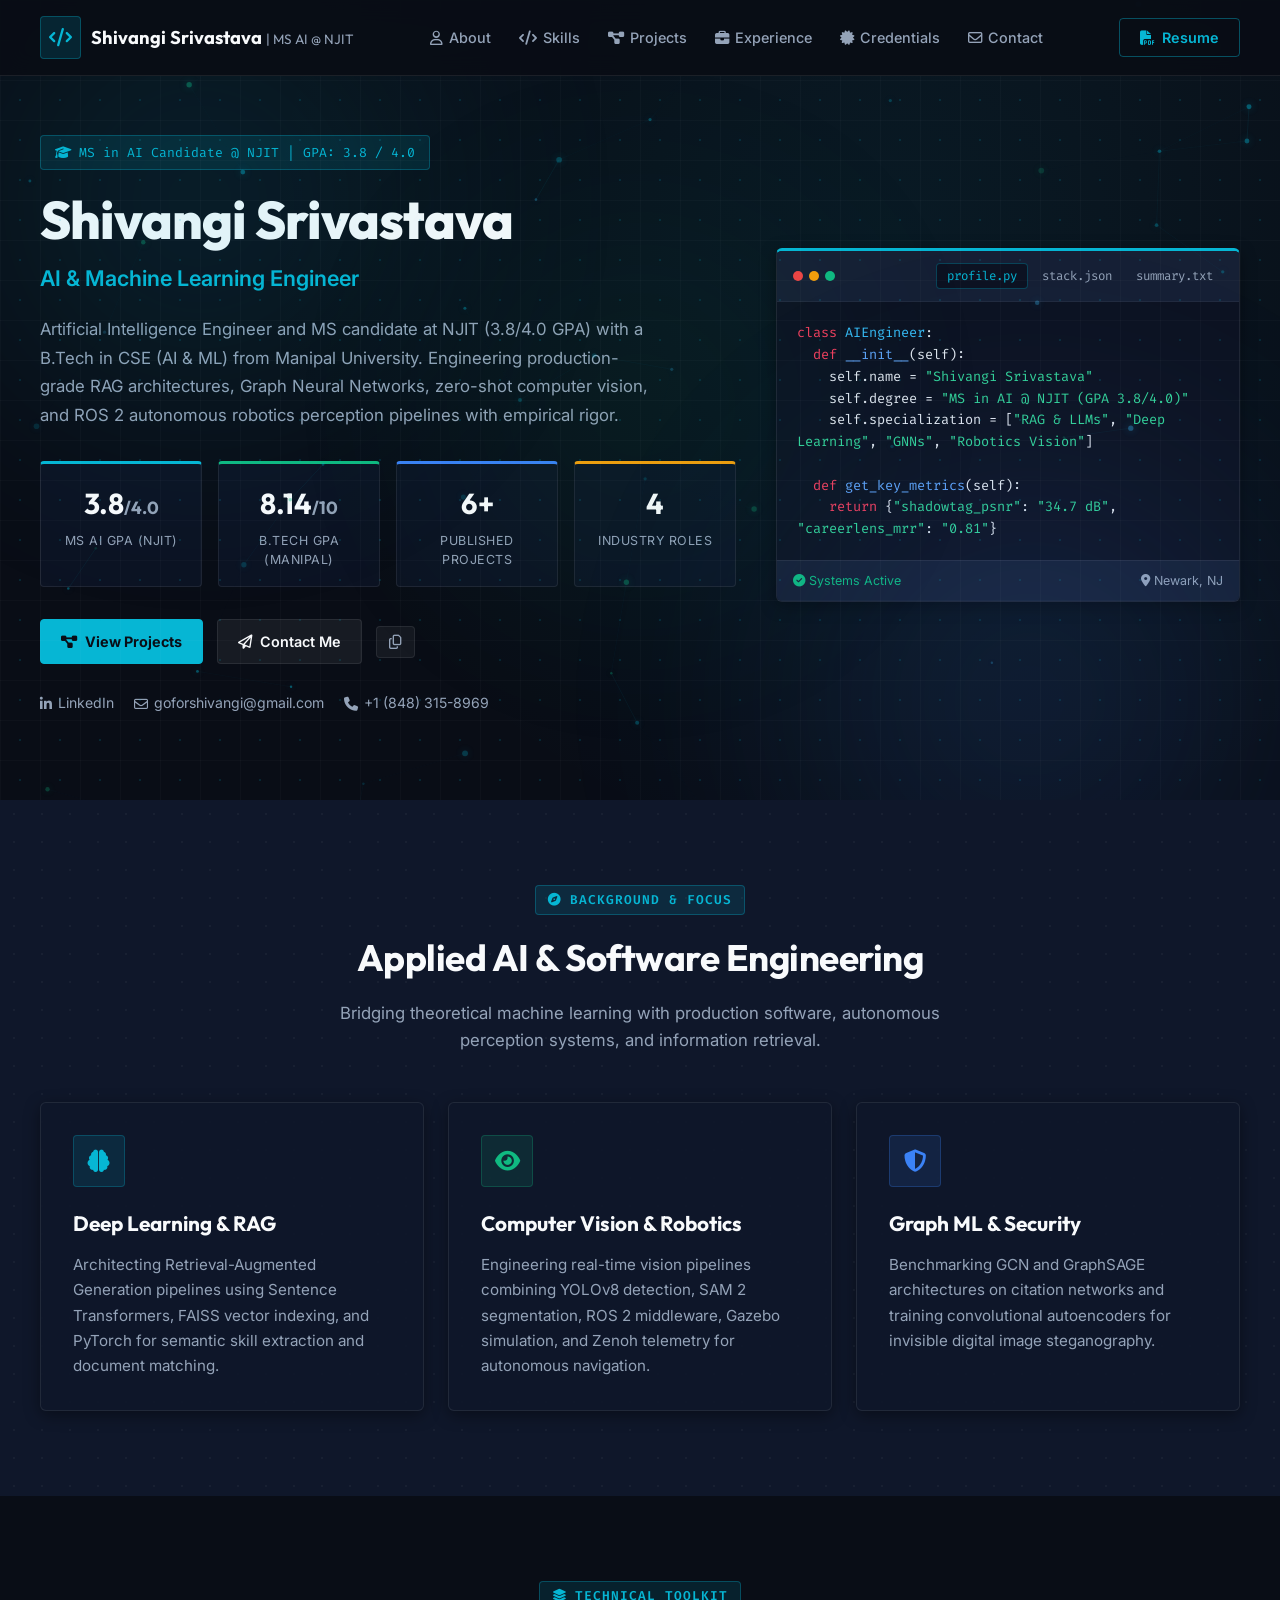
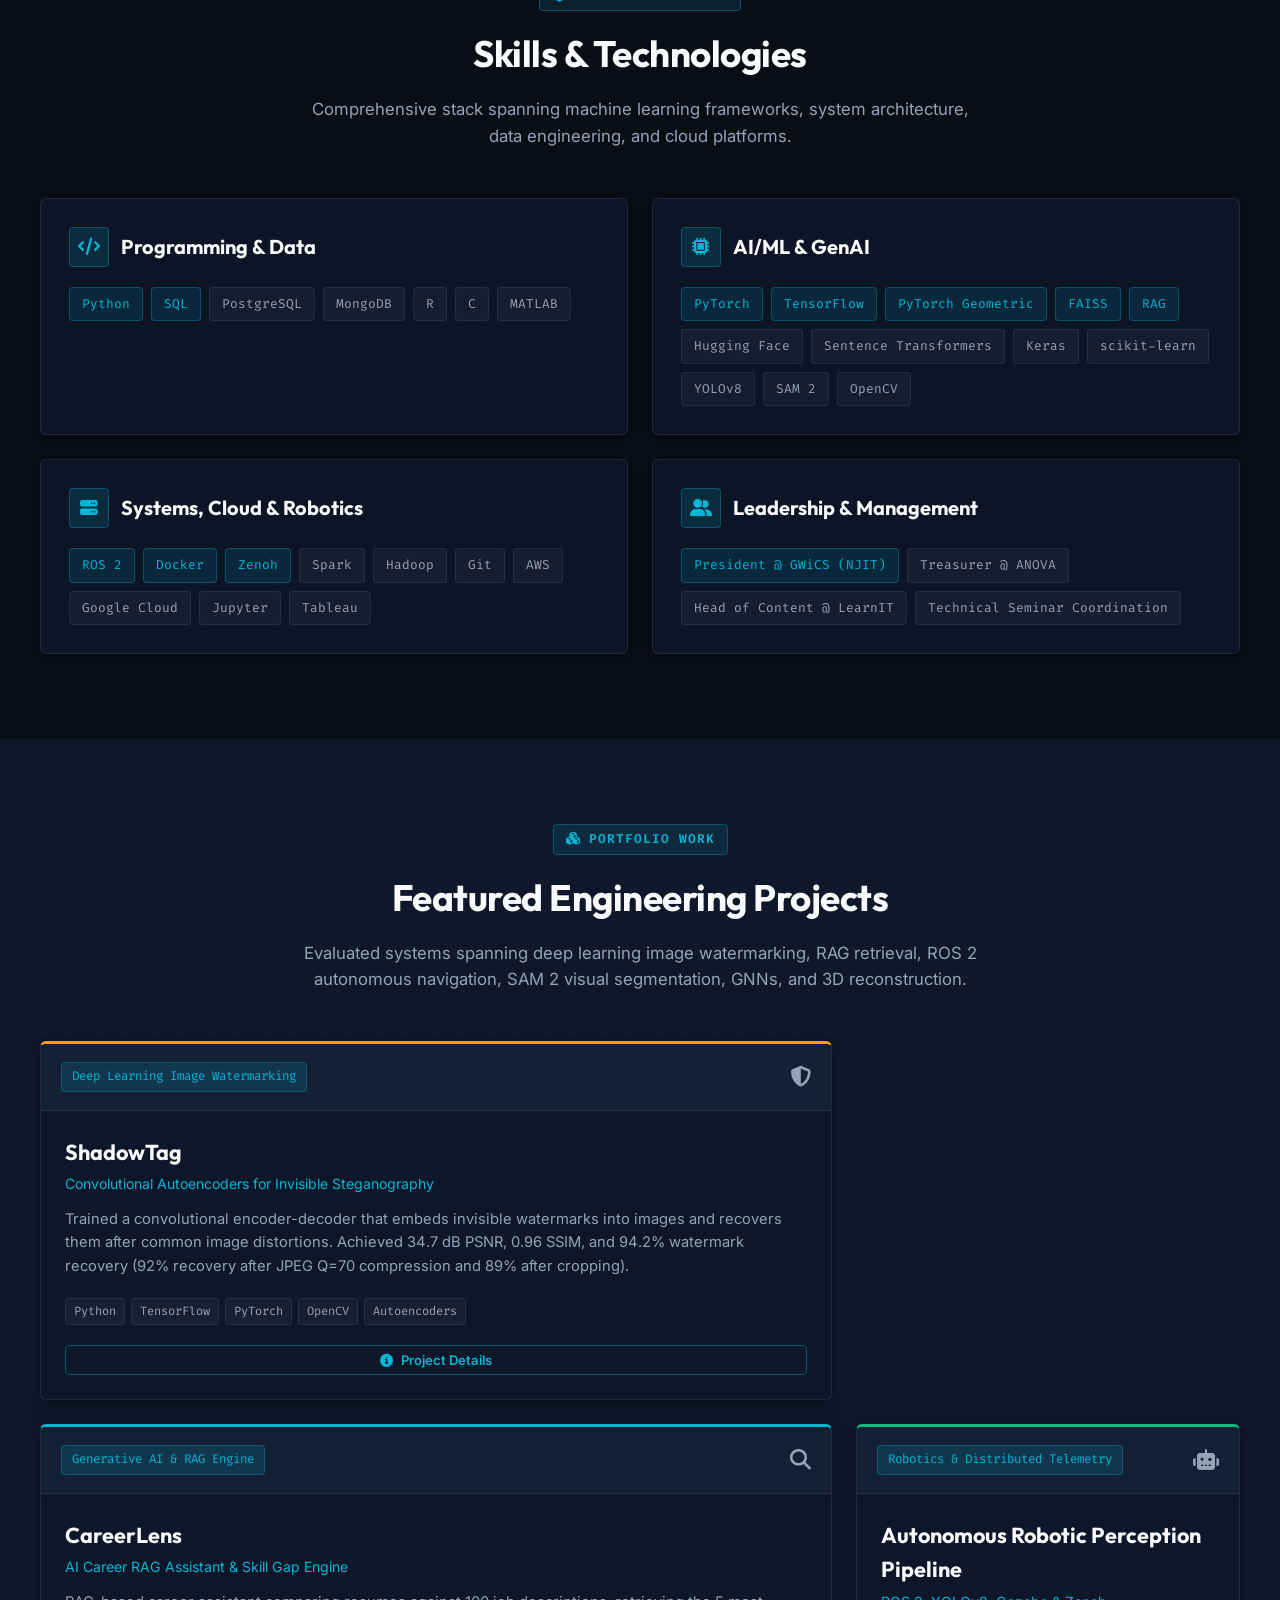
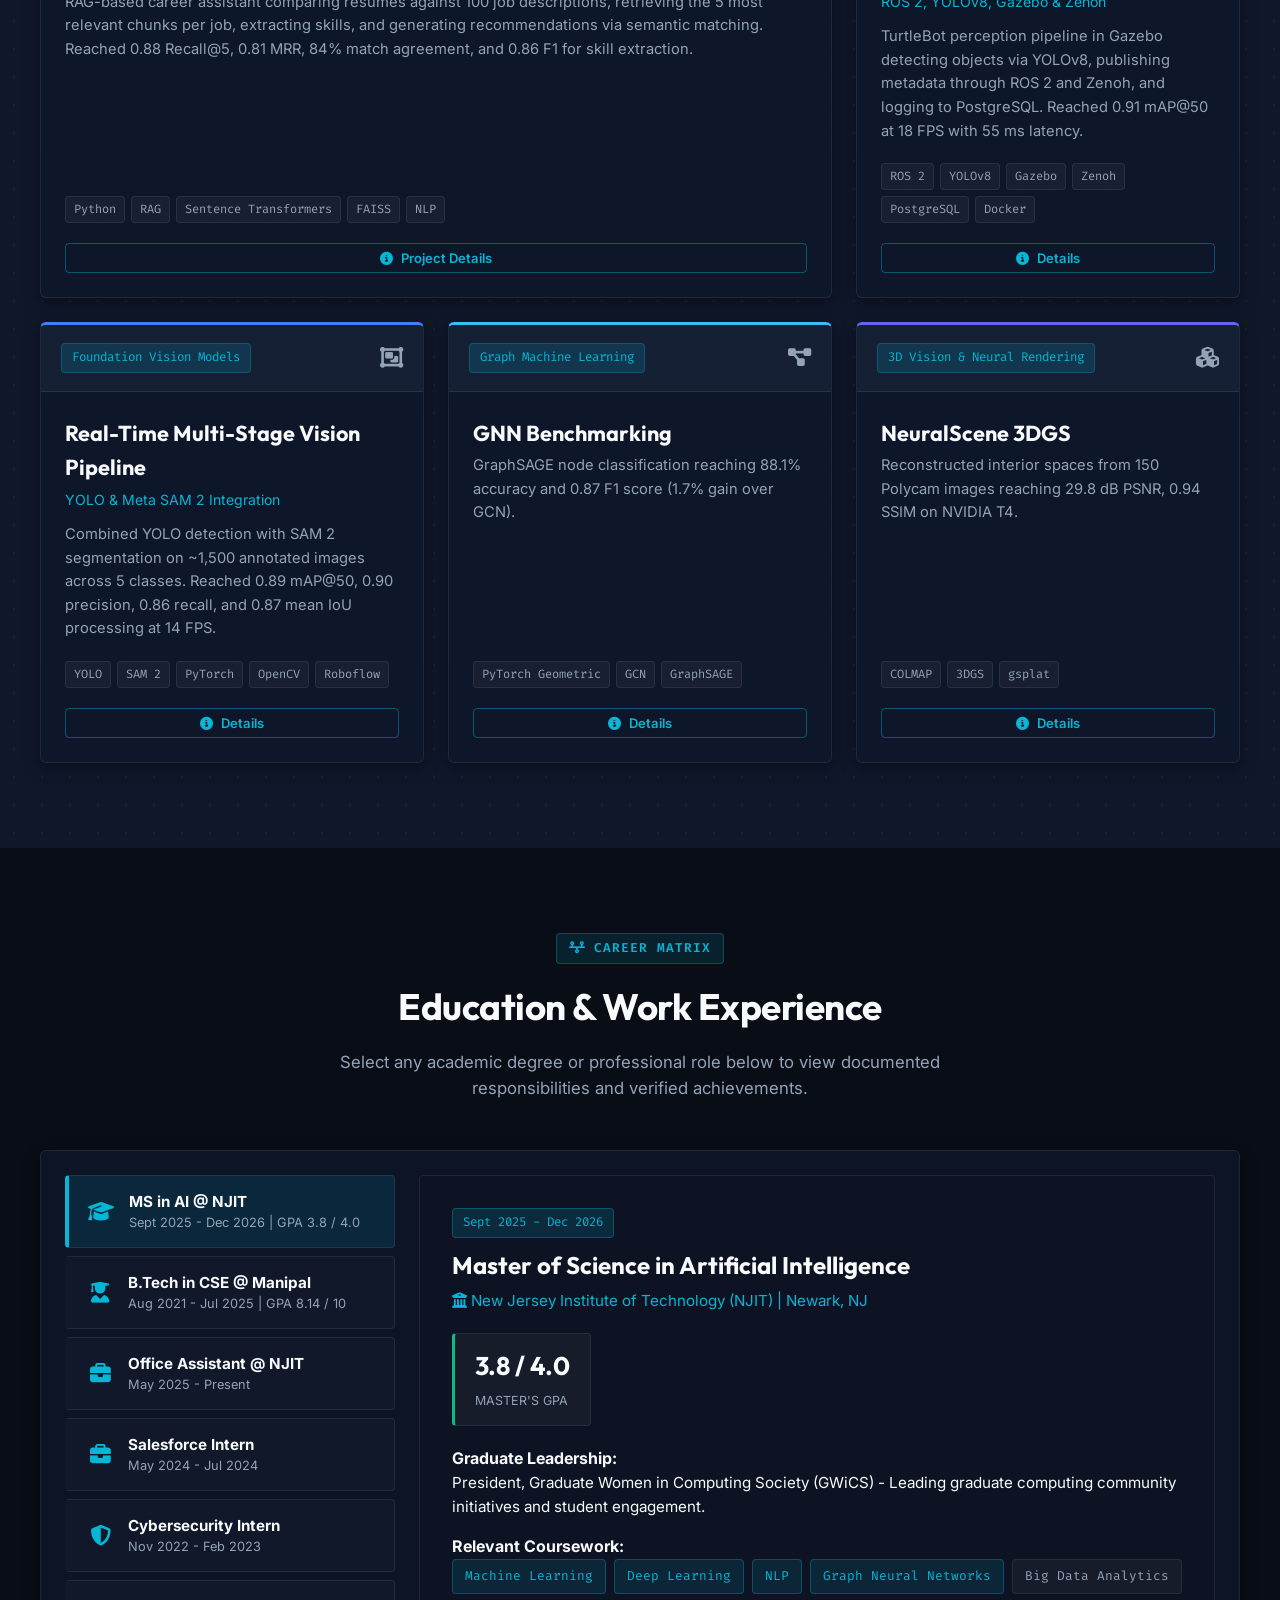
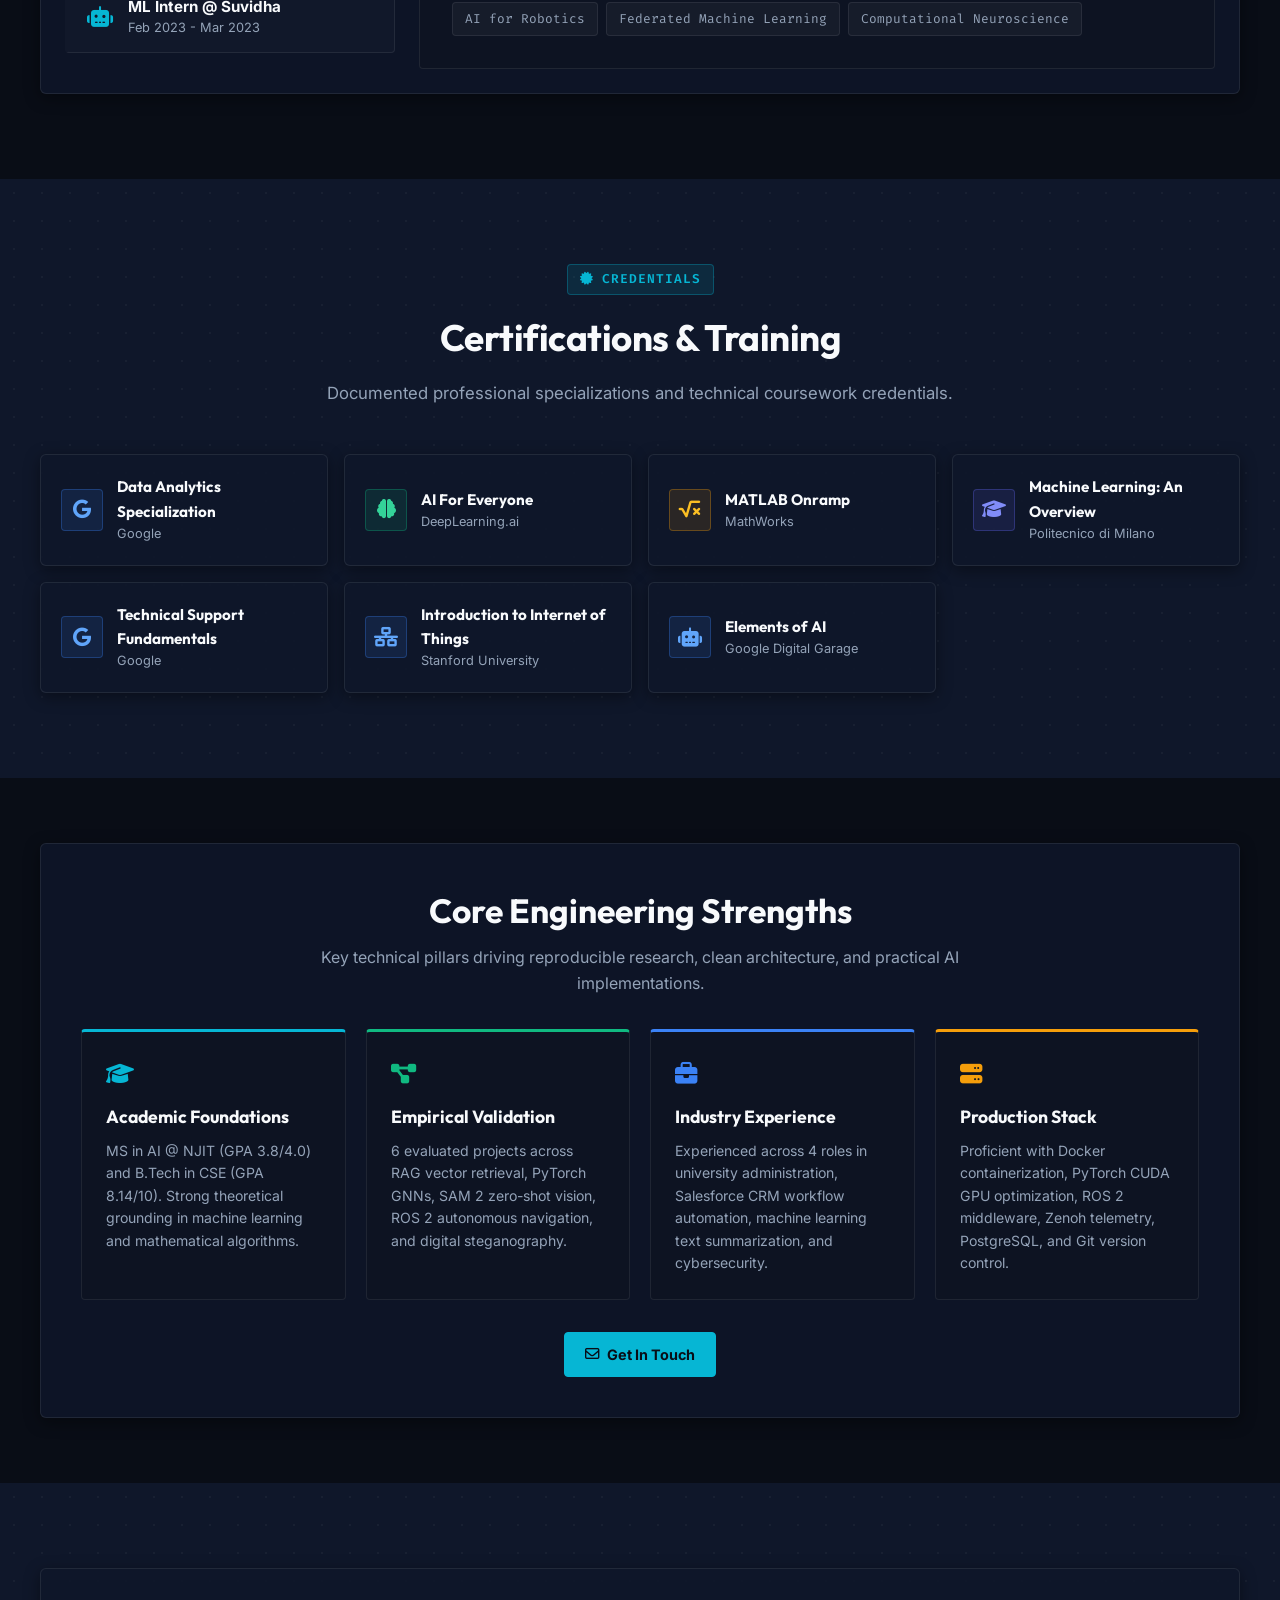
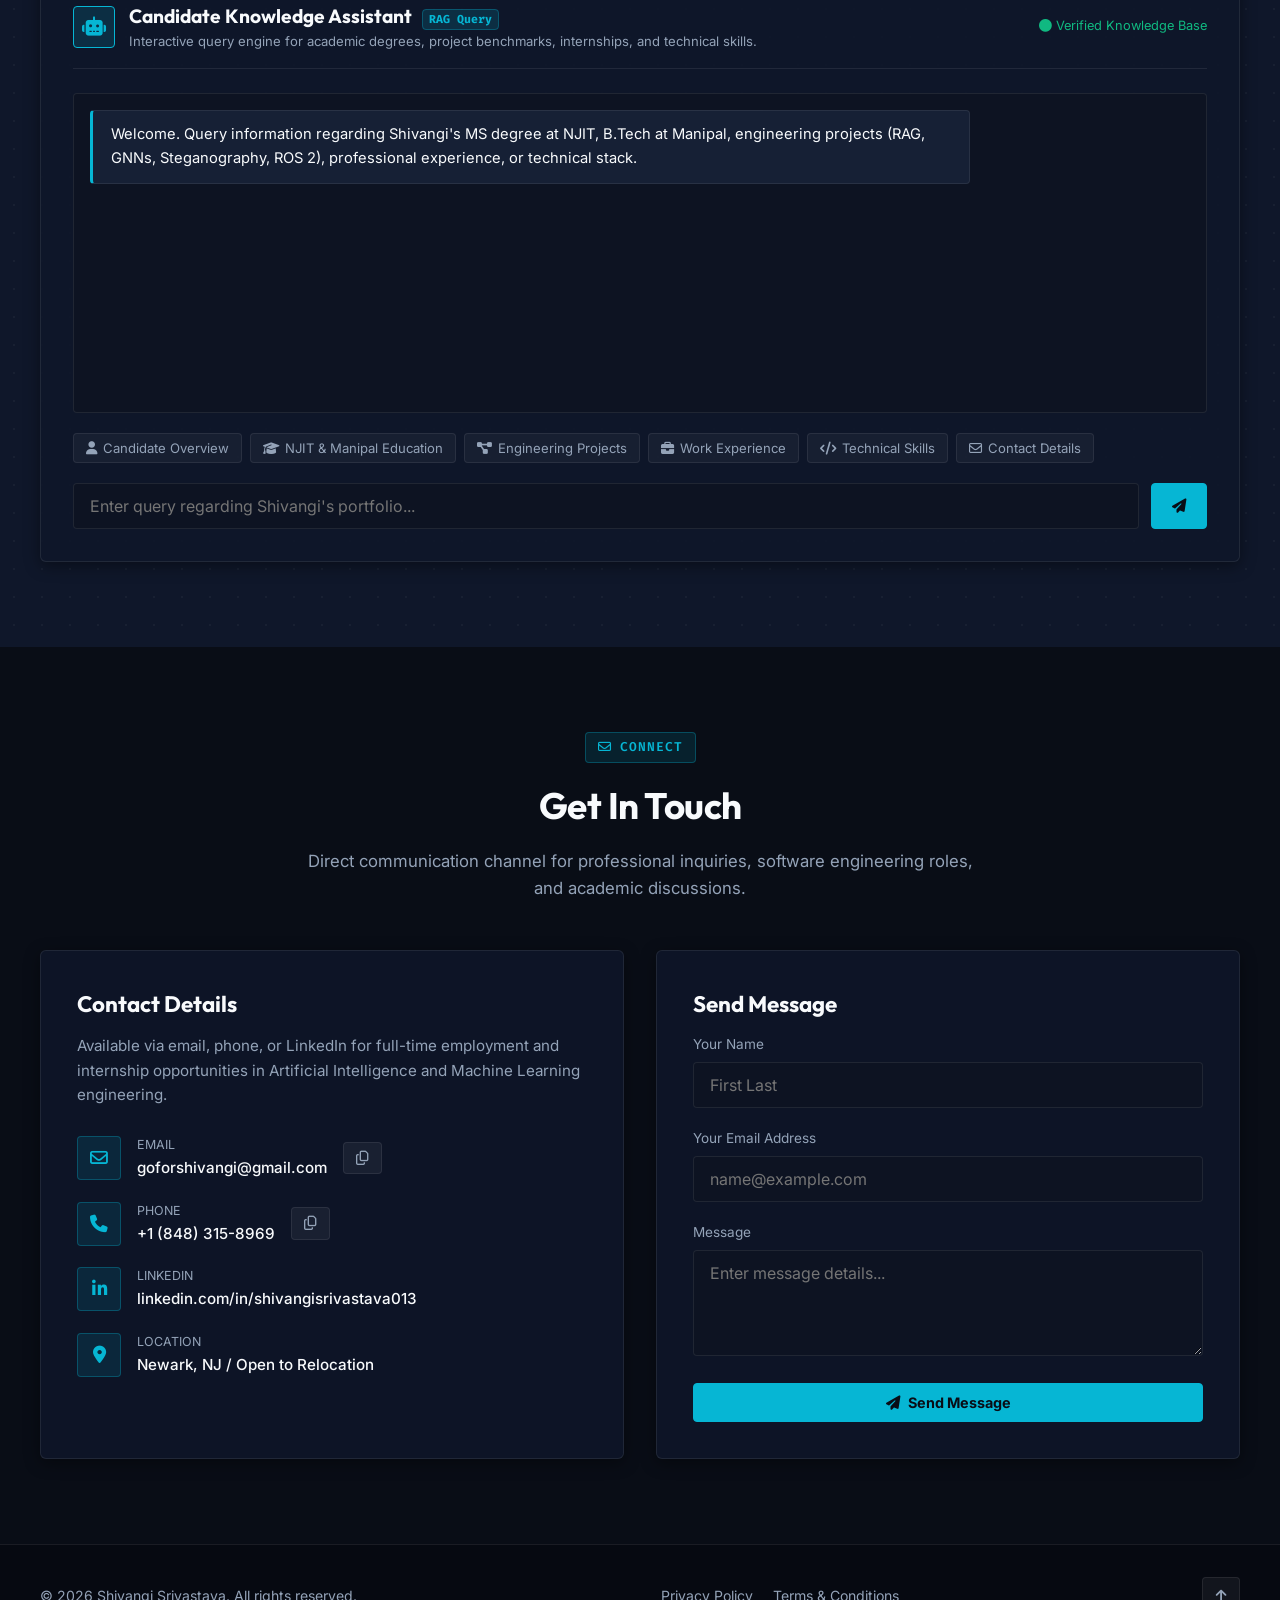
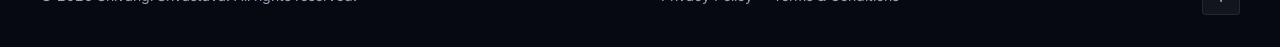
==== index.html @ 98785ed4 "Update Published Projects stat to 6+ and add interactive Graph Neural Network canvas background" ====
<!DOCTYPE html>
<html lang="en">
<head>
  <meta charset="UTF-8" />
  <meta name="viewport" content="width=device-width, initial-scale=1.0" />
  <meta name="description" content="Shivangi Srivastava - AI & Machine Learning Engineer | MS in Artificial Intelligence at NJIT. Specializing in RAG, Deep Learning, Graph Neural Networks, and Autonomous Vision Pipelines." />
  <title>Shivangi Srivastava - MS in AI @ NJIT | Portfolio</title>
  <link rel="canonical" href="https://shivangisrivastava013.github.io/shivangi-portfolio/" />
  <link rel="icon" type="image/svg+xml" href="favicon.svg" />
  <!-- Google Fonts -->
  <link rel="preconnect" href="https://fonts.googleapis.com">
  <link rel="preconnect" href="https://fonts.gstatic.com" crossorigin>
  <link href="https://fonts.googleapis.com/css2?family=Inter:wght@300;400;500;600;700&family=Outfit:wght@400;500;600;700;800&family=Fira+Code:wght@400;500&display=swap" rel="stylesheet">
  <!-- FontAwesome Icons -->
  <link rel="stylesheet" href="https://cdnjs.cloudflare.com/ajax/libs/font-awesome/6.4.0/css/all.min.css" />
  <link rel="stylesheet" href="style.css?v=7.0" />
</head>
<body>

  <!-- Interactive Laser Pointer Light -->
  <div id="laserPointer"></div>
  <div id="laserCore"></div>

  <!-- Dynamic Neural Network Background Canvas & Tech Grid -->
  <canvas id="bgCanvas"></canvas>
  <div class="bg-glow-blob blob-1"></div>
  <div class="bg-glow-blob blob-2"></div>
  <div class="bg-glow-blob blob-3"></div>
  <div class="bg-grid-overlay"></div>

  <!-- Navigation Header -->
  <header class="navbar" id="navbar">
    <div class="nav-container">
      <a href="#hero" class="nav-logo">
        <span class="logo-icon"><i class="fa-solid fa-code"></i></span>
        <span class="logo-text">Shivangi Srivastava <span class="logo-sub">| MS AI @ NJIT</span></span>
      </a>

      <nav class="nav-links" id="navLinks">
        <a href="#about" class="nav-link"><i class="fa-regular fa-user"></i> About</a>
        <a href="#skills" class="nav-link"><i class="fa-solid fa-code"></i> Skills</a>
        <a href="#projects" class="nav-link"><i class="fa-solid fa-diagram-project"></i> Projects</a>
        <a href="#experience" class="nav-link"><i class="fa-solid fa-briefcase"></i> Experience</a>
        <a href="#certifications" class="nav-link"><i class="fa-solid fa-certificate"></i> Credentials</a>
        <a href="#contact" class="nav-link"><i class="fa-regular fa-envelope"></i> Contact</a>
      </nav>

      <div class="nav-actions">
        <button class="btn btn-outline" id="openResumeBtn">
          <i class="fa-solid fa-file-pdf"></i> Resume
        </button>
        <button class="menu-toggle" id="menuToggle" aria-label="Toggle Navigation Menu">
          <i class="fa-solid fa-bars"></i>
        </button>
      </div>
    </div>
  </header>

  <main>
    <!-- Hero Section -->
    <section class="hero-section" id="hero">
      <div class="hero-container">
        <div class="hero-content">
          <div class="badge-status">
            <i class="fa-solid fa-graduation-cap"></i> MS in AI Candidate @ NJIT | GPA: 3.8 / 4.0
          </div>

          <h1 class="hero-title">
            Shivangi Srivastava
          </h1>

          <h2 class="hero-subtitle">
            AI & Machine Learning Engineer
          </h2>

          <p class="hero-description">
            Artificial Intelligence Engineer and MS candidate at NJIT (3.8/4.0 GPA) with a B.Tech in CSE (AI & ML) from Manipal University. Engineering production-grade RAG architectures, Graph Neural Networks, zero-shot computer vision, and ROS 2 autonomous robotics perception pipelines with empirical rigor.
          </p>

          <div class="hero-stats">
            <div class="stat-card stat-card-cyan">
              <span class="stat-number">3.8<span class="stat-small">/4.0</span></span>
              <span class="stat-label">MS AI GPA (NJIT)</span>
            </div>
            <div class="stat-card stat-card-emerald">
              <span class="stat-number">8.14<span class="stat-small">/10</span></span>
              <span class="stat-label">B.Tech GPA (Manipal)</span>
            </div>
            <div class="stat-card stat-card-blue">
              <span class="stat-number">6+</span>
              <span class="stat-label">Published Projects</span>
            </div>
            <div class="stat-card stat-card-amber">
              <span class="stat-number">4</span>
              <span class="stat-label">Industry Roles</span>
            </div>
          </div>

          <div class="hero-cta">
            <a href="#projects" class="btn btn-primary">
              <i class="fa-solid fa-diagram-project"></i> View Projects
            </a>
            <a href="#contact" class="btn btn-secondary">
              <i class="fa-regular fa-paper-plane"></i> Contact Me
            </a>
            <button class="btn btn-icon" id="quickCopyEmailBtn" data-copy="goforshivangi@gmail.com" title="Copy Email">
              <i class="fa-regular fa-copy"></i>
            </button>
          </div>

          <div class="hero-socials">
            <a href="https://www.linkedin.com/in/shivangisrivastava013/" target="_blank" rel="noopener" class="social-link" title="LinkedIn">
              <i class="fa-brands fa-linkedin-in"></i> LinkedIn
            </a>
            <a href="mailto:goforshivangi@gmail.com" class="social-link" title="Email">
              <i class="fa-regular fa-envelope"></i> goforshivangi@gmail.com
            </a>
            <a href="tel:+18483158969" class="social-link" title="Phone">
              <i class="fa-solid fa-phone"></i> +1 (848) 315-8969
            </a>
          </div>
        </div>

        <div class="hero-visual">
          <div class="ai-avatar-card glass-card">
            <div class="avatar-header">
              <div class="terminal-dots">
                <span class="dot red"></span>
                <span class="dot yellow"></span>
                <span class="dot green"></span>
              </div>
              <div class="terminal-tabs">
                <button type="button" class="term-tab active" onclick="switchTerminalTab('core')">profile.py</button>
                <button type="button" class="term-tab" onclick="switchTerminalTab('stack')">stack.json</button>
                <button type="button" class="term-tab" onclick="switchTerminalTab('pitch')">summary.txt</button>
              </div>
            </div>
            <div class="avatar-body">
              <div class="code-snippet" id="termSnippet">
                <span class="code-keyword">class</span> <span class="code-class">AIEngineer</span>:
                <br>&nbsp;&nbsp;<span class="code-keyword">def</span> <span class="code-func">__init__</span>(self):
                <br>&nbsp;&nbsp;&nbsp;&nbsp;self.name = <span class="code-string">"Shivangi Srivastava"</span>
                <br>&nbsp;&nbsp;&nbsp;&nbsp;self.degree = <span class="code-string">"MS in AI @ NJIT (GPA 3.8/4.0)"</span>
                <br>&nbsp;&nbsp;&nbsp;&nbsp;self.specialization = [<span class="code-string">"RAG & LLMs"</span>, <span class="code-string">"Deep Learning"</span>, <span class="code-string">"GNNs"</span>, <span class="code-string">"Robotics Vision"</span>]
                <br><br>&nbsp;&nbsp;<span class="code-keyword">def</span> <span class="code-func">get_key_metrics</span>(self):
                <br>&nbsp;&nbsp;&nbsp;&nbsp;<span class="code-keyword">return</span> {<span class="code-string">"shadowtag_psnr"</span>: <span class="code-string">"34.7 dB"</span>, <span class="code-string">"careerlens_mrr"</span>: <span class="code-string">"0.81"</span>}
              </div>
            </div>
            <div class="avatar-footer">
              <span class="status-indicator"><i class="fa-solid fa-circle-check"></i> Systems Active</span>
              <span class="location-tag"><i class="fa-solid fa-location-dot"></i> Newark, NJ</span>
            </div>
          </div>
        </div>
      </div>
    </section>

    <!-- About Section -->
    <section class="section section-alt about-section" id="about">
      <div class="section-container">
        <div class="section-header text-center">
          <span class="section-badge"><i class="fa-solid fa-compass"></i> BACKGROUND & FOCUS</span>
          <h2 class="section-title">Applied AI & Software Engineering</h2>
          <p class="section-subtitle">Bridging theoretical machine learning with production software, autonomous perception systems, and information retrieval.</p>
        </div>

        <div class="about-grid">
          <div class="about-card glass-card">
            <div class="about-icon"><i class="fa-solid fa-brain"></i></div>
            <h3>Deep Learning & RAG</h3>
            <p>
              Architecting Retrieval-Augmented Generation pipelines using Sentence Transformers, FAISS vector indexing, and PyTorch for semantic skill extraction and document matching.
            </p>
          </div>

          <div class="about-card glass-card about-card-emerald">
            <div class="about-icon"><i class="fa-solid fa-eye"></i></div>
            <h3>Computer Vision & Robotics</h3>
            <p>
              Engineering real-time vision pipelines combining YOLOv8 detection, SAM 2 segmentation, ROS 2 middleware, Gazebo simulation, and Zenoh telemetry for autonomous navigation.
            </p>
          </div>

          <div class="about-card glass-card about-card-blue">
            <div class="about-icon"><i class="fa-solid fa-shield-halved"></i></div>
            <h3>Graph ML & Security</h3>
            <p>
              Benchmarking GCN and GraphSAGE architectures on citation networks and training convolutional autoencoders for invisible digital image steganography.
            </p>
          </div>
        </div>
      </div>
    </section>

    <!-- Technical Skills Section -->
    <section class="section skills-section" id="skills">
      <div class="section-container">
        <div class="section-header text-center">
          <span class="section-badge"><i class="fa-solid fa-layer-group"></i> TECHNICAL TOOLKIT</span>
          <h2 class="section-title">Skills & Technologies</h2>
          <p class="section-subtitle">Comprehensive stack spanning machine learning frameworks, system architecture, data engineering, and cloud platforms.</p>
        </div>

        <div class="skills-categories">
          <!-- Programming & Data -->
          <div class="skill-category-card glass-card">
            <div class="category-header">
              <div class="category-header-icon"><i class="fa-solid fa-code"></i></div>
              <h3>Programming & Data</h3>
            </div>
            <div class="skills-pills">
              <span class="pill primary">Python</span>
              <span class="pill primary">SQL</span>
              <span class="pill">PostgreSQL</span>
              <span class="pill">MongoDB</span>
              <span class="pill">R</span>
              <span class="pill">C</span>
              <span class="pill">MATLAB</span>
            </div>
          </div>

          <!-- AI/ML & GenAI -->
          <div class="skill-category-card glass-card">
            <div class="category-header">
              <div class="category-header-icon"><i class="fa-solid fa-microchip"></i></div>
              <h3>AI/ML & GenAI</h3>
            </div>
            <div class="skills-pills">
              <span class="pill primary">PyTorch</span>
              <span class="pill primary">TensorFlow</span>
              <span class="pill primary">PyTorch Geometric</span>
              <span class="pill primary">FAISS</span>
              <span class="pill primary">RAG</span>
              <span class="pill">Hugging Face</span>
              <span class="pill">Sentence Transformers</span>
              <span class="pill">Keras</span>
              <span class="pill">scikit-learn</span>
              <span class="pill">YOLOv8</span>
              <span class="pill">SAM 2</span>
              <span class="pill">OpenCV</span>
            </div>
          </div>

          <!-- Data Engineering, Systems & Cloud -->
          <div class="skill-category-card glass-card">
            <div class="category-header">
              <div class="category-header-icon"><i class="fa-solid fa-server"></i></div>
              <h3>Systems, Cloud & Robotics</h3>
            </div>
            <div class="skills-pills">
              <span class="pill primary">ROS 2</span>
              <span class="pill primary">Docker</span>
              <span class="pill primary">Zenoh</span>
              <span class="pill">Spark</span>
              <span class="pill">Hadoop</span>
              <span class="pill">Git</span>
              <span class="pill">AWS</span>
              <span class="pill">Google Cloud</span>
              <span class="pill">Jupyter</span>
              <span class="pill">Tableau</span>
            </div>
          </div>

          <!-- Leadership & Governance -->
          <div class="skill-category-card glass-card">
            <div class="category-header">
              <div class="category-header-icon"><i class="fa-solid fa-user-group"></i></div>
              <h3>Leadership & Management</h3>
            </div>
            <div class="skills-pills">
              <span class="pill primary">President @ GWiCS (NJIT)</span>
              <span class="pill">Treasurer @ ANOVA</span>
              <span class="pill">Head of Content @ LearnIT</span>
              <span class="pill">Technical Seminar Coordination</span>
            </div>
          </div>
        </div>
      </div>
    </section>

    <!-- Featured Projects Section -->
    <section class="section section-alt projects-section" id="projects">
      <div class="section-container">
        <div class="section-header text-center">
          <span class="section-badge"><i class="fa-solid fa-cubes"></i> PORTFOLIO WORK</span>
          <h2 class="section-title">Featured Engineering Projects</h2>
          <p class="section-subtitle">Evaluated systems spanning deep learning image watermarking, RAG retrieval, ROS 2 autonomous navigation, SAM 2 visual segmentation, GNNs, and 3D reconstruction.</p>
        </div>

        <div class="projects-bento-grid">
          <!-- Project 1: ShadowTag -->
          <div class="project-card glass-card bento-wide card-amber" data-category="cv">
            <div class="project-banner">
              <span class="project-badge">Deep Learning Image Watermarking</span>
              <div class="banner-icon"><i class="fa-solid fa-shield-halved"></i></div>
            </div>
            <div class="project-content">
              <h3 class="project-title">ShadowTag</h3>
              <p class="project-subtitle">Convolutional Autoencoders for Invisible Steganography</p>
              <p class="project-desc">
                Trained a convolutional encoder-decoder that embeds invisible watermarks into images and recovers them after common image distortions. Achieved 34.7 dB PSNR, 0.96 SSIM, and 94.2% watermark recovery (92% recovery after JPEG Q=70 compression and 89% after cropping).
              </p>
              <div class="project-tech">
                <span>Python</span>
                <span>TensorFlow</span>
                <span>PyTorch</span>
                <span>OpenCV</span>
                <span>Autoencoders</span>
              </div>
              <button class="btn btn-small btn-outline open-modal-btn" data-project="project1">
                <i class="fa-solid fa-circle-info"></i> Project Details
              </button>
            </div>
          </div>

          <!-- Project 2: CareerLens RAG -->
          <div class="project-card glass-card bento-wide card-cyan" data-category="rag">
            <div class="project-banner">
              <span class="project-badge">Generative AI & RAG Engine</span>
              <div class="banner-icon"><i class="fa-solid fa-magnifying-glass"></i></div>
            </div>
            <div class="project-content">
              <h3 class="project-title">CareerLens</h3>
              <p class="project-subtitle">AI Career RAG Assistant & Skill Gap Engine</p>
              <p class="project-desc">
                RAG-based career assistant comparing resumes against 100 job descriptions, retrieving the 5 most relevant chunks per job, extracting skills, and generating recommendations via semantic matching. Reached 0.88 Recall@5, 0.81 MRR, 84% match agreement, and 0.86 F1 for skill extraction.
              </p>
              <div class="project-tech">
                <span>Python</span>
                <span>RAG</span>
                <span>Sentence Transformers</span>
                <span>FAISS</span>
                <span>NLP</span>
              </div>
              <button class="btn btn-small btn-outline open-modal-btn" data-project="project2">
                <i class="fa-solid fa-circle-info"></i> Project Details
              </button>
            </div>
          </div>

          <!-- Project 3: ROS 2 Autonomous Robot Navigation -->
          <div class="project-card glass-card bento-medium card-emerald" data-category="robotics">
            <div class="project-banner">
              <span class="project-badge">Robotics & Distributed Telemetry</span>
              <div class="banner-icon"><i class="fa-solid fa-robot"></i></div>
            </div>
            <div class="project-content">
              <h3 class="project-title">Autonomous Robotic Perception Pipeline</h3>
              <p class="project-subtitle">ROS 2, YOLOv8, Gazebo & Zenoh</p>
              <p class="project-desc">
                TurtleBot perception pipeline in Gazebo detecting objects via YOLOv8, publishing metadata through ROS 2 and Zenoh, and logging to PostgreSQL. Reached 0.91 mAP@50 at 18 FPS with 55 ms latency.
              </p>
              <div class="project-tech">
                <span>ROS 2</span>
                <span>YOLOv8</span>
                <span>Gazebo</span>
                <span>Zenoh</span>
                <span>PostgreSQL</span>
                <span>Docker</span>
              </div>
              <button class="btn btn-small btn-outline open-modal-btn" data-project="project3">
                <i class="fa-solid fa-circle-info"></i> Details
              </button>
            </div>
          </div>

          <!-- Project 4: Real-Time Vision Pipeline with SAM 2 -->
          <div class="project-card glass-card bento-medium card-blue" data-category="cv">
            <div class="project-banner">
              <span class="project-badge">Foundation Vision Models</span>
              <div class="banner-icon"><i class="fa-solid fa-object-group"></i></div>
            </div>
            <div class="project-content">
              <h3 class="project-title">Real-Time Multi-Stage Vision Pipeline</h3>
              <p class="project-subtitle">YOLO & Meta SAM 2 Integration</p>
              <p class="project-desc">
                Combined YOLO detection with SAM 2 segmentation on ~1,500 annotated images across 5 classes. Reached 0.89 mAP@50, 0.90 precision, 0.86 recall, and 0.87 mean IoU processing at 14 FPS.
              </p>
              <div class="project-tech">
                <span>YOLO</span>
                <span>SAM 2</span>
                <span>PyTorch</span>
                <span>OpenCV</span>
                <span>Roboflow</span>
              </div>
              <button class="btn btn-small btn-outline open-modal-btn" data-project="project4">
                <i class="fa-solid fa-circle-info"></i> Details
              </button>
            </div>
          </div>

          <!-- Project 5: GNN Benchmarking -->
          <div class="project-card glass-card bento-compact card-sky" data-category="graph">
            <div class="project-banner">
              <span class="project-badge">Graph Machine Learning</span>
              <div class="banner-icon"><i class="fa-solid fa-diagram-project"></i></div>
            </div>
            <div class="project-content">
              <h3 class="project-title">GNN Benchmarking</h3>
              <p class="project-desc">GraphSAGE node classification reaching 88.1% accuracy and 0.87 F1 score (1.7% gain over GCN).</p>
              <div class="project-tech">
                <span>PyTorch Geometric</span>
                <span>GCN</span>
                <span>GraphSAGE</span>
              </div>
              <button class="btn btn-small btn-outline open-modal-btn" data-project="project5">
                <i class="fa-solid fa-circle-info"></i> Details
              </button>
            </div>
          </div>

          <!-- Project 6: NeuralScene 3D Gaussian Splatting -->
          <div class="project-card glass-card bento-compact card-indigo" data-category="3d">
            <div class="project-banner">
              <span class="project-badge">3D Vision & Neural Rendering</span>
              <div class="banner-icon"><i class="fa-solid fa-cubes"></i></div>
            </div>
            <div class="project-content">
              <h3 class="project-title">NeuralScene 3DGS</h3>
              <p class="project-desc">Reconstructed interior spaces from 150 Polycam images reaching 29.8 dB PSNR, 0.94 SSIM on NVIDIA T4.</p>
              <div class="project-tech">
                <span>COLMAP</span>
                <span>3DGS</span>
                <span>gsplat</span>
              </div>
              <button class="btn btn-small btn-outline open-modal-btn" data-project="project6">
                <i class="fa-solid fa-circle-info"></i> Details
              </button>
            </div>
          </div>
        </div>
      </div>
    </section>

    <!-- Experience & Education Matrix Section -->
    <section class="section experience-section" id="experience">
      <div class="section-container">
        <div class="section-header text-center">
          <span class="section-badge"><i class="fa-solid fa-timeline"></i> CAREER MATRIX</span>
          <h2 class="section-title">Education & Work Experience</h2>
          <p class="section-subtitle">Select any academic degree or professional role below to view documented responsibilities and verified achievements.</p>
        </div>

        <div class="matrix-wrapper glass-card">
          <!-- Matrix Tab Selectors -->
          <div class="matrix-nav">
            <button type="button" class="matrix-tab active" onclick="switchMatrix('njit')">
              <div class="matrix-tab-icon"><i class="fa-solid fa-graduation-cap"></i></div>
              <div>
                <strong>MS in AI @ NJIT</strong>
                <span>Sept 2025 - Dec 2026 | GPA 3.8 / 4.0</span>
              </div>
            </button>

            <button type="button" class="matrix-tab" onclick="switchMatrix('manipal')">
              <div class="matrix-tab-icon"><i class="fa-solid fa-user-graduate"></i></div>
              <div>
                <strong>B.Tech in CSE @ Manipal</strong>
                <span>Aug 2021 - Jul 2025 | GPA 8.14 / 10</span>
              </div>
            </button>

            <button type="button" class="matrix-tab" onclick="switchMatrix('residence')">
              <div class="matrix-tab-icon"><i class="fa-solid fa-briefcase"></i></div>
              <div>
                <strong>Office Assistant @ NJIT</strong>
                <span>May 2025 - Present</span>
              </div>
            </button>

            <button type="button" class="matrix-tab" onclick="switchMatrix('salesforce')">
              <div class="matrix-tab-icon"><i class="fa-solid fa-briefcase"></i></div>
              <div>
                <strong>Salesforce Intern</strong>
                <span>May 2024 - Jul 2024</span>
              </div>
            </button>

            <button type="button" class="matrix-tab" onclick="switchMatrix('cyber')">
              <div class="matrix-tab-icon"><i class="fa-solid fa-shield-halved"></i></div>
              <div>
                <strong>Cybersecurity Intern</strong>
                <span>Nov 2022 - Feb 2023</span>
              </div>
            </button>

            <button type="button" class="matrix-tab" onclick="switchMatrix('suvidha')">
              <div class="matrix-tab-icon"><i class="fa-solid fa-robot"></i></div>
              <div>
                <strong>ML Intern @ Suvidha</strong>
                <span>Feb 2023 - Mar 2023</span>
              </div>
            </button>
          </div>

          <!-- Matrix Details Panel -->
          <div class="matrix-details" id="matrixDetails">
            <div class="matrix-detail-card">
              <div class="matrix-detail-header">
                <span class="grad-status-badge">Sept 2025 - Dec 2026</span>
                <h3>Master of Science in Artificial Intelligence</h3>
                <p class="matrix-org"><i class="fa-solid fa-building-columns"></i> New Jersey Institute of Technology (NJIT) | Newark, NJ</p>
              </div>
              <div class="matrix-body">
                <div class="matrix-metric-badge">
                  <span class="m-val">3.8 / 4.0</span>
                  <span class="m-lbl">Master's GPA</span>
                </div>
                <h4>Graduate Leadership:</h4>
                <p style="margin-bottom: 14px; font-size: 0.95rem; color: var(--text-main);">President, Graduate Women in Computing Society (GWiCS) - Leading graduate computing community initiatives and student engagement.</p>
                <h4>Relevant Coursework:</h4>
                <div class="skills-pills">
                  <span class="pill primary">Machine Learning</span>
                  <span class="pill primary">Deep Learning</span>
                  <span class="pill primary">NLP</span>
                  <span class="pill primary">Graph Neural Networks</span>
                  <span class="pill">Big Data Analytics</span>
                  <span class="pill">AI for Robotics</span>
                  <span class="pill">Federated Machine Learning</span>
                  <span class="pill">Computational Neuroscience</span>
                </div>
              </div>
            </div>
          </div>
        </div>
      </div>
    </section>

    <!-- Certifications Section -->
    <section class="section section-alt certs-section" id="certifications">
      <div class="section-container">
        <div class="section-header text-center">
          <span class="section-badge"><i class="fa-solid fa-certificate"></i> CREDENTIALS</span>
          <h2 class="section-title">Certifications & Training</h2>
          <p class="section-subtitle">Documented professional specializations and technical coursework credentials.</p>
        </div>

        <div class="certs-grid">
          <div class="cert-card glass-card">
            <div class="cert-icon-box google"><i class="fa-brands fa-google"></i></div>
            <div class="cert-info">
              <h4>Data Analytics Specialization</h4>
              <p>Google</p>
            </div>
          </div>

          <div class="cert-card glass-card">
            <div class="cert-icon-box deeplearning"><i class="fa-solid fa-brain"></i></div>
            <div class="cert-info">
              <h4>AI For Everyone</h4>
              <p>DeepLearning.ai</p>
            </div>
          </div>

          <div class="cert-card glass-card">
            <div class="cert-icon-box mathworks"><i class="fa-solid fa-square-root-variable"></i></div>
            <div class="cert-info">
              <h4>MATLAB Onramp</h4>
              <p>MathWorks</p>
            </div>
          </div>

          <div class="cert-card glass-card">
            <div class="cert-icon-box politecnico"><i class="fa-solid fa-graduation-cap"></i></div>
            <div class="cert-info">
              <h4>Machine Learning: An Overview</h4>
              <p>Politecnico di Milano</p>
            </div>
          </div>

          <div class="cert-card glass-card">
            <div class="cert-icon-box google"><i class="fa-brands fa-google"></i></div>
            <div class="cert-info">
              <h4>Technical Support Fundamentals</h4>
              <p>Google</p>
            </div>
          </div>

          <div class="cert-card glass-card">
            <div class="cert-icon-box google"><i class="fa-solid fa-network-wired"></i></div>
            <div class="cert-info">
              <h4>Introduction to Internet of Things</h4>
              <p>Stanford University</p>
            </div>
          </div>

          <div class="cert-card glass-card">
            <div class="cert-icon-box google"><i class="fa-solid fa-robot"></i></div>
            <div class="cert-info">
              <h4>Elements of AI</h4>
              <p>Google Digital Garage</p>
            </div>
          </div>
        </div>
      </div>
    </section>

    <!-- Engineering Strengths Section -->
    <section class="section wholesome-section" id="engineering-strengths">
      <div class="section-container">
        <div class="wholesome-card glass-card text-center">
          <h2 class="wholesome-title">Core Engineering Strengths</h2>
          <p class="wholesome-subtitle">Key technical pillars driving reproducible research, clean architecture, and practical AI implementations.</p>

          <div class="wholesome-grid">
            <div class="wholesome-grid-card">
              <div class="wholesome-icon"><i class="fa-solid fa-graduation-cap"></i></div>
              <h4>Academic Foundations</h4>
              <p>MS in AI @ NJIT (GPA 3.8/4.0) and B.Tech in CSE (GPA 8.14/10). Strong theoretical grounding in machine learning and mathematical algorithms.</p>
            </div>
            <div class="wholesome-grid-card" style="border-top-color: var(--accent-emerald);">
              <div class="wholesome-icon" style="color: var(--accent-emerald);"><i class="fa-solid fa-diagram-project"></i></div>
              <h4>Empirical Validation</h4>
              <p>6 evaluated projects across RAG vector retrieval, PyTorch GNNs, SAM 2 zero-shot vision, ROS 2 autonomous navigation, and digital steganography.</p>
            </div>
            <div class="wholesome-grid-card" style="border-top-color: var(--accent-blue);">
              <div class="wholesome-icon" style="color: var(--accent-blue);"><i class="fa-solid fa-briefcase"></i></div>
              <h4>Industry Experience</h4>
              <p>Experienced across 4 roles in university administration, Salesforce CRM workflow automation, machine learning text summarization, and cybersecurity.</p>
            </div>
            <div class="wholesome-grid-card" style="border-top-color: var(--accent-amber);">
              <div class="wholesome-icon" style="color: var(--accent-amber);"><i class="fa-solid fa-server"></i></div>
              <h4>Production Stack</h4>
              <p>Proficient with Docker containerization, PyTorch CUDA GPU optimization, ROS 2 middleware, Zenoh telemetry, PostgreSQL, and Git version control.</p>
            </div>
          </div>

          <div class="wholesome-actions">
            <a href="#contact" class="btn btn-primary">
              <i class="fa-regular fa-envelope"></i> Get In Touch
            </a>
          </div>
        </div>
      </div>
    </section>

    <!-- Candidate Knowledge Assistant Section -->
    <section class="section section-alt ai-assistant-section">
      <div class="section-container">
        <div class="ai-chat-wrapper glass-card">
          <div class="chat-header">
            <div class="bot-info">
              <div class="bot-avatar"><i class="fa-solid fa-robot"></i></div>
              <div>
                <h3>Candidate Knowledge Assistant <span class="beta-badge">RAG Query</span></h3>
                <p>Interactive query engine for academic degrees, project benchmarks, internships, and technical skills.</p>
              </div>
            </div>
            <span class="online-status"><i class="fa-solid fa-circle"></i> Verified Knowledge Base</span>
          </div>

          <div class="chat-messages" id="chatMessages">
            <div class="chat-bubble bot">
              Welcome. Query information regarding Shivangi's MS degree at NJIT, B.Tech at Manipal, engineering projects (RAG, GNNs, Steganography, ROS 2), professional experience, or technical stack.
            </div>
          </div>

          <div class="quick-questions">
            <button type="button" class="quick-btn" onclick="askQuickQuestion('overview', 'Candidate Overview')"><i class="fa-solid fa-user"></i> Candidate Overview</button>
            <button type="button" class="quick-btn" onclick="askQuickQuestion('education', 'NJIT & Manipal Education')"><i class="fa-solid fa-graduation-cap"></i> NJIT & Manipal Education</button>
            <button type="button" class="quick-btn" onclick="askQuickQuestion('projects', 'Engineering Projects')"><i class="fa-solid fa-diagram-project"></i> Engineering Projects</button>
            <button type="button" class="quick-btn" onclick="askQuickQuestion('experience', 'Work Experience')"><i class="fa-solid fa-briefcase"></i> Work Experience</button>
            <button type="button" class="quick-btn" onclick="askQuickQuestion('skills', 'Technical Skills')"><i class="fa-solid fa-code"></i> Technical Skills</button>
            <button type="button" class="quick-btn" onclick="askQuickQuestion('contact', 'Contact Details')"><i class="fa-regular fa-envelope"></i> Contact Details</button>
          </div>

          <form class="chat-input-area" id="chatForm">
            <input type="text" id="chatInput" placeholder="Enter query regarding Shivangi's portfolio..." required />
            <button type="submit" class="btn btn-primary"><i class="fa-solid fa-paper-plane"></i></button>
          </form>
        </div>
      </div>
    </section>

    <!-- Contact Section -->
    <section class="section contact-section" id="contact">
      <div class="section-container">
        <div class="section-header text-center">
          <span class="section-badge"><i class="fa-regular fa-envelope"></i> CONNECT</span>
          <h2 class="section-title">Get In Touch</h2>
          <p class="section-subtitle">Direct communication channel for professional inquiries, software engineering roles, and academic discussions.</p>
        </div>

        <div class="contact-grid">
          <div class="contact-info-card glass-card">
            <h3>Contact Details</h3>
            <p>Available via email, phone, or LinkedIn for full-time employment and internship opportunities in Artificial Intelligence and Machine Learning engineering.</p>

            <div class="contact-methods">
              <div class="method-item">
                <div class="method-icon"><i class="fa-regular fa-envelope"></i></div>
                <div>
                  <span class="method-label">Email</span>
                  <a href="mailto:goforshivangi@gmail.com" class="method-val">goforshivangi@gmail.com</a>
                </div>
                <button class="btn btn-icon copy-btn" data-copy="goforshivangi@gmail.com" title="Copy Email">
                  <i class="fa-regular fa-copy"></i>
                </button>
              </div>

              <div class="method-item">
                <div class="method-icon"><i class="fa-solid fa-phone"></i></div>
                <div>
                  <span class="method-label">Phone</span>
                  <a href="tel:+18483158969" class="method-val">+1 (848) 315-8969</a>
                </div>
                <button class="btn btn-icon copy-btn" data-copy="+18483158969" title="Copy Phone">
                  <i class="fa-regular fa-copy"></i>
                </button>
              </div>

              <div class="method-item">
                <div class="method-icon"><i class="fa-brands fa-linkedin-in"></i></div>
                <div>
                  <span class="method-label">LinkedIn</span>
                  <a href="https://www.linkedin.com/in/shivangisrivastava013/" target="_blank" rel="noopener" class="method-val">linkedin.com/in/shivangisrivastava013</a>
                </div>
              </div>

              <div class="method-item">
                <div class="method-icon"><i class="fa-solid fa-location-dot"></i></div>
                <div>
                  <span class="method-label">Location</span>
                  <span class="method-val">Newark, NJ / Open to Relocation</span>
                </div>
              </div>
            </div>
          </div>

          <!-- Direct Contact Form -->
          <form action="https://formsubmit.co/goforshivangi@gmail.com" method="POST" class="contact-form glass-card" id="contactForm">
            <input type="hidden" name="_subject" value="New Portfolio Inquiry for Shivangi Srivastava">
            <input type="hidden" name="_captcha" value="false">
            <input type="hidden" name="_template" value="table">
            
            <h3>Send Message</h3>
            <div class="form-group">
              <label for="userName">Your Name</label>
              <input type="text" name="name" id="userName" placeholder="First Last" required />
            </div>

            <div class="form-group">
              <label for="userEmail">Your Email Address</label>
              <input type="email" name="email" id="userEmail" placeholder="name@example.com" required />
            </div>

            <div class="form-group">
              <label for="userMessage">Message</label>
              <textarea name="message" id="userMessage" rows="4" placeholder="Enter message details..." required></textarea>
            </div>

            <button type="submit" class="btn btn-primary btn-full">
              <i class="fa-solid fa-paper-plane"></i> Send Message
            </button>
          </form>
        </div>
      </div>
    </section>
  </main>

  <!-- Footer -->
  <footer class="footer">
    <div class="footer-container">
      <p>&copy; 2026 Shivangi Srivastava. All rights reserved.</p>
      <div style="display: flex; gap: 20px; font-size: 0.88rem;">
        <a href="privacy-policy.html" style="color: var(--text-muted);">Privacy Policy</a>
        <a href="terms-and-conditions.html" style="color: var(--text-muted);">Terms & Conditions</a>
      </div>
      <a href="#hero" class="back-to-top" title="Back to top">
        <i class="fa-solid fa-arrow-up"></i>
      </a>
    </div>
  </footer>

  <!-- Project Details Modal -->
  <div class="modal" id="projectModal">
    <div class="modal-overlay" id="modalOverlay"></div>
    <div class="modal-card glass-card">
      <button class="modal-close" id="modalClose">&times;</button>
      <div class="modal-body" id="modalBody">
        <!-- Content inserted dynamically by JS -->
      </div>
    </div>
  </div>

  <!-- Resume Preview Modal -->
  <div class="modal" id="resumeModal">
    <div class="modal-overlay" id="resumeModalOverlay"></div>
    <div class="modal-card resume-modal-card glass-card">
      <button class="modal-close" id="resumeModalClose">&times;</button>
      <div class="resume-header">
        <h2>Shivangi Srivastava - Curriculum Vitae</h2>
        <div class="resume-actions">
          <a href="mailto:goforshivangi@gmail.com?subject=Resume%20Request" class="btn btn-primary btn-small">
            <i class="fa-solid fa-envelope"></i> Request Official PDF
          </a>
        </div>
      </div>
      <div class="resume-body">
        <div class="resume-text-content">
          <div style="text-align: center; margin-bottom: 20px;">
            <h2 style="font-family: var(--font-heading); color: var(--text-main); font-size: 1.8rem; margin-bottom: 4px;">SHIVANGI SRIVASTAVA</h2>
            <p style="color: var(--accent-cyan); font-size: 0.95rem;">Newark, NJ | +1 (848) 315-8969 | goforshivangi@gmail.com | linkedin.com/in/shivangisrivastava013</p>
          </div>

          <hr>
          <h3>EDUCATION</h3>
          <p><strong>New Jersey Institute of Technology (NJIT)</strong> - Newark, NJ (Sept 2025 - Dec 2026)</p>
          <p><em>M.S. in Artificial Intelligence</em> | GPA: 3.8/4.0 | President, Graduate Women in Computing Society (GWiCS)</p>
          <p style="font-size: 0.88rem; color: var(--text-muted); margin-bottom: 12px;">Relevant Coursework: Machine Learning, Deep Learning, NLP, Graph Neural Networks, Big Data Analytics, AI for Robotics, Federated Machine Learning, Computational Neuroscience</p>
          
          <p><strong>Manipal University</strong> - Jaipur, India (Aug 2021 - Jul 2025)</p>
          <p><em>B.Tech. (Hons.) Computer Science Engineering - Artificial Intelligence & Machine Learning</em> | GPA: 8.14/10</p>

          <hr>
          <h3>TECHNICAL SKILLS</h3>
          <p>• <strong>Programming & Data:</strong> Python, R, C, MATLAB, SQL, PostgreSQL, MongoDB</p>
          <p>• <strong>AI/ML & GenAI:</strong> PyTorch, TensorFlow, Keras, scikit-learn, PyTorch Geometric, Hugging Face, Sentence Transformers, FAISS, RAG, YOLOv8, SAM 2, OpenCV</p>
          <p>• <strong>Data Engineering, Systems & Cloud:</strong> Spark, Hadoop, ROS 2, Zenoh, Docker, Git, AWS, Google Cloud, Jupyter, Tableau</p>

          <hr>
          <h3>EXPERIENCE</h3>
          <p>• <strong>New Jersey Institute of Technology Residence Life</strong> - <em>Office Assistant</em> (May 2025 - Present)<br>
          Assist in running the Residence Life Main Office by responding to questions from residents, maintaining records, fulfilling administrative queries, and directing concerns while maintaining confidentiality of student records. Collaborate with staff to manage day-to-day issues and escalate emergencies.</p>

          <p>• <strong>Salesforce x SmartInternz</strong> - <em>Salesforce Intern</em> (May 2024 - Jul 2024)<br>
          Created and configured Salesforce applications with 3 key automation and reporting components (workflows, validation rules, dashboards). Implemented CRM processes end-to-end by translating business requirements into Salesforce configurations.</p>

          <p>• <strong>Cyber Secured India</strong> - <em>Cybersecurity Training Intern</em> (Nov 2022 - Feb 2023)<br>
          Engaged in ethical hacking, vulnerability assessments, penetration testing, and secure network configurations through practical lab exercises. Coordinated 20+ national webinars related to cybersecurity awareness and enhanced audience participation by 40%.</p>

          <p>• <strong>Suvidha Mahila Mandal</strong> - <em>Machine Learning Intern</em> (Feb 2023 - Mar 2023)<br>
          Developed text summarization models using MeanSum architecture in Python and TensorFlow, applying neural methods for extractive and abstractive summarization. Conducted literature reviews on neural summarization and analyzed model behavior.</p>

          <hr>
          <h3>PROJECTS</h3>
          <p>• <strong>ShadowTag - Deep Learning Image Watermarking</strong> | Python, TensorFlow, PyTorch, OpenCV, Autoencoders<br>
          Designed and trained a convolutional encoder-decoder that embeds invisible watermarks into images and recovers them after common image distortions. Reached 34.7 dB PSNR, 0.96 SSIM, and 94.2% watermark recovery; recovery remained at 92% after JPEG Q=70 compression and 89% after cropping.</p>

          <p>• <strong>CareerLens - AI Career RAG Assistant</strong> | Python, RAG, Sentence Transformers, FAISS, NLP<br>
          Built a RAG-based career assistant that compares resumes with 100 job descriptions, retrieves the 5 most relevant chunks per job, extracts skills, identifies gaps, and generates recommendations using semantic matching. Measured 0.88 Recall@5 and 0.81 MRR for retrieval, with 84% agreement on manually reviewed job matches and 0.86 F1 for skill extraction.</p>

          <p>• <strong>Autonomous Robotic Perception & Distributed Telemetry Pipeline</strong> | ROS 2, YOLOv8, Gazebo, Zenoh, PostgreSQL, Docker<br>
          Built a TurtleBot perception pipeline in Gazebo detecting objects with YOLOv8, publishing detection metadata through ROS 2 and Zenoh, and storing results in PostgreSQL. Reached 0.91 mAP@50, 0.90 precision, and 0.87 recall across 6 classes running at 18 FPS with 55 ms median detection latency.</p>

          <p>• <strong>Real-Time Multi-Stage Vision Pipeline</strong> | YOLO, SAM 2, PyTorch, OpenCV, Roboflow<br>
          Combined YOLO detection with SAM 2 segmentation on ~1,500 annotated images across 5 classes. The final pipeline reached 0.89 mAP@50, 0.90 precision, 0.86 recall, and 0.87 mean IoU processing at 14 FPS (~71 ms/frame).</p>

          <p>• <strong>Graph Neural Network Benchmarking</strong> | PyTorch Geometric, GCN, GraphSAGE<br>
          Implemented GCN and GraphSAGE node-classification models under the same evaluation setup. GraphSAGE performed best at 88.1% accuracy and 0.87 F1, compared with 86.4% accuracy and 0.85 F1 for GCN (1.7 percentage-point gain).</p>

          <p>• <strong>NeuralScene - 3D Gaussian Splatting Room Reconstruction</strong> | COLMAP, 3DGS, gsplat, Neural Rendering<br>
          Reconstructed room spaces from ~150 Polycam images using COLMAP for camera poses and 3D Gaussian Splatting with gsplat. Trained for 7,000 iterations in ~45 minutes on an NVIDIA T4, reaching 29.8 dB PSNR, 0.94 SSIM, and 0.12 LPIPS.</p>

          <hr>
          <h3>LEADERSHIP & ACTIVITIES</h3>
          <p>• <strong>President:</strong> Graduate Women in Computing Society (GWiCS), NJIT - Lead graduate computing community initiatives and student engagement.</p>
          <p>• <strong>Treasurer:</strong> ANOVA - Data Science Departmental Club, Manipal University.</p>
          <p>• <strong>Head of Content:</strong> LearnIT - Official IT Department Club, Manipal University.</p>
        </div>
      </div>
    </div>
  </div>

  <!-- Toast Notification Container -->
  <div class="toast" id="toast">Copied to clipboard.</div>

  <script src="script.js?v=19.0"></script>
</body>
</html>
---- style.css ----
/* ==========================================================================
   Shivangi Srivastava - AI Portfolio Design System & Stylesheet
   ========================================================================== */

/* --- CSS Variables & Multi-Tone Technical Design Tokens --- */
:root {
  --bg-dark: #090d16;
  --bg-surface: #0f172a;
  --bg-surface-alt: #131c31;
  --bg-card: rgba(15, 23, 42, 0.85);
  --bg-card-hover: rgba(30, 41, 59, 0.95);

  --text-main: #f8fafc;
  --text-muted: #94a3b8;
  --text-dim: #64748b;

  --accent-cyan: #06b6d4;
  --accent-emerald: #10b981;
  --accent-blue: #3b82f6;
  --accent-sky: #38bdf8;
  --accent-amber: #f59e0b;
  --accent-indigo: #6366f1;

  --border-glass: rgba(255, 255, 255, 0.08);
  --border-cyan: rgba(6, 182, 212, 0.3);
  --border-emerald: rgba(16, 185, 129, 0.3);
  --border-blue: rgba(59, 130, 246, 0.3);
  --border-amber: rgba(245, 158, 11, 0.3);

  --font-heading: 'Outfit', -apple-system, sans-serif;
  --font-body: 'Inter', -apple-system, sans-serif;
  --font-code: 'Fira Code', monospace;

  --radius-sm: 4px;
  --radius-md: 6px;
  --radius-lg: 10px;
  --radius-full: 6px; /* Strict rectangular/slightly rounded styling - no pill shapes */

  --shadow-sm: 0 4px 16px rgba(0, 0, 0, 0.4);
  --shadow-md: 0 10px 25px rgba(0, 0, 0, 0.5);

  --transition: all 0.22s cubic-bezier(0.4, 0, 0.2, 1);
}

/* --- Base & Reset --- */
*, *::before, *::after {
  box-sizing: border-box;
  margin: 0;
  padding: 0;
}

html {
  scroll-behavior: smooth;
  font-size: 16px;
}

body {
  background-color: var(--bg-dark);
  color: var(--text-main);
  font-family: var(--font-body);
  line-height: 1.6;
  overflow-x: hidden;
  position: relative;
}

/* --- Interactive Laser Pointer Cursor Light --- */
#laserPointer {
  position: fixed;
  top: 0;
  left: 0;
  width: 320px;
  height: 320px;
  border-radius: 50%;
  background: radial-gradient(
    circle,
    rgba(6, 182, 212, 0.16) 0%,
    rgba(59, 130, 246, 0.06) 40%,
    rgba(9, 13, 22, 0) 70%
  );
  pointer-events: none;
  z-index: 9998;
  transform: translate3d(-500px, -500px, 0) translate(-50%, -50%);
  transition: opacity 0.3s ease;
  mix-blend-mode: screen;
  will-change: transform;
}

#laserCore {
  position: fixed;
  top: 0;
  left: 0;
  width: 8px;
  height: 8px;
  border-radius: 50%;
  background-color: var(--accent-cyan);
  box-shadow: 0 0 10px var(--accent-cyan), 0 0 20px var(--accent-cyan), 0 0 30px #38bdf8;
  pointer-events: none;
  z-index: 9999;
  transform: translate3d(-500px, -500px, 0) translate(-50%, -50%);
  transition: opacity 0.3s ease;
  will-change: transform;
}

@media (hover: none) and (pointer: coarse) {
  #laserPointer, #laserCore {
    display: none !important;
  }
}

/* --- Ambient Tech Grid, Canvas & Animated Background Orbs --- */
#bgCanvas {
  position: fixed;
  top: 0;
  left: 0;
  width: 100vw;
  height: 100vh;
  pointer-events: none;
  z-index: 0;
  opacity: 0.75;
}

.bg-grid-overlay {
  position: fixed;
  top: 0;
  left: 0;
  width: 100vw;
  height: 100vh;
  background-image: 
    radial-gradient(rgba(6, 182, 212, 0.15) 1px, transparent 1px),
    linear-gradient(to right, rgba(255, 255, 255, 0.025) 1px, transparent 1px),
    linear-gradient(to bottom, rgba(255, 255, 255, 0.025) 1px, transparent 1px);
  background-size: 40px 40px;
  pointer-events: none;
  z-index: 0;
}

.bg-glow-blob {
  position: fixed;
  border-radius: 50%;
  filter: blur(120px);
  pointer-events: none;
  z-index: 0;
  opacity: 0.18;
  animation: floatBlob 16s ease-in-out infinite alternate;
}

.bg-glow-blob.blob-1 {
  top: -100px;
  left: -100px;
  width: 600px;
  height: 600px;
  background: radial-gradient(circle, var(--accent-cyan) 0%, transparent 70%);
  animation-duration: 18s;
}

.bg-glow-blob.blob-2 {
  bottom: -150px;
  right: -100px;
  width: 700px;
  height: 700px;
  background: radial-gradient(circle, var(--accent-blue) 0%, transparent 70%);
  animation-duration: 22s;
  animation-delay: -5s;
}

.bg-glow-blob.blob-3 {
  top: 45%;
  left: 50%;
  transform: translate(-50%, -50%);
  width: 500px;
  height: 500px;
  background: radial-gradient(circle, var(--accent-emerald) 0%, transparent 70%);
  opacity: 0.10;
  animation-duration: 25s;
  animation-delay: -10s;
}

@keyframes floatBlob {
  0% {
    transform: translate(0, 0) scale(1);
  }
  50% {
    transform: translate(40px, -30px) scale(1.08);
  }
  100% {
    transform: translate(-30px, 40px) scale(0.95);
  }
}


a {
  color: inherit;
  text-decoration: none;
  transition: var(--transition);
}

button, input, textarea {
  font-family: inherit;
  font-size: inherit;
}

/* --- Glass Cards & Accents --- */
.glass-card {
  background: var(--bg-card);
  border: 1px solid var(--border-glass);
  border-radius: var(--radius-md);
  box-shadow: var(--shadow-sm);
  transition: var(--transition);
}

.glass-card:hover {
  background: var(--bg-card-hover);
  border-color: rgba(6, 182, 212, 0.35);
  transform: translateY(-3px);
  box-shadow: var(--shadow-md);
}

/* --- Section Formatting --- */
.section {
  padding: 85px 24px;
  position: relative;
}

.section-alt {
  background-color: var(--bg-surface);
  background-image: radial-gradient(rgba(255, 255, 255, 0.04) 1px, transparent 1px);
  background-size: 28px 28px;
}

.section-container {
  max-width: 1200px;
  margin: 0 auto;
}

.section-header {
  margin-bottom: 48px;
}

.text-center {
  text-align: center;
}

.section-badge {
  display: inline-flex;
  align-items: center;
  gap: 8px;
  font-family: var(--font-code);
  font-size: 0.8rem;
  font-weight: 600;
  letter-spacing: 1px;
  color: var(--accent-cyan);
  background: rgba(6, 182, 212, 0.12);
  padding: 4px 12px;
  border-radius: var(--radius-sm);
  border: 1px solid rgba(6, 182, 212, 0.3);
  margin-bottom: 14px;
  text-transform: uppercase;
}

.section-title {
  font-family: var(--font-heading);
  font-size: 2.3rem;
  font-weight: 700;
  color: var(--text-main);
  margin-bottom: 12px;
  letter-spacing: -0.5px;
}

.section-subtitle {
  color: var(--text-muted);
  font-size: 1.05rem;
  max-width: 680px;
  margin: 0 auto;
}

/* --- Navigation Header --- */
.navbar {
  position: fixed;
  top: 0;
  left: 0;
  width: 100%;
  z-index: 1000;
  padding: 16px 24px;
  transition: var(--transition);
  background: rgba(9, 13, 22, 0.95);
  backdrop-filter: blur(12px);
  -webkit-backdrop-filter: blur(12px);
  border-bottom: 1px solid var(--border-glass);
}

.nav-container {
  max-width: 1200px;
  margin: 0 auto;
  display: flex;
  justify-content: space-between;
  align-items: center;
}

.nav-logo {
  display: flex;
  align-items: center;
  gap: 10px;
  font-family: var(--font-heading);
  font-weight: 700;
  font-size: 1.15rem;
  color: var(--text-main);
}

.logo-icon {
  color: var(--accent-cyan);
  background: rgba(6, 182, 212, 0.15);
  padding: 6px 8px;
  border-radius: var(--radius-sm);
  border: 1px solid rgba(6, 182, 212, 0.3);
}

.logo-sub {
  font-size: 0.85rem;
  font-weight: 400;
  color: var(--text-muted);
}

.nav-links {
  display: flex;
  gap: 28px;
  align-items: center;
}

.nav-link {
  font-size: 0.9rem;
  font-weight: 500;
  color: var(--text-muted);
  display: flex;
  align-items: center;
  gap: 6px;
}

.nav-link:hover, .nav-link.active {
  color: var(--accent-cyan);
}

.nav-actions {
  display: flex;
  align-items: center;
  gap: 12px;
}

.menu-toggle {
  display: none;
  background: none;
  border: none;
  color: var(--text-main);
  font-size: 1.4rem;
  cursor: pointer;
}

/* --- Buttons --- */
.btn {
  display: inline-flex;
  align-items: center;
  justify-content: center;
  gap: 8px;
  padding: 10px 20px;
  font-size: 0.9rem;
  font-weight: 600;
  border-radius: var(--radius-sm);
  cursor: pointer;
  transition: var(--transition);
  border: 1px solid transparent;
  white-space: nowrap;
}

.btn-primary {
  background: var(--accent-cyan);
  color: #090d16;
  font-weight: 700;
  border-color: var(--accent-cyan);
}

.btn-primary:hover {
  background: #0891b2;
  border-color: #0891b2;
  color: #ffffff;
}

.btn-secondary {
  background: rgba(255, 255, 255, 0.06);
  color: var(--text-main);
  border-color: var(--border-glass);
}

.btn-secondary:hover {
  background: rgba(255, 255, 255, 0.12);
  border-color: rgba(255, 255, 255, 0.2);
  color: #ffffff;
}

.btn-outline {
  background: transparent;
  color: var(--accent-cyan);
  border-color: rgba(6, 182, 212, 0.4);
}

.btn-outline:hover {
  background: rgba(6, 182, 212, 0.12);
  border-color: var(--accent-cyan);
}

.btn-small {
  padding: 6px 14px;
  font-size: 0.82rem;
}

.btn-full {
  width: 100%;
}

.btn-icon {
  padding: 8px 12px;
  background: rgba(255, 255, 255, 0.05);
  border: 1px solid var(--border-glass);
  color: var(--text-muted);
  border-radius: var(--radius-sm);
}

.btn-icon:hover {
  color: var(--text-main);
  border-color: var(--accent-cyan);
}

/* --- Hero Section --- */
.hero-section {
  padding-top: 135px;
  padding-bottom: 85px;
  background-image: radial-gradient(circle at 70% 30%, rgba(6, 182, 212, 0.08) 0%, transparent 60%);
}

.hero-container {
  max-width: 1200px;
  margin: 0 auto;
  display: grid;
  grid-template-columns: 1.2fr 0.8fr;
  gap: 40px;
  align-items: center;
}

.badge-status {
  display: inline-flex;
  align-items: center;
  gap: 8px;
  font-family: var(--font-code);
  font-size: 0.82rem;
  color: var(--accent-cyan);
  background: rgba(6, 182, 212, 0.12);
  padding: 6px 14px;
  border-radius: var(--radius-sm);
  border: 1px solid rgba(6, 182, 212, 0.3);
  margin-bottom: 20px;
}

.hero-title {
  font-family: var(--font-heading);
  font-size: 3.3rem;
  font-weight: 800;
  line-height: 1.15;
  margin-bottom: 10px;
  letter-spacing: -1px;
}

.hero-subtitle {
  font-size: 1.35rem;
  font-weight: 600;
  color: var(--accent-cyan);
  margin-bottom: 20px;
}

.hero-description {
  color: var(--text-muted);
  font-size: 1.05rem;
  line-height: 1.7;
  margin-bottom: 32px;
  max-width: 620px;
}

.hero-stats {
  display: grid;
  grid-template-columns: repeat(4, 1fr);
  gap: 16px;
  margin-bottom: 32px;
}

.stat-card {
  background: rgba(15, 23, 42, 0.7);
  border: 1px solid var(--border-glass);
  padding: 16px;
  border-radius: var(--radius-sm);
  text-align: center;
}

.stat-card-cyan { border-top: 3px solid var(--accent-cyan); }
.stat-card-emerald { border-top: 3px solid var(--accent-emerald); }
.stat-card-blue { border-top: 3px solid var(--accent-blue); }
.stat-card-amber { border-top: 3px solid var(--accent-amber); }

.stat-number {
  display: block;
  font-family: var(--font-heading);
  font-size: 1.8rem;
  font-weight: 700;
  color: var(--text-main);
}

.stat-small {
  font-size: 1.1rem;
  color: var(--text-muted);
}

.stat-label {
  display: block;
  font-size: 0.78rem;
  color: var(--text-muted);
  margin-top: 4px;
  text-transform: uppercase;
  letter-spacing: 0.5px;
}

.hero-cta {
  display: flex;
  gap: 14px;
  align-items: center;
  margin-bottom: 28px;
}

.hero-socials {
  display: flex;
  gap: 20px;
  align-items: center;
}

.social-link {
  font-size: 0.88rem;
  color: var(--text-muted);
  display: flex;
  align-items: center;
  gap: 6px;
}

.social-link:hover {
  color: var(--accent-cyan);
}

/* --- Terminal Card --- */
.ai-avatar-card {
  border: 1px solid var(--border-glass);
  border-top: 3px solid var(--accent-cyan);
  overflow: hidden;
  border-radius: var(--radius-md);
  background: #0d1322;
}

.avatar-header {
  background: #162035;
  padding: 12px 16px;
  display: flex;
  justify-content: space-between;
  align-items: center;
  border-bottom: 1px solid rgba(255, 255, 255, 0.05);
}

.terminal-dots {
  display: flex;
  gap: 6px;
}

.terminal-dots .dot {
  width: 10px;
  height: 10px;
  border-radius: 50%;
}

.dot.red { background: #ef4444; }
.dot.yellow { background: #f59e0b; }
.dot.green { background: #10b981; }

.terminal-tabs {
  display: flex;
  gap: 4px;
}

.term-tab {
  background: none;
  border: none;
  color: var(--text-muted);
  font-family: var(--font-code);
  font-size: 0.78rem;
  padding: 4px 10px;
  border-radius: var(--radius-sm);
  cursor: pointer;
}

.term-tab.active {
  background: #0d1322;
  color: var(--accent-cyan);
  border: 1px solid var(--border-cyan);
}

.avatar-body {
  padding: 20px;
  font-family: var(--font-code);
  font-size: 0.85rem;
  line-height: 1.6;
  color: #e2e8f0;
  min-height: 245px;
}

.code-keyword { color: #f43f5e; }
.code-class { color: #38bdf8; }
.code-func { color: #60a5fa; }
.code-string { color: #34d399; }

.avatar-footer {
  background: #162035;
  padding: 10px 16px;
  display: flex;
  justify-content: space-between;
  font-size: 0.78rem;
  color: var(--text-muted);
  border-top: 1px solid rgba(255, 255, 255, 0.05);
}

.status-indicator {
  color: var(--accent-emerald);
}

/* --- About Grid --- */
.about-grid {
  display: grid;
  grid-template-columns: repeat(3, 1fr);
  gap: 24px;
}

.about-card {
  padding: 32px;

}

.about-icon {
  width: 52px;
  height: 52px;
  background: rgba(6, 182, 212, 0.12);
  border: 1px solid rgba(6, 182, 212, 0.25);
  color: var(--accent-cyan);
  border-radius: var(--radius-sm);
  display: flex;
  align-items: center;
  justify-content: center;
  font-size: 1.4rem;
  margin-bottom: 20px;
}

.about-card-emerald .about-icon {
  background: rgba(16, 185, 129, 0.12);
  border-color: rgba(16, 185, 129, 0.25);
  color: var(--accent-emerald);
}

.about-card-blue .about-icon {
  background: rgba(59, 130, 246, 0.12);
  border-color: rgba(59, 130, 246, 0.25);
  color: var(--accent-blue);
}

.about-card h3 {
  font-family: var(--font-heading);
  font-size: 1.3rem;
  margin-bottom: 12px;
  color: var(--text-main);
}

.about-card p {
  color: var(--text-muted);
  font-size: 0.95rem;
  line-height: 1.65;
}

/* --- Skills Section --- */
.skills-categories {
  display: grid;
  grid-template-columns: repeat(2, 1fr);
  gap: 24px;
}

.skill-category-card {
  padding: 28px;

}

.category-header {
  display: flex;
  align-items: center;
  gap: 12px;
  margin-bottom: 20px;
}

.category-header-icon {
  width: 40px;
  height: 40px;
  background: rgba(6, 182, 212, 0.15);
  border: 1px solid rgba(6, 182, 212, 0.3);
  color: var(--accent-cyan);
  border-radius: var(--radius-sm);
  display: flex;
  align-items: center;
  justify-content: center;
  font-size: 1.1rem;
}

.category-header h3 {
  font-family: var(--font-heading);
  color: var(--text-main);
  font-size: 1.25rem;
}

.skills-pills {
  display: flex;
  flex-wrap: wrap;
  gap: 8px;
}

.pill {
  font-family: var(--font-code);
  font-size: 0.8rem;
  padding: 6px 12px;
  background: rgba(255, 255, 255, 0.04);
  border: 1px solid var(--border-glass);
  border-radius: var(--radius-sm);
  color: var(--text-muted);
}

.pill.primary {
  background: rgba(6, 182, 212, 0.12);
  border-color: rgba(6, 182, 212, 0.3);
  color: var(--accent-cyan);
}

/* --- Bento Grid Projects --- */
.projects-bento-grid {
  display: grid;
  grid-template-columns: repeat(3, 1fr);
  gap: 24px;
}

.project-card {
  display: flex;
  flex-direction: column;
  overflow: hidden;

}

.card-amber { border-top: 3px solid var(--accent-amber); }
.card-cyan { border-top: 3px solid var(--accent-cyan); }
.card-emerald { border-top: 3px solid var(--accent-emerald); }
.card-blue { border-top: 3px solid var(--accent-blue); }
.card-sky { border-top: 3px solid var(--accent-sky); }
.card-indigo { border-top: 3px solid var(--accent-indigo); }

.bento-wide {
  grid-column: span 2;
}

.bento-medium {
  grid-column: span 1;
}

.bento-compact {
  grid-column: span 1;
}

.project-banner {
  padding: 16px 20px;
  background: #162035;
  display: flex;
  justify-content: space-between;
  align-items: center;
  border-bottom: 1px solid var(--border-glass);
}

.project-badge {
  font-family: var(--font-code);
  font-size: 0.78rem;
  color: var(--accent-cyan);
  background: rgba(6, 182, 212, 0.15);
  padding: 4px 10px;
  border-radius: var(--radius-sm);
  border: 1px solid rgba(6, 182, 212, 0.25);
}

.banner-icon {
  font-size: 1.3rem;
  color: var(--text-muted);
}

.project-content {
  padding: 24px;
  display: flex;
  flex-direction: column;
  flex-grow: 1;
}

.project-title {
  font-family: var(--font-heading);
  font-size: 1.35rem;
  color: var(--text-main);
  margin-bottom: 4px;
}

.project-subtitle {
  font-size: 0.88rem;
  color: var(--accent-cyan);
  margin-bottom: 12px;
}

.project-desc {
  color: var(--text-muted);
  font-size: 0.92rem;
  line-height: 1.6;
  margin-bottom: 20px;
  flex-grow: 1;
}

.project-tech {
  display: flex;
  flex-wrap: wrap;
  gap: 6px;
  margin-bottom: 20px;
}

.project-tech span {
  font-family: var(--font-code);
  font-size: 0.75rem;
  background: rgba(255, 255, 255, 0.04);
  border: 1px solid var(--border-glass);
  padding: 3px 8px;
  border-radius: var(--radius-sm);
  color: var(--text-muted);
}

/* --- Experience & Matrix --- */
.matrix-wrapper {
  display: grid;
  grid-template-columns: 330px 1fr;
  gap: 24px;
  padding: 24px;
}

.matrix-nav {
  display: flex;
  flex-direction: column;
  gap: 8px;
}

.matrix-tab {
  background: rgba(255, 255, 255, 0.02);
  border: 1px solid var(--border-glass);
  border-left: 3px solid transparent;
  padding: 16px;
  border-radius: var(--radius-sm);
  display: flex;
  align-items: center;
  gap: 12px;
  cursor: pointer;
  text-align: left;
  color: var(--text-muted);
  transition: var(--transition);
}

.matrix-tab:hover {
  background: rgba(255, 255, 255, 0.06);
}

.matrix-tab.active {
  background: rgba(6, 182, 212, 0.12);
  border-color: var(--border-glass);
  border-left: 4px solid var(--accent-cyan);
  color: var(--text-main);
}

.matrix-tab-icon {
  font-size: 1.3rem;
  color: var(--accent-cyan);
  width: 32px;
  text-align: center;
}

.matrix-tab strong {
  display: block;
  font-size: 0.95rem;
  color: var(--text-main);
}

.matrix-tab span {
  font-size: 0.8rem;
  color: var(--text-muted);
}

.matrix-details {
  background: #0d1322;
  border: 1px solid var(--border-glass);
  border-radius: var(--radius-sm);
  padding: 32px;
}

.matrix-detail-header h3 {
  font-family: var(--font-heading);
  font-size: 1.5rem;
  margin-top: 8px;
  margin-bottom: 4px;
  color: var(--text-main);
}

.matrix-org {
  color: var(--accent-cyan);
  font-size: 0.95rem;
  margin-bottom: 20px;
}

.grad-status-badge {
  display: inline-block;
  font-family: var(--font-code);
  font-size: 0.78rem;
  padding: 4px 10px;
  border-radius: var(--radius-sm);
  background: rgba(6, 182, 212, 0.15);
  color: var(--accent-cyan);
  border: 1px solid rgba(6, 182, 212, 0.3);
}

.matrix-metric-badge {
  display: inline-block;
  background: rgba(255, 255, 255, 0.04);
  border: 1px solid var(--border-glass);
  border-left: 3px solid var(--accent-emerald);
  padding: 12px 20px;
  border-radius: var(--radius-sm);
  margin-bottom: 20px;
}

.matrix-metric-badge .m-val {
  display: block;
  font-family: var(--font-heading);
  font-size: 1.6rem;
  font-weight: 700;
  color: var(--text-main);
}

.matrix-metric-badge .m-lbl {
  font-size: 0.78rem;
  color: var(--text-muted);
  text-transform: uppercase;
}

.experience-list {
  padding-left: 20px;
  color: var(--text-muted);
  font-size: 0.95rem;
  line-height: 1.7;
}

.experience-list li {
  margin-bottom: 10px;
}

/* --- Certifications --- */
.certs-grid {
  display: grid;
  grid-template-columns: repeat(4, 1fr);
  gap: 16px;
}

.cert-card {
  padding: 20px;
  display: flex;
  align-items: center;
  gap: 14px;
}

.cert-icon-box {
  width: 42px;
  height: 42px;
  background: rgba(6, 182, 212, 0.12);
  border: 1px solid rgba(6, 182, 212, 0.25);
  color: var(--accent-cyan);
  border-radius: var(--radius-sm);
  display: flex;
  align-items: center;
  justify-content: center;
  font-size: 1.2rem;
  flex-shrink: 0;
}

.cert-icon-box.google { background: rgba(59, 130, 246, 0.12); color: #60a5fa; border-color: rgba(59, 130, 246, 0.3); }
.cert-icon-box.deeplearning { background: rgba(16, 185, 129, 0.12); color: #34d399; border-color: rgba(16, 185, 129, 0.3); }
.cert-icon-box.mathworks { background: rgba(245, 158, 11, 0.12); color: #fbbf24; border-color: rgba(245, 158, 11, 0.3); }
.cert-icon-box.politecnico { background: rgba(99, 102, 241, 0.12); color: #818cf8; border-color: rgba(99, 102, 241, 0.3); }

.cert-info h4 {
  font-size: 0.95rem;
  font-family: var(--font-heading);
  color: var(--text-main);
}

.cert-info p {
  font-size: 0.8rem;
  color: var(--text-muted);
}

/* --- Engineering Strengths Section --- */
.wholesome-section {
  padding: 65px 24px;
}

.wholesome-card {
  padding: 40px;
}

.wholesome-title {
  font-family: var(--font-heading);
  font-size: 2.1rem;
  color: var(--text-main);
  margin-bottom: 8px;
}

.wholesome-subtitle {
  color: var(--text-muted);
  font-size: 1rem;
  max-width: 720px;
  margin: 0 auto 32px auto;
}

.wholesome-grid {
  display: grid;
  grid-template-columns: repeat(4, 1fr);
  gap: 20px;
  margin-bottom: 32px;
}

.wholesome-grid-card {
  background: #0d1322;
  border: 1px solid var(--border-glass);
  border-top: 3px solid var(--accent-cyan);
  padding: 24px;
  border-radius: var(--radius-sm);
  text-align: left;
}

.wholesome-icon {
  font-size: 1.4rem;
  color: var(--accent-cyan);
  margin-bottom: 12px;
}

.wholesome-grid-card h4 {
  font-family: var(--font-heading);
  font-size: 1.1rem;
  color: var(--text-main);
  margin-bottom: 8px;
}

.wholesome-grid-card p {
  font-size: 0.88rem;
  color: var(--text-muted);
  line-height: 1.6;
}

/* --- AI Chat Assistant Section --- */
.ai-chat-wrapper {
  padding: 32px;

}

.chat-header {
  display: flex;
  justify-content: space-between;
  align-items: center;
  margin-bottom: 24px;
  border-bottom: 1px solid var(--border-glass);
  padding-bottom: 16px;
}

.bot-info {
  display: flex;
  align-items: center;
  gap: 14px;
}

.bot-avatar {
  width: 42px;
  height: 42px;
  background: rgba(6, 182, 212, 0.15);
  border: 1px solid var(--accent-cyan);
  color: var(--accent-cyan);
  border-radius: var(--radius-sm);
  display: flex;
  align-items: center;
  justify-content: center;
  font-size: 1.2rem;
}

.bot-info h3 {
  font-family: var(--font-heading);
  font-size: 1.2rem;
  color: var(--text-main);
}

.beta-badge {
  font-family: var(--font-code);
  font-size: 0.72rem;
  background: rgba(6, 182, 212, 0.15);
  color: var(--accent-cyan);
  padding: 2px 6px;
  border-radius: var(--radius-sm);
  margin-left: 6px;
  border: 1px solid rgba(6, 182, 212, 0.3);
}

.bot-info p {
  font-size: 0.82rem;
  color: var(--text-muted);
}

.online-status {
  font-size: 0.8rem;
  color: var(--accent-emerald);
}

.chat-messages {
  height: 320px;
  overflow-y: auto;
  padding: 16px;
  background: #0d1322;
  border: 1px solid var(--border-glass);
  border-radius: var(--radius-sm);
  margin-bottom: 20px;
  display: flex;
  flex-direction: column;
  gap: 12px;
}

.chat-bubble {
  max-width: 80%;
  padding: 12px 18px;
  border-radius: var(--radius-sm);
  font-size: 0.92rem;
  line-height: 1.6;
}

.chat-bubble.bot {
  background: #162035;
  color: var(--text-main);
  align-self: flex-start;
  border: 1px solid var(--border-glass);
  border-left: 3px solid var(--accent-cyan);
}

.chat-bubble.user {
  background: var(--accent-cyan);
  color: #090d16;
  font-weight: 500;
  align-self: flex-end;
}

.quick-questions {
  display: flex;
  flex-wrap: wrap;
  gap: 8px;
  margin-bottom: 20px;
}

.quick-btn {
  background: rgba(255, 255, 255, 0.04);
  border: 1px solid var(--border-glass);
  color: var(--text-muted);
  font-size: 0.82rem;
  padding: 6px 12px;
  border-radius: var(--radius-sm);
  cursor: pointer;
  display: flex;
  align-items: center;
  gap: 6px;
  transition: var(--transition);
}

.quick-btn:hover {
  background: rgba(6, 182, 212, 0.15);
  color: var(--accent-cyan);
  border-color: var(--accent-cyan);
}

.chat-input-area {
  display: flex;
  gap: 12px;
}

.chat-input-area input {
  flex-grow: 1;
  background: #0d1322;
  border: 1px solid var(--border-glass);
  padding: 12px 16px;
  border-radius: var(--radius-sm);
  color: var(--text-main);
  outline: none;
}

.chat-input-area input:focus {
  border-color: var(--accent-cyan);
}

/* --- Contact Section --- */
.contact-grid {
  display: grid;
  grid-template-columns: 1fr 1fr;
  gap: 32px;
}

.contact-info-card, .contact-form {
  padding: 36px;
}

.contact-info-card h3, .contact-form h3 {
  font-family: var(--font-heading);
  font-size: 1.4rem;
  color: var(--text-main);
  margin-bottom: 12px;
}

.contact-info-card p {
  color: var(--text-muted);
  font-size: 0.95rem;
  margin-bottom: 28px;
}

.contact-methods {
  display: flex;
  flex-direction: column;
  gap: 20px;
}

.method-item {
  display: flex;
  align-items: center;
  gap: 16px;
}

.method-icon {
  width: 44px;
  height: 44px;
  background: rgba(6, 182, 212, 0.12);
  border: 1px solid rgba(6, 182, 212, 0.3);
  color: var(--accent-cyan);
  border-radius: var(--radius-sm);
  display: flex;
  align-items: center;
  justify-content: center;
  font-size: 1.1rem;
}

.method-label {
  display: block;
  font-size: 0.78rem;
  color: var(--text-muted);
  text-transform: uppercase;
}

.method-val {
  font-size: 0.95rem;
  font-weight: 500;
  color: var(--text-main);
}

.form-group {
  margin-bottom: 20px;
}

.form-group label {
  display: block;
  font-size: 0.85rem;
  color: var(--text-muted);
  margin-bottom: 6px;
}

.form-group input, .form-group textarea {
  width: 100%;
  background: #0d1322;
  border: 1px solid var(--border-glass);
  padding: 12px 16px;
  border-radius: var(--radius-sm);
  color: var(--text-main);
  outline: none;
}

.form-group input:focus, .form-group textarea:focus {
  border-color: var(--accent-cyan);
}

/* --- Footer --- */
.footer {
  background: #060911;
  border-top: 1px solid var(--border-glass);
  padding: 32px 24px;
  color: var(--text-muted);
  font-size: 0.88rem;
}

.footer-container {
  max-width: 1200px;
  margin: 0 auto;
  display: flex;
  justify-content: space-between;
  align-items: center;
}

.back-to-top {
  width: 38px;
  height: 38px;
  background: rgba(255, 255, 255, 0.05);
  border: 1px solid var(--border-glass);
  color: var(--text-muted);
  border-radius: var(--radius-sm);
  display: flex;
  align-items: center;
  justify-content: center;
}

.back-to-top:hover {
  color: var(--text-main);
  border-color: var(--accent-cyan);
}

/* --- Modals --- */
.modal {
  position: fixed;
  top: 0;
  left: 0;
  width: 100%;
  height: 100%;
  z-index: 2000;
  display: flex;
  align-items: center;
  justify-content: center;
  opacity: 0;
  pointer-events: none;
  transition: var(--transition);
}

.modal.active {
  opacity: 1;
  pointer-events: auto;
}

.modal-overlay {
  position: absolute;
  top: 0;
  left: 0;
  width: 100%;
  height: 100%;
  background: rgba(0, 0, 0, 0.85);
  backdrop-filter: blur(4px);
}

.modal-card {
  position: relative;
  width: 90%;
  max-width: 720px;
  max-height: 85vh;
  overflow-y: auto;
  padding: 36px;
  z-index: 10;
  background: #0d1322;
}

.resume-modal-card {
  max-width: 850px;
}

.modal-close {
  position: absolute;
  top: 16px;
  right: 20px;
  background: none;
  border: none;
  color: var(--text-muted);
  font-size: 1.8rem;
  cursor: pointer;
}

.modal-close:hover {
  color: var(--text-main);
}

.resume-header {
  display: flex;
  justify-content: space-between;
  align-items: center;
  margin-bottom: 24px;
  padding-bottom: 16px;
  border-bottom: 1px solid var(--border-glass);
}

.resume-header h2 {
  font-family: var(--font-heading);
  font-size: 1.3rem;
  color: var(--text-main);
}

.resume-text-content {
  color: var(--text-main);
  line-height: 1.6;
}

.resume-text-content hr {
  border: none;
  border-top: 1px solid var(--border-glass);
  margin: 20px 0;
}

.resume-text-content h3 {
  font-family: var(--font-heading);
  font-size: 1.1rem;
  color: var(--accent-cyan);
  margin-bottom: 10px;
}

/* --- Toast --- */
.toast {
  position: fixed;
  bottom: 30px;
  right: 30px;
  background: #162035;
  border: 1px solid var(--accent-cyan);
  color: var(--text-main);
  padding: 12px 20px;
  border-radius: var(--radius-sm);
  font-size: 0.9rem;
  z-index: 3000;
  transform: translateY(100px);
  opacity: 0;
  transition: var(--transition);
  box-shadow: var(--shadow-sm);
}

.toast.show {
  transform: translateY(0);
  opacity: 1;
}

/* --- Responsive Media Queries --- */
@media (max-width: 992px) {
  .hero-container {
    grid-template-columns: 1fr;
  }
  .about-grid, .projects-bento-grid, .certs-grid, .wholesome-grid {
    grid-template-columns: repeat(2, 1fr);
  }
  .bento-wide { grid-column: span 2; }
  .matrix-wrapper { grid-template-columns: 1fr; }
  .contact-grid { grid-template-columns: 1fr; }
  .skills-categories { grid-template-columns: 1fr; }
}

@media (max-width: 768px) {
  .nav-links {
    position: fixed;
    top: 70px;
    left: 0;
    width: 100%;
    background: #090d16;
    flex-direction: column;
    padding: 24px;
    border-bottom: 1px solid var(--border-glass);
    display: none;
  }
  .nav-links.active {
    display: flex;
  }
  .menu-toggle {
    display: block;
  }
  .hero-title {
    font-size: 2.4rem;
  }
  .hero-stats {
    grid-template-columns: repeat(2, 1fr);
  }
  .about-grid, .projects-bento-grid, .certs-grid, .wholesome-grid {
    grid-template-columns: 1fr;
  }
  .bento-wide, .bento-medium, .bento-compact {
    grid-column: span 1;
  }
}
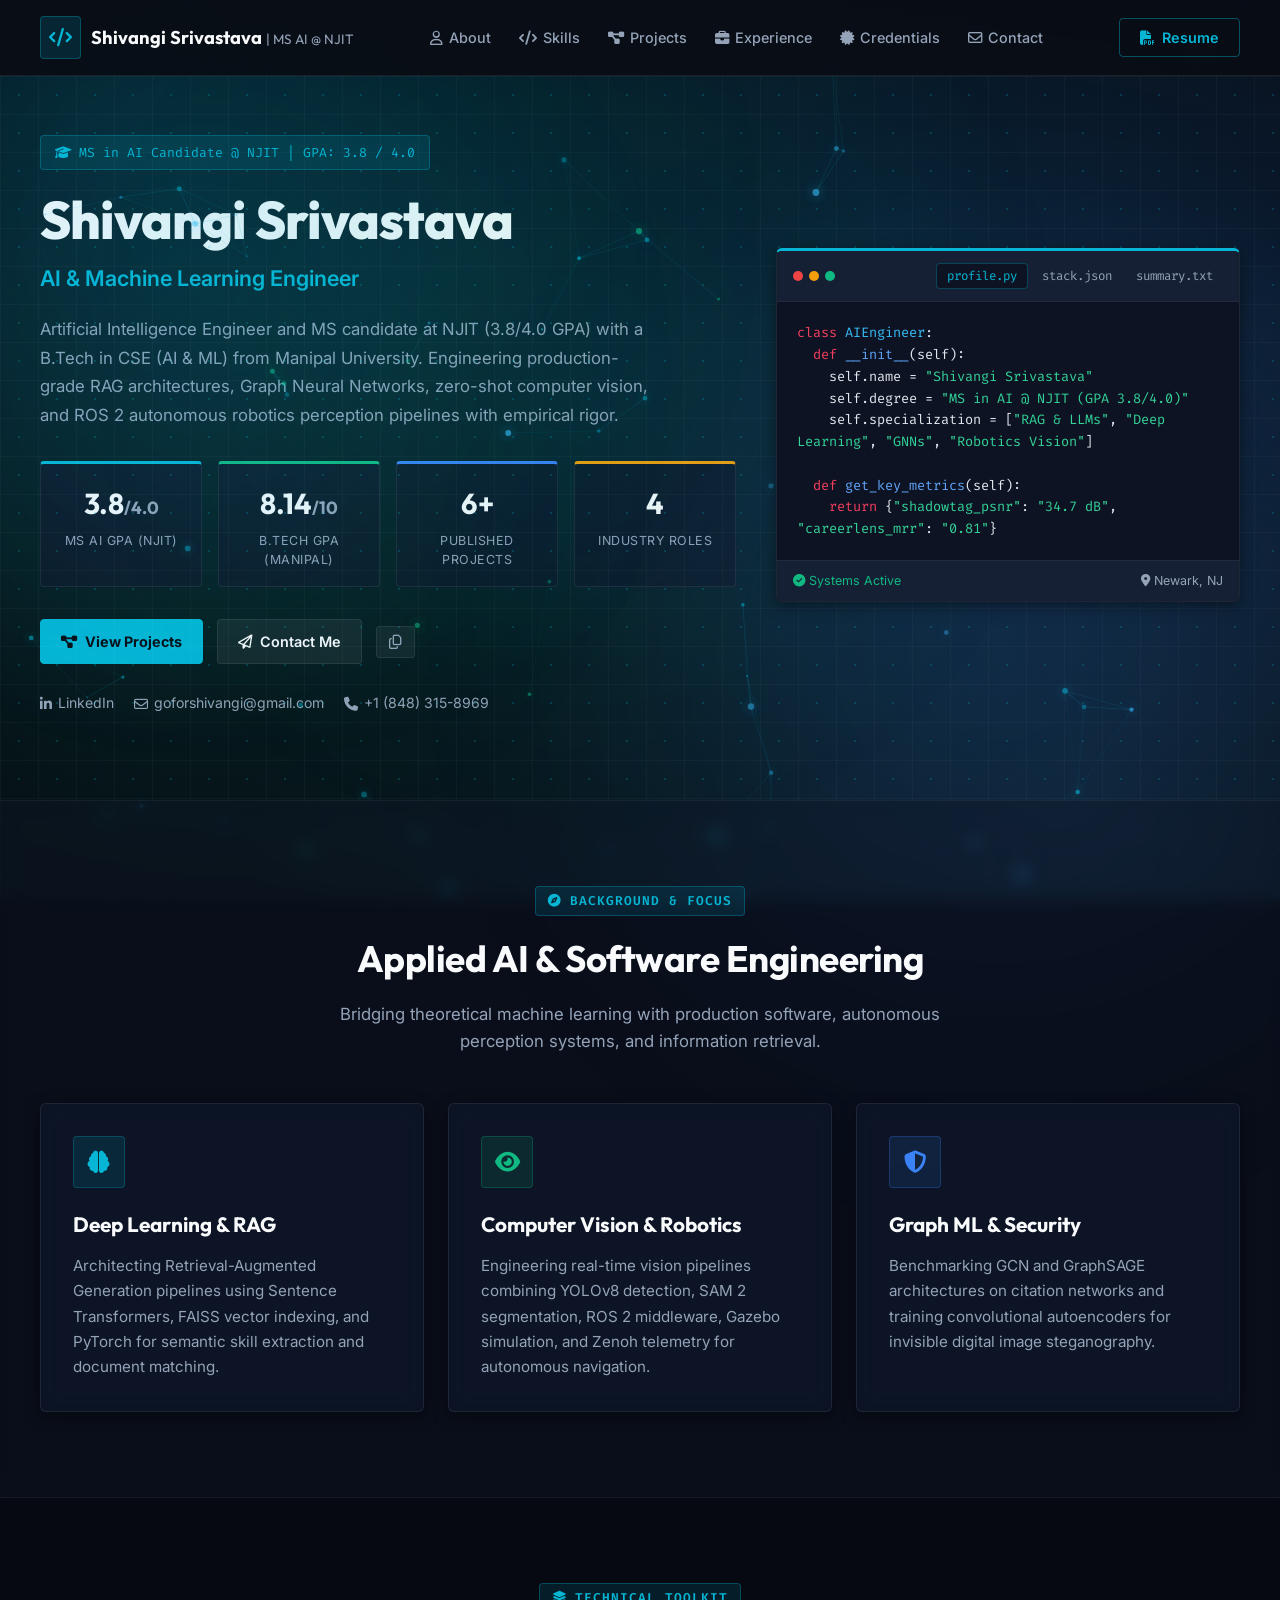
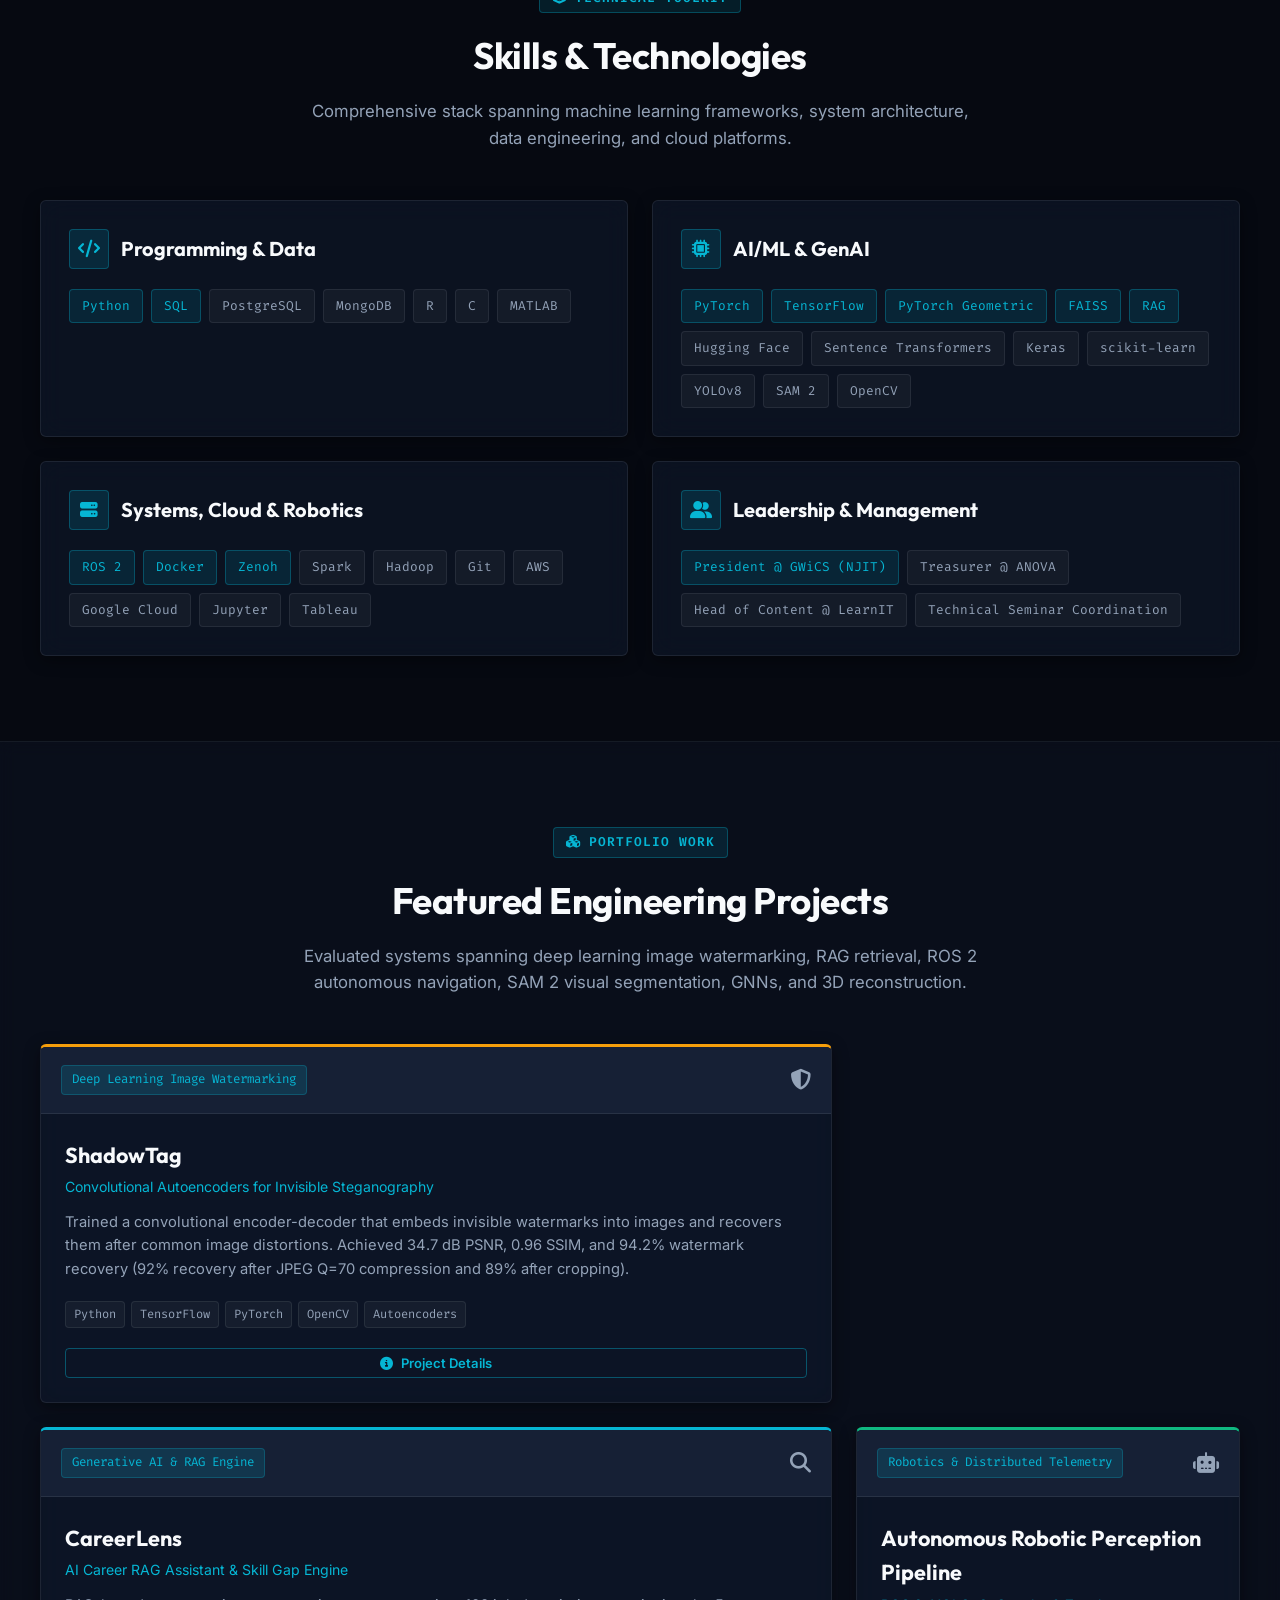
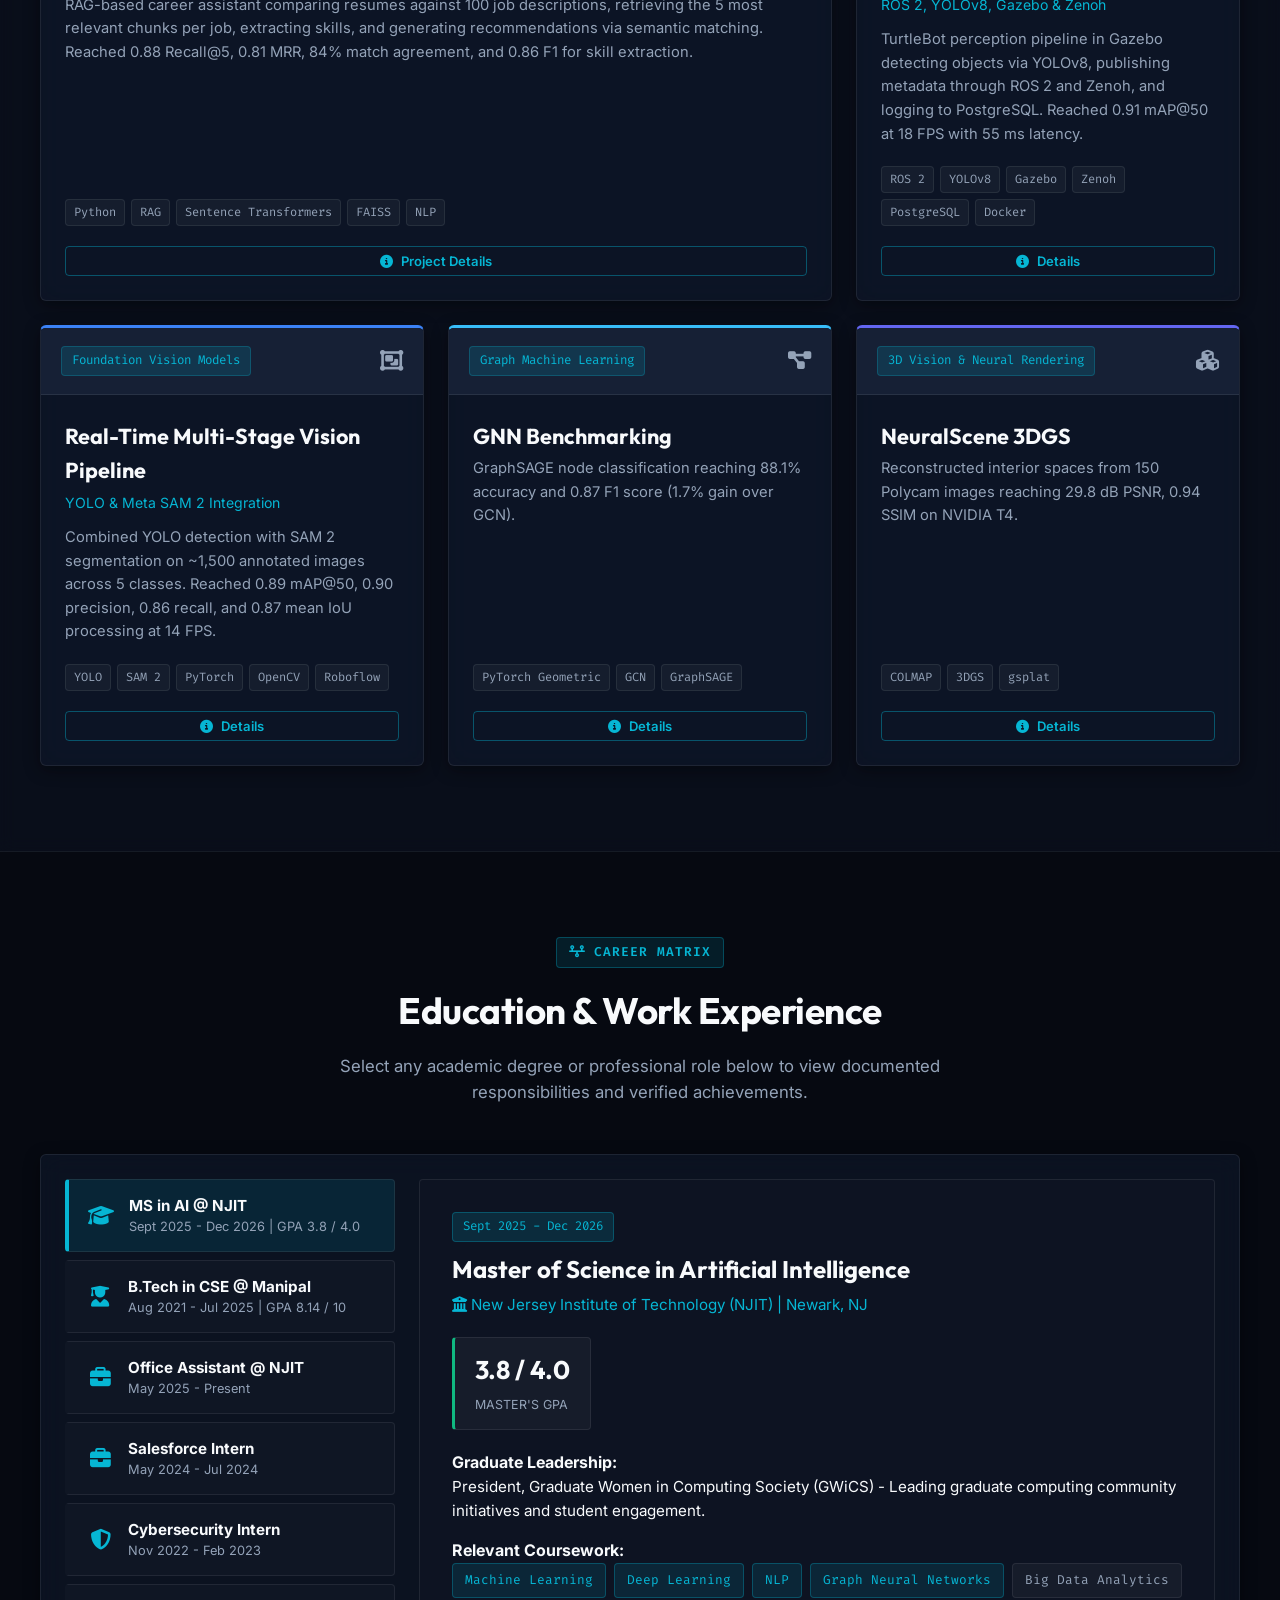
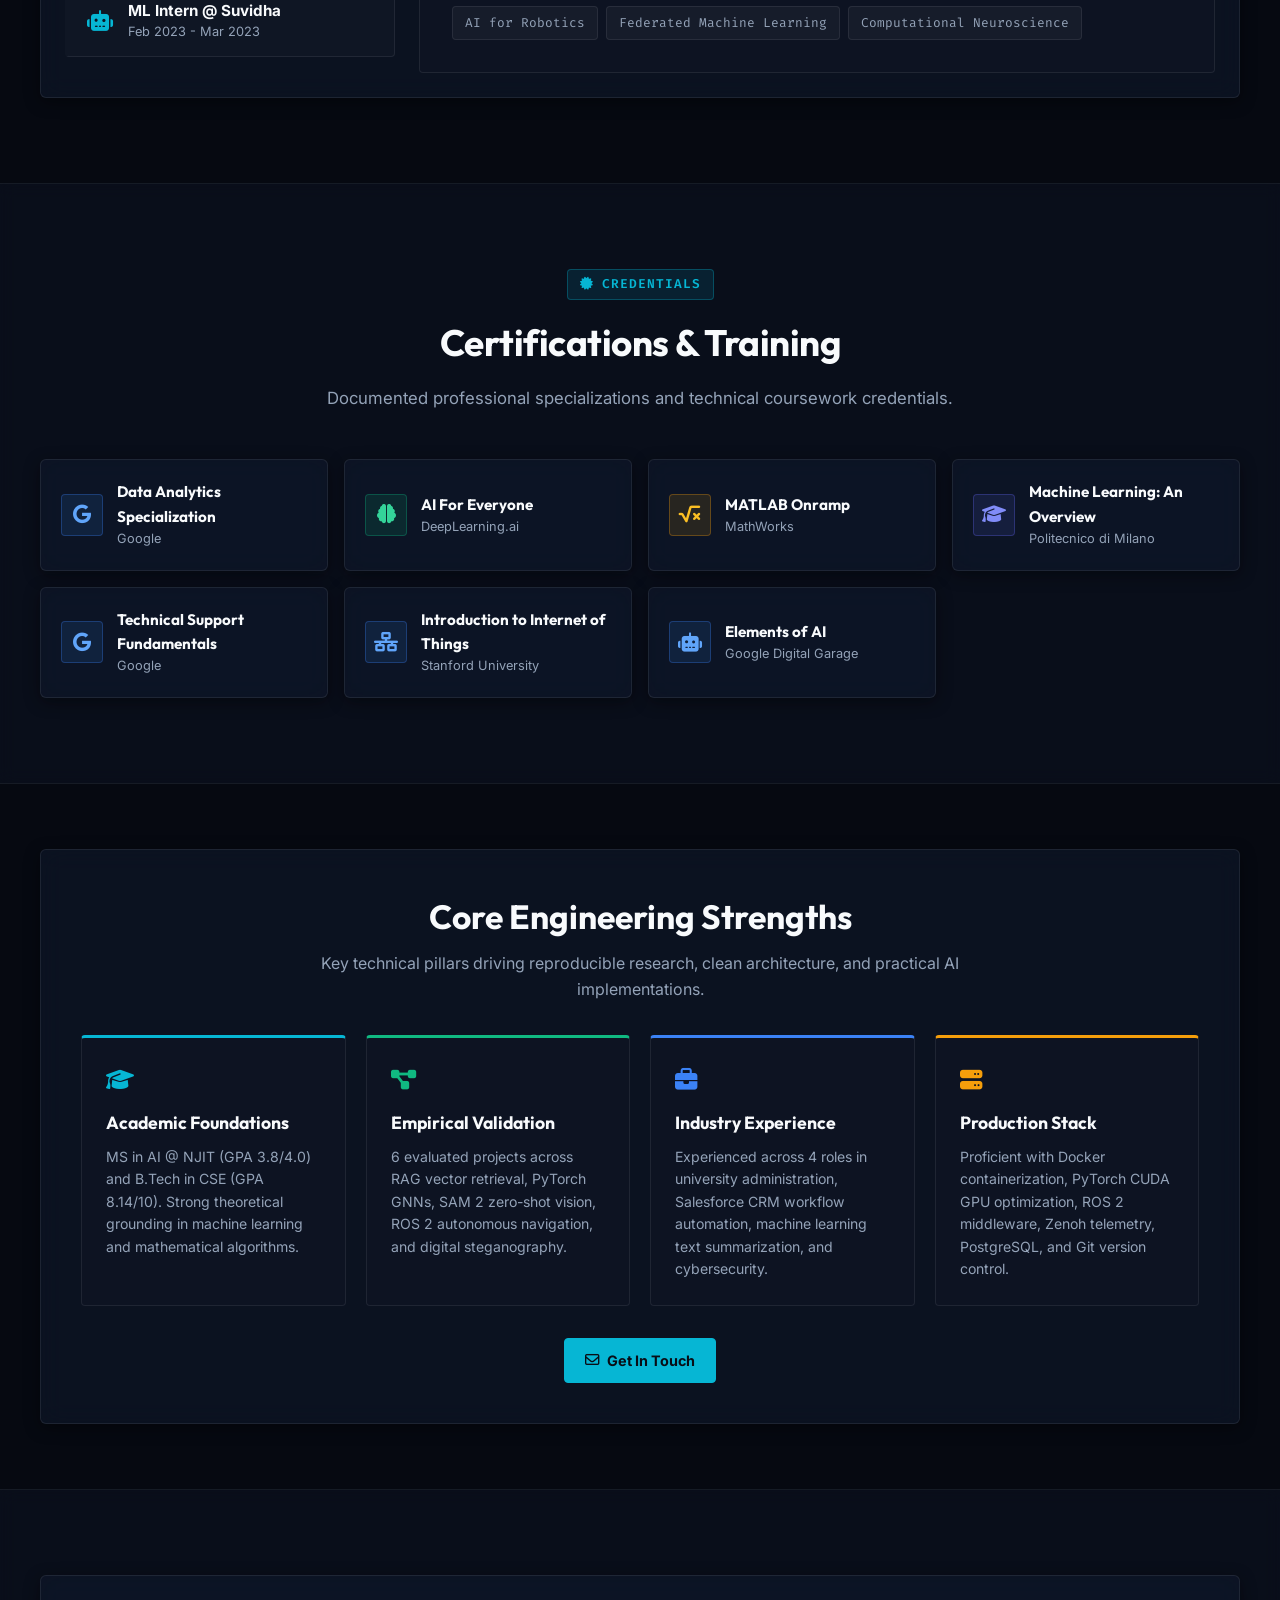
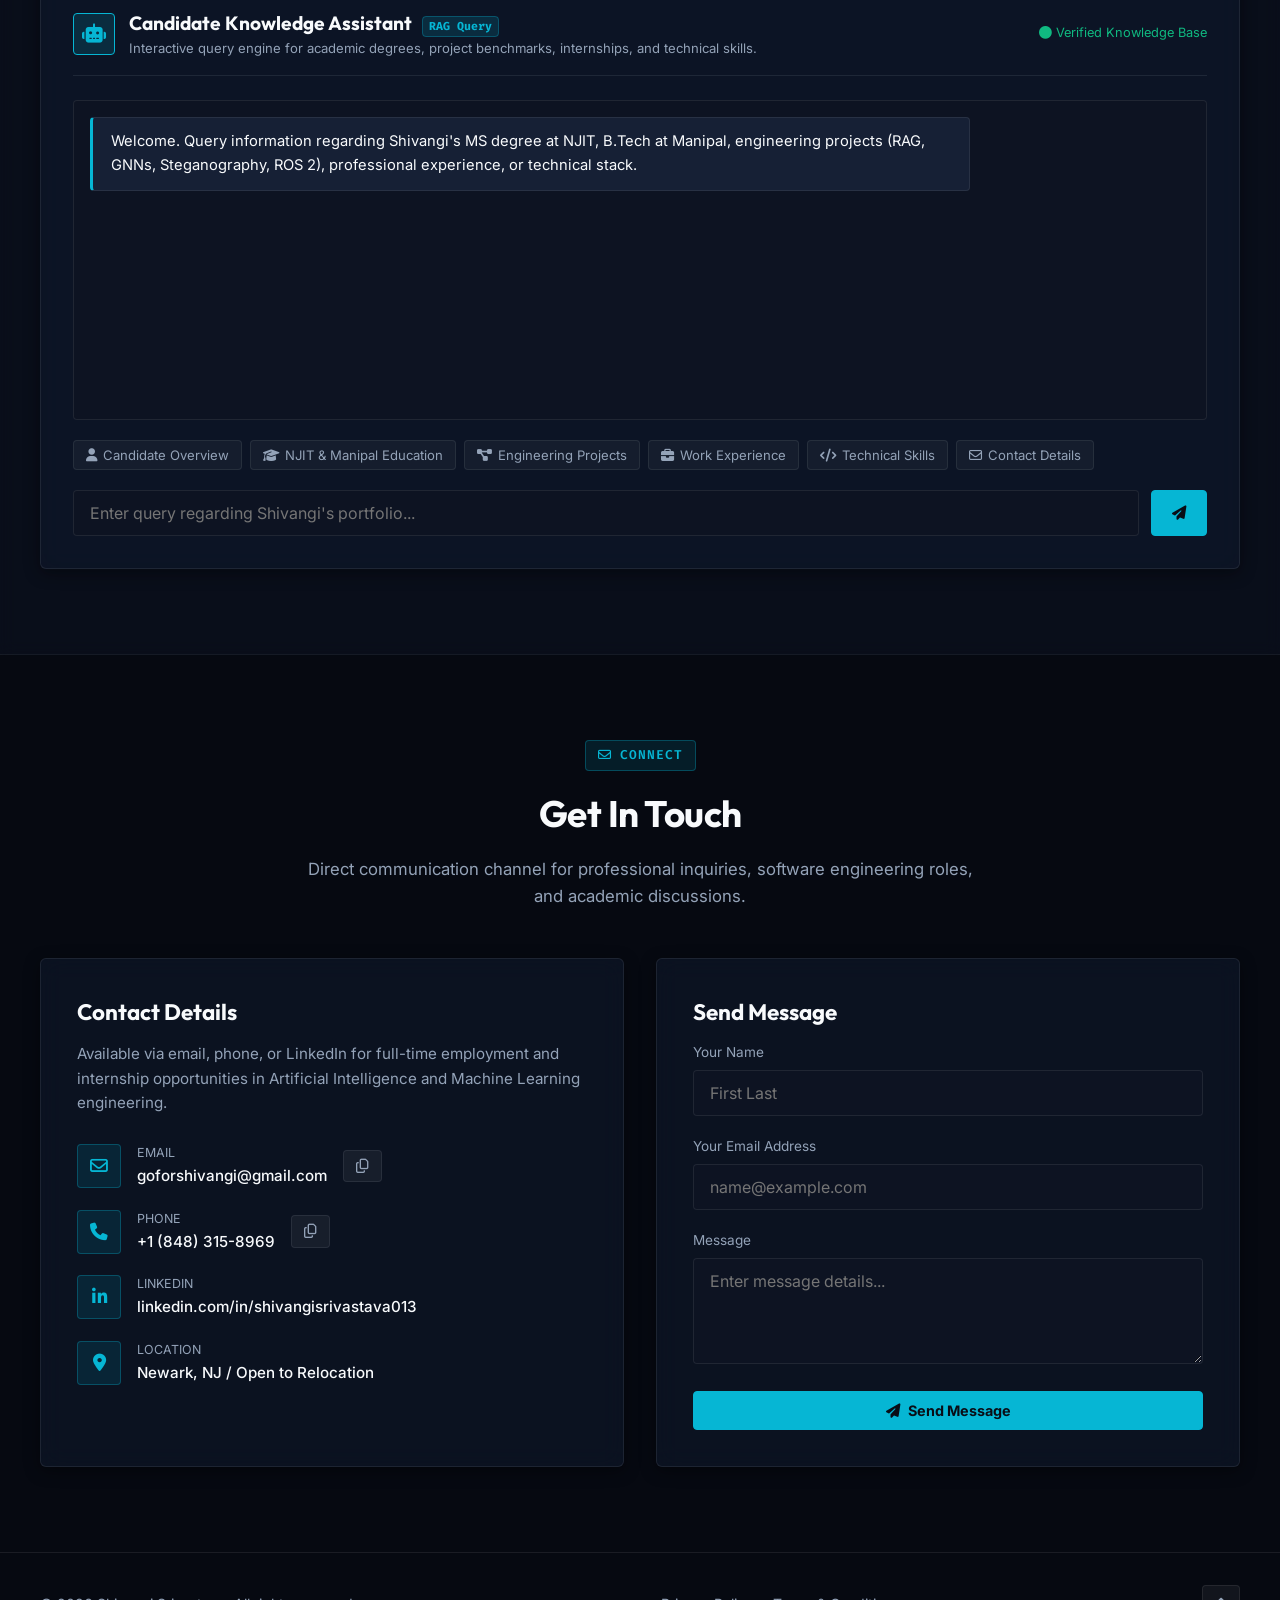
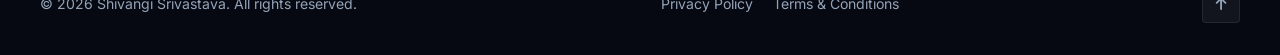
==== commit 3002355f: "Fix background occlusion by converting solid section backgrounds to translucent glassmorphic layers " ====
--- a/index.html
+++ b/index.html
@@ -26,6 +26,7 @@
   <div class="bg-glow-blob blob-1"></div>
   <div class="bg-glow-blob blob-2"></div>
   <div class="bg-glow-blob blob-3"></div>
+  <div class="bg-glow-blob blob-4"></div>
   <div class="bg-grid-overlay"></div>
 
   <!-- Navigation Header -->
--- a/style.css
+++ b/style.css
@@ -55,7 +55,13 @@
 }
 
 body {
-  background-color: var(--bg-dark);
+  background-color: #060911;
+  background-image: 
+    radial-gradient(at 10% 15%, rgba(6, 182, 212, 0.14) 0px, transparent 55%),
+    radial-gradient(at 88% 35%, rgba(59, 130, 246, 0.12) 0px, transparent 55%),
+    radial-gradient(at 18% 70%, rgba(16, 185, 129, 0.10) 0px, transparent 55%),
+    radial-gradient(at 85% 90%, rgba(56, 189, 248, 0.12) 0px, transparent 55%);
+  background-attachment: fixed;
   color: var(--text-main);
   font-family: var(--font-body);
   line-height: 1.6;
@@ -73,8 +79,8 @@
   border-radius: 50%;
   background: radial-gradient(
     circle,
-    rgba(6, 182, 212, 0.16) 0%,
-    rgba(59, 130, 246, 0.06) 40%,
+    rgba(6, 182, 212, 0.18) 0%,
+    rgba(59, 130, 246, 0.07) 40%,
     rgba(9, 13, 22, 0) 70%
   );
   pointer-events: none;
@@ -116,7 +122,7 @@
   height: 100vh;
   pointer-events: none;
   z-index: 0;
-  opacity: 0.75;
+  opacity: 0.90;
 }
 
 .bg-grid-overlay {
@@ -126,10 +132,10 @@
   width: 100vw;
   height: 100vh;
   background-image: 
-    radial-gradient(rgba(6, 182, 212, 0.15) 1px, transparent 1px),
-    linear-gradient(to right, rgba(255, 255, 255, 0.025) 1px, transparent 1px),
-    linear-gradient(to bottom, rgba(255, 255, 255, 0.025) 1px, transparent 1px);
-  background-size: 40px 40px;
+    radial-gradient(rgba(6, 182, 212, 0.22) 1.2px, transparent 1.2px),
+    linear-gradient(to right, rgba(255, 255, 255, 0.03) 1px, transparent 1px),
+    linear-gradient(to bottom, rgba(255, 255, 255, 0.03) 1px, transparent 1px);
+  background-size: 38px 38px;
   pointer-events: none;
   z-index: 0;
 }
@@ -137,42 +143,53 @@
 .bg-glow-blob {
   position: fixed;
   border-radius: 50%;
-  filter: blur(120px);
+  filter: blur(140px);
   pointer-events: none;
   z-index: 0;
-  opacity: 0.18;
-  animation: floatBlob 16s ease-in-out infinite alternate;
+  opacity: 0.22;
+  animation: floatBlob 18s ease-in-out infinite alternate;
 }
 
 .bg-glow-blob.blob-1 {
-  top: -100px;
+  top: -120px;
+  left: -120px;
+  width: 700px;
+  height: 700px;
+  background: radial-gradient(circle, var(--accent-cyan) 0%, transparent 70%);
+  animation-duration: 20s;
+}
+
+.bg-glow-blob.blob-2 {
+  bottom: -150px;
+  right: -120px;
+  width: 800px;
+  height: 800px;
+  background: radial-gradient(circle, var(--accent-blue) 0%, transparent 70%);
+  animation-duration: 24s;
+  animation-delay: -6s;
+}
+
+.bg-glow-blob.blob-3 {
+  top: 40%;
+  left: 45%;
+  transform: translate(-50%, -50%);
+  width: 650px;
+  height: 650px;
+  background: radial-gradient(circle, var(--accent-emerald) 0%, transparent 70%);
+  opacity: 0.15;
+  animation-duration: 28s;
+  animation-delay: -12s;
+}
+
+.bg-glow-blob.blob-4 {
+  bottom: 25%;
   left: -100px;
   width: 600px;
   height: 600px;
-  background: radial-gradient(circle, var(--accent-cyan) 0%, transparent 70%);
-  animation-duration: 18s;
-}
-
-.bg-glow-blob.blob-2 {
-  bottom: -150px;
-  right: -100px;
-  width: 700px;
-  height: 700px;
-  background: radial-gradient(circle, var(--accent-blue) 0%, transparent 70%);
+  background: radial-gradient(circle, var(--accent-sky) 0%, transparent 70%);
+  opacity: 0.18;
   animation-duration: 22s;
-  animation-delay: -5s;
-}
-
-.bg-glow-blob.blob-3 {
-  top: 45%;
-  left: 50%;
-  transform: translate(-50%, -50%);
-  width: 500px;
-  height: 500px;
-  background: radial-gradient(circle, var(--accent-emerald) 0%, transparent 70%);
-  opacity: 0.10;
-  animation-duration: 25s;
-  animation-delay: -10s;
+  animation-delay: -15s;
 }
 
 @keyframes floatBlob {
@@ -180,13 +197,12 @@
     transform: translate(0, 0) scale(1);
   }
   50% {
-    transform: translate(40px, -30px) scale(1.08);
+    transform: translate(50px, -40px) scale(1.1);
   }
   100% {
-    transform: translate(-30px, 40px) scale(0.95);
+    transform: translate(-40px, 50px) scale(0.92);
   }
 }
-
 
 a {
   color: inherit;
@@ -201,7 +217,9 @@
 
 /* --- Glass Cards & Accents --- */
 .glass-card {
-  background: var(--bg-card);
+  background: rgba(15, 23, 42, 0.65);
+  backdrop-filter: blur(12px);
+  -webkit-backdrop-filter: blur(12px);
   border: 1px solid var(--border-glass);
   border-radius: var(--radius-md);
   box-shadow: var(--shadow-sm);
@@ -209,8 +227,8 @@
 }
 
 .glass-card:hover {
-  background: var(--bg-card-hover);
-  border-color: rgba(6, 182, 212, 0.35);
+  background: rgba(30, 41, 59, 0.85);
+  border-color: rgba(6, 182, 212, 0.45);
   transform: translateY(-3px);
   box-shadow: var(--shadow-md);
 }
@@ -219,12 +237,15 @@
 .section {
   padding: 85px 24px;
   position: relative;
+  z-index: 1;
 }
 
 .section-alt {
-  background-color: var(--bg-surface);
-  background-image: radial-gradient(rgba(255, 255, 255, 0.04) 1px, transparent 1px);
-  background-size: 28px 28px;
+  background-color: rgba(15, 23, 42, 0.40);
+  backdrop-filter: blur(8px);
+  -webkit-backdrop-filter: blur(8px);
+  border-top: 1px solid rgba(255, 255, 255, 0.05);
+  border-bottom: 1px solid rgba(255, 255, 255, 0.05);
 }
 
 .section-container {
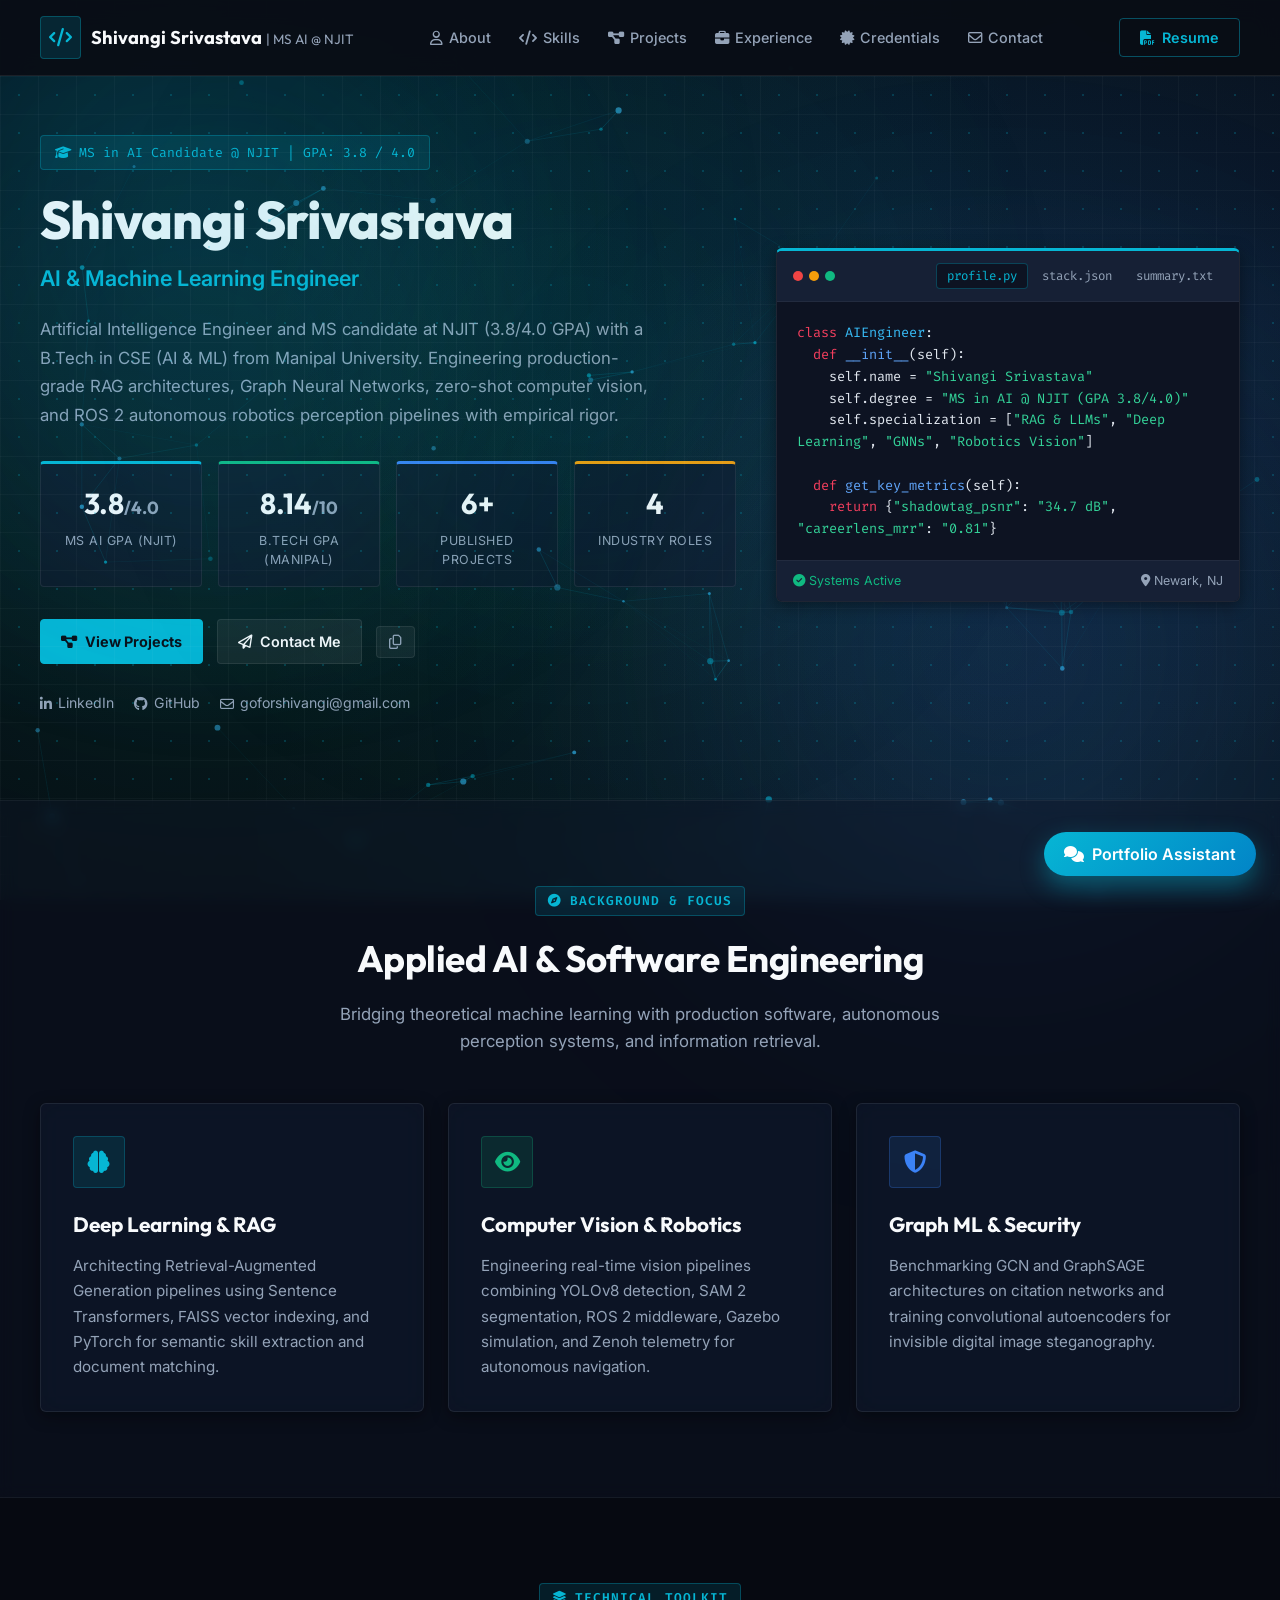
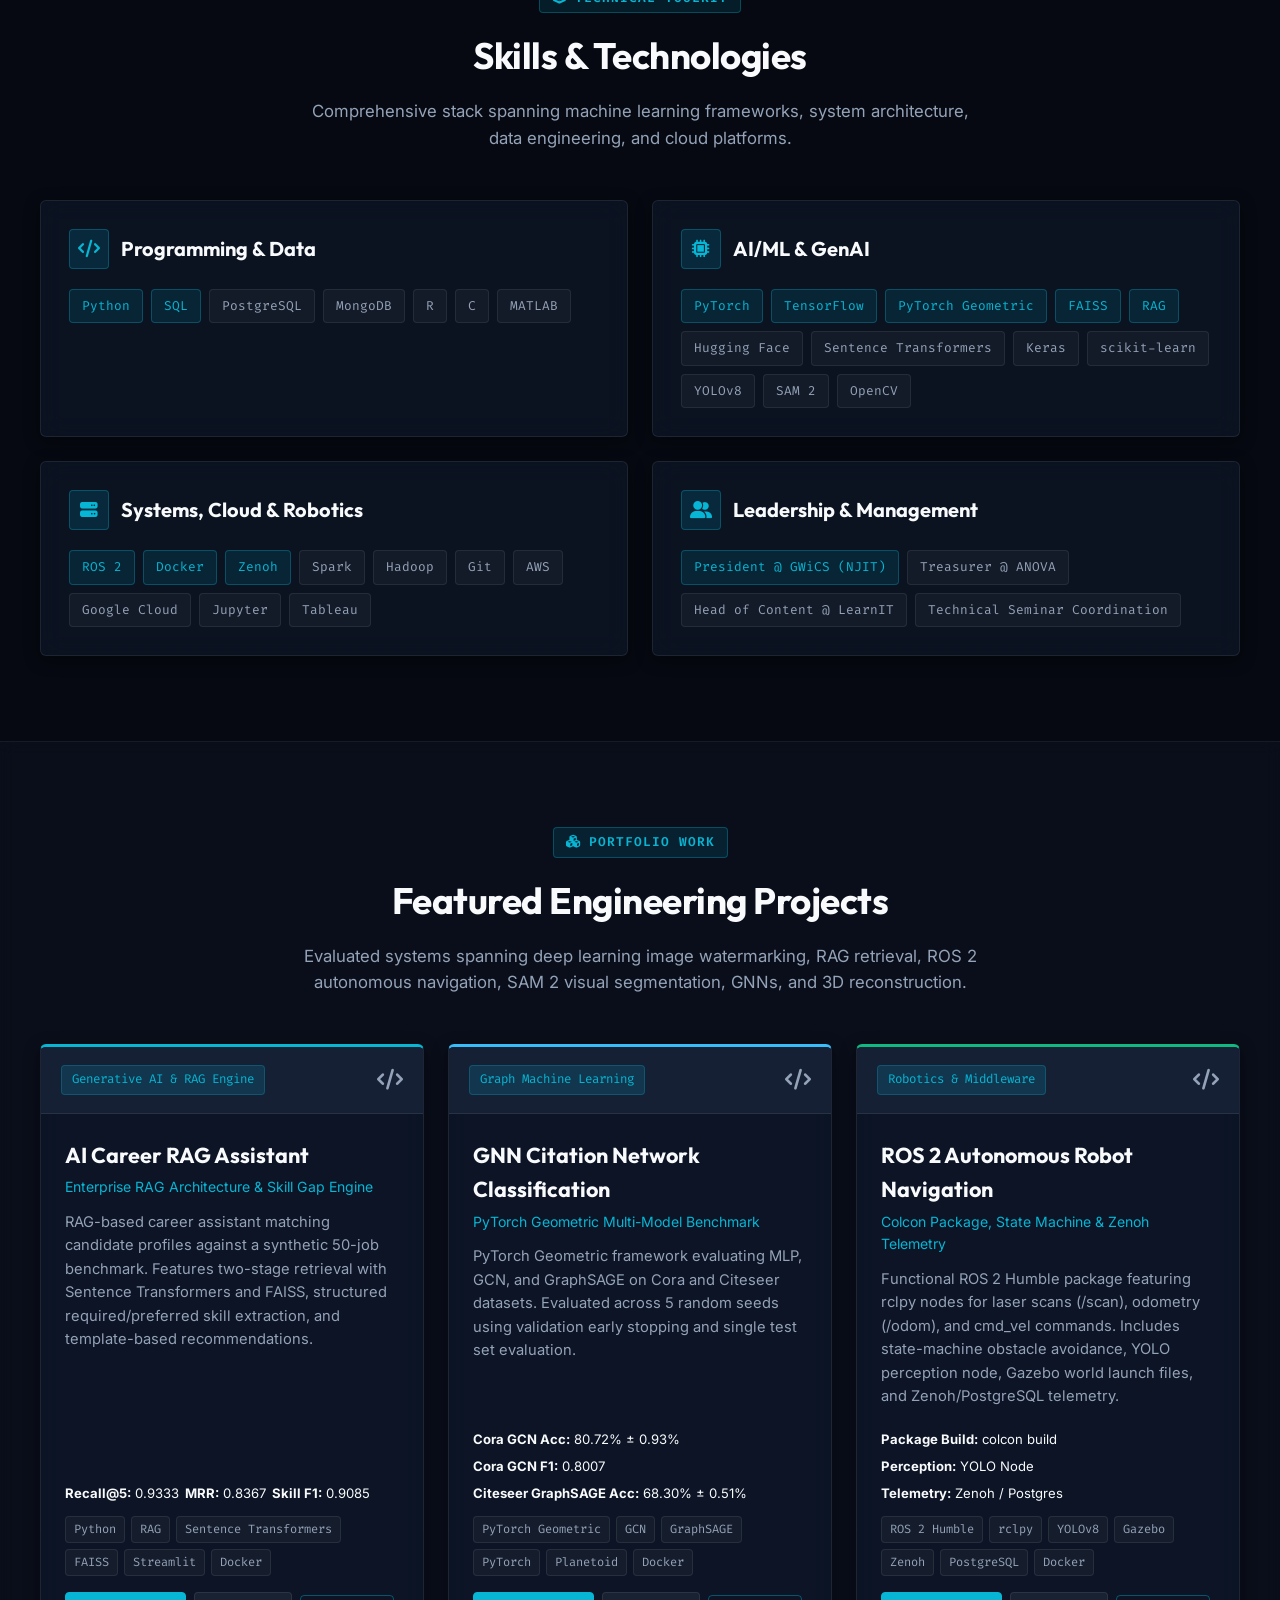
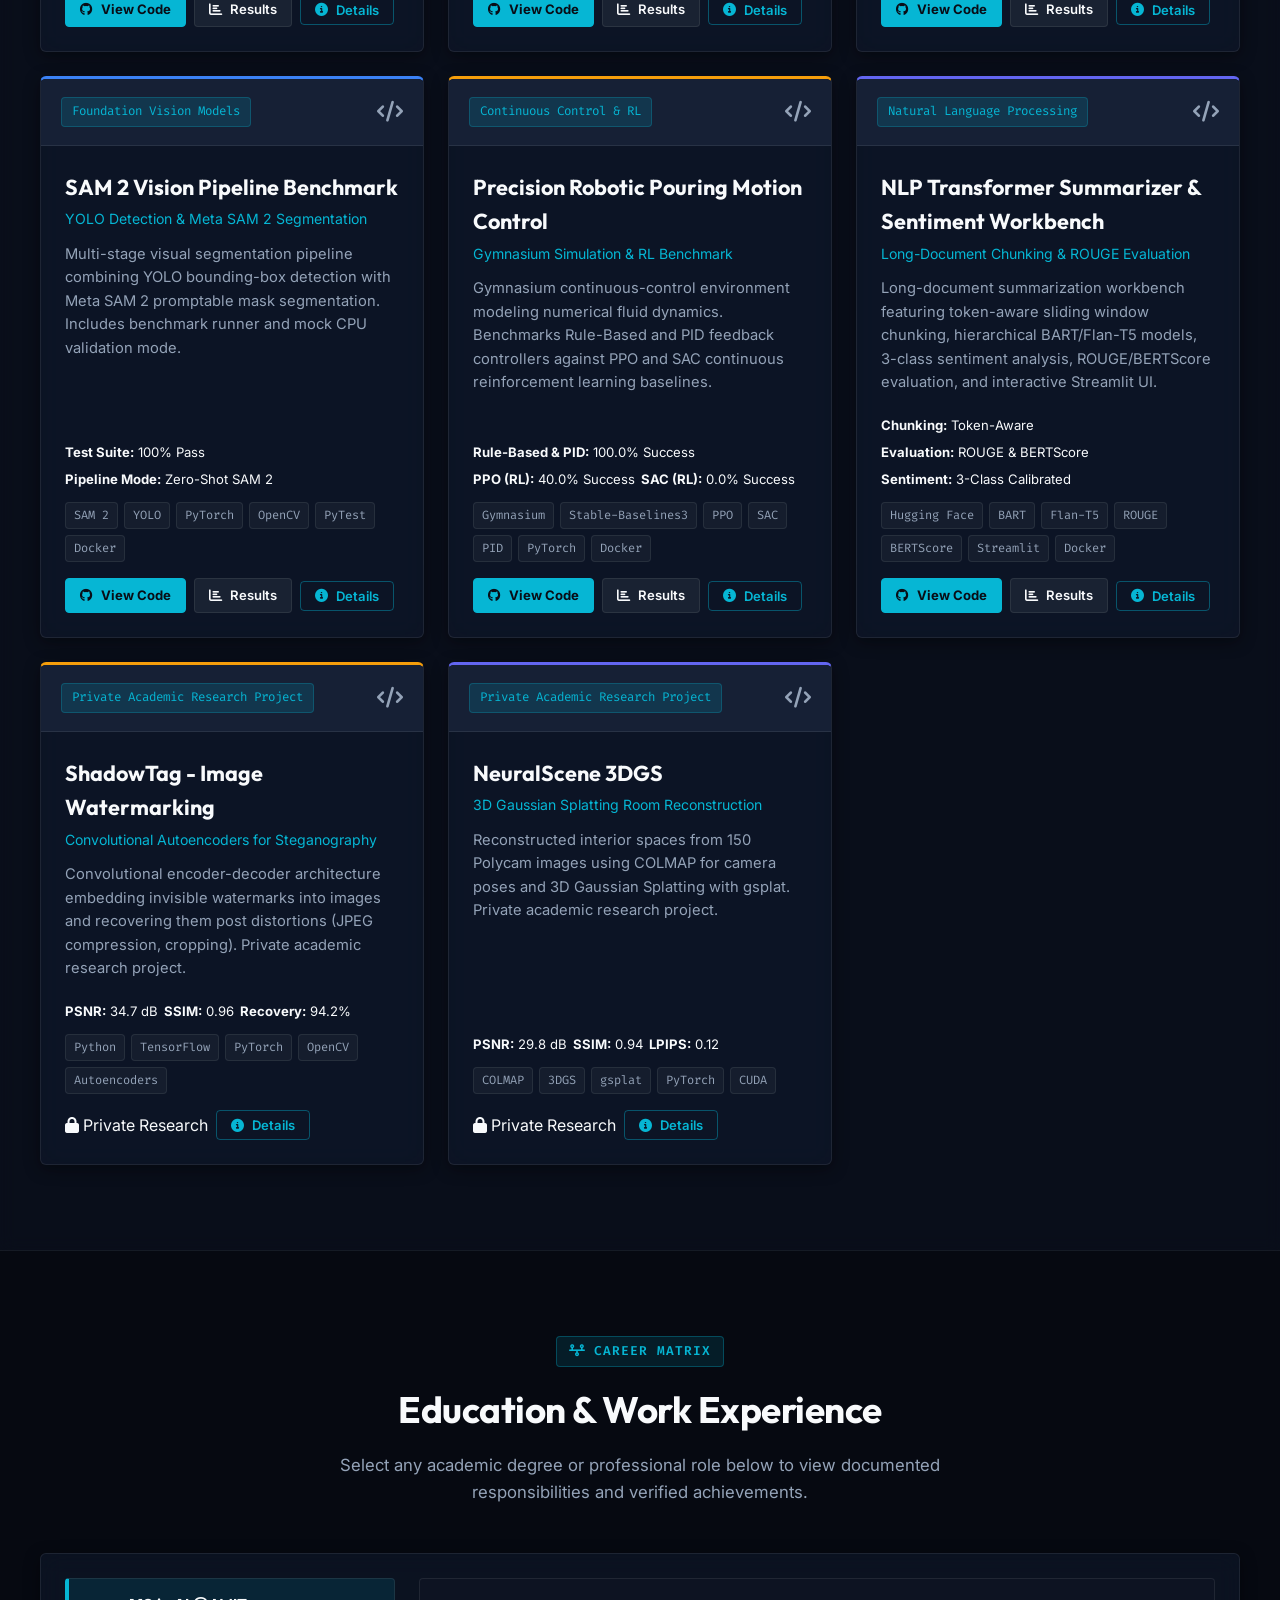
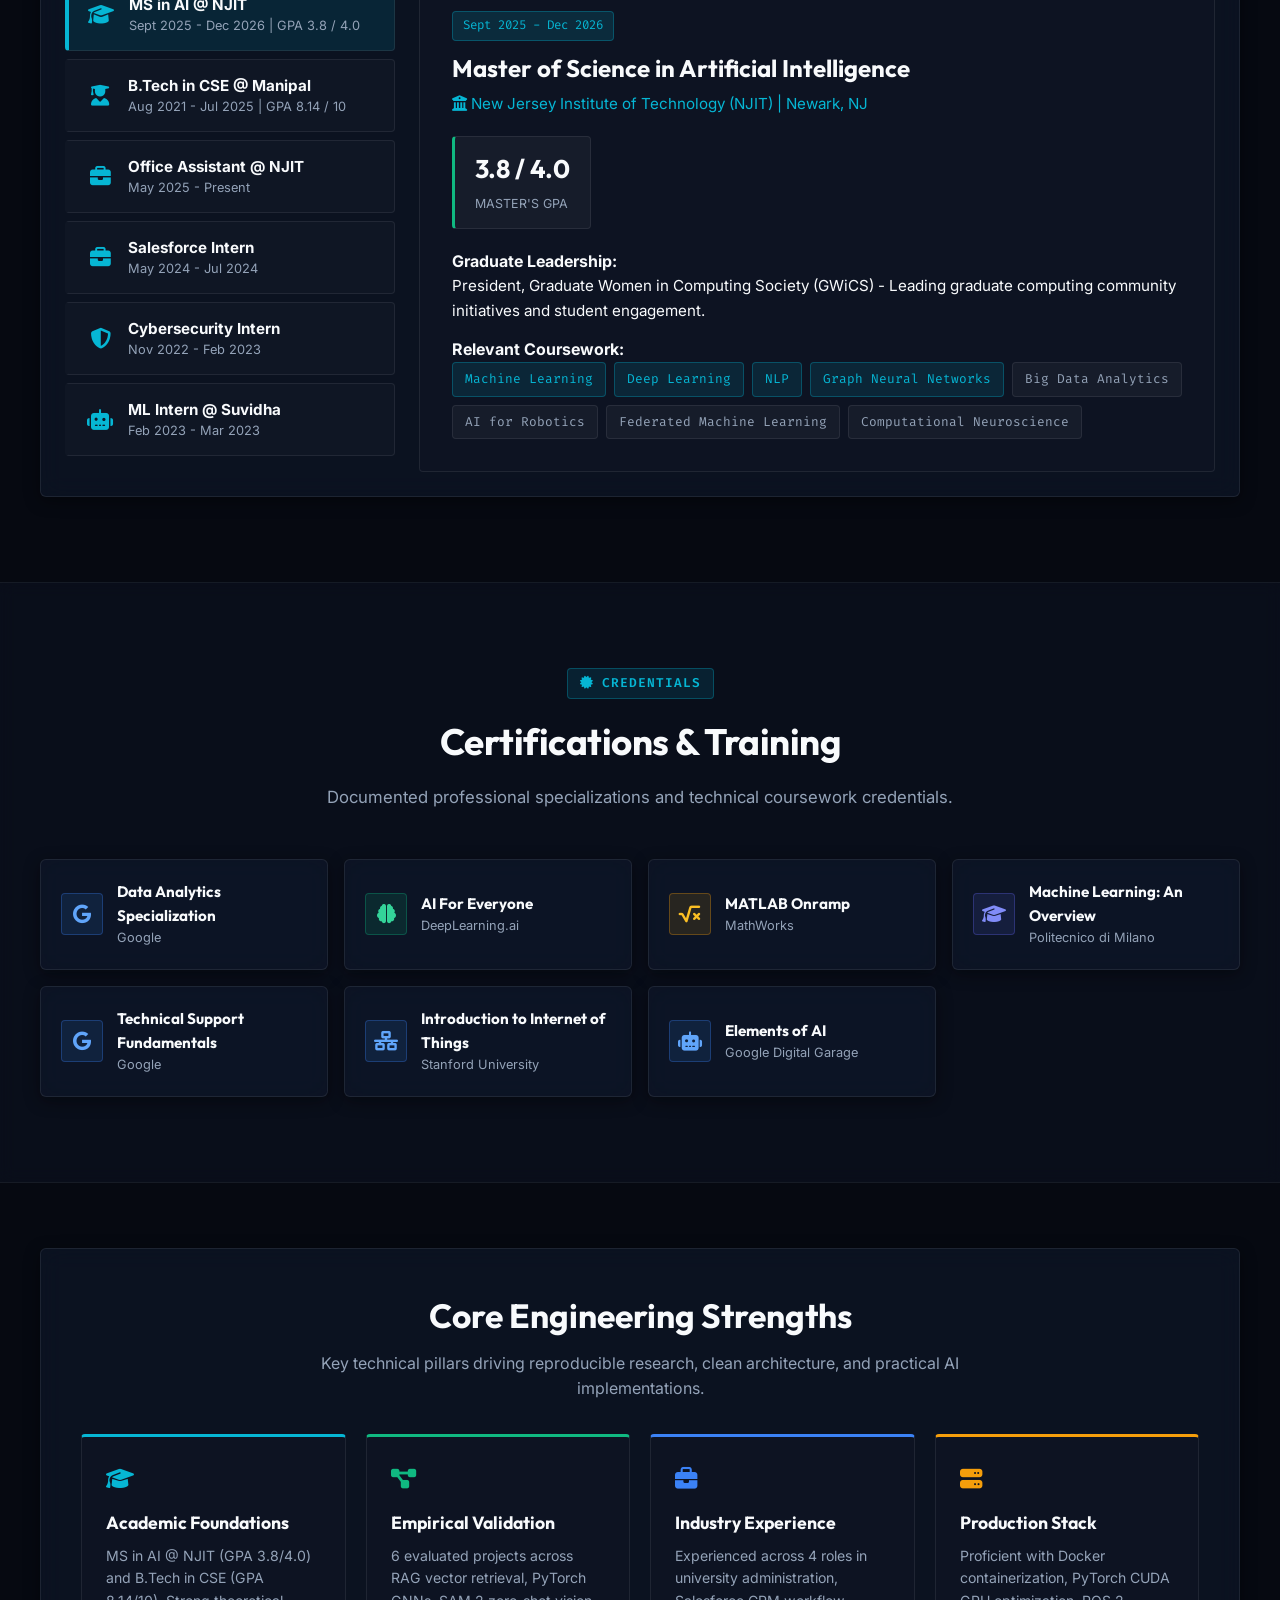
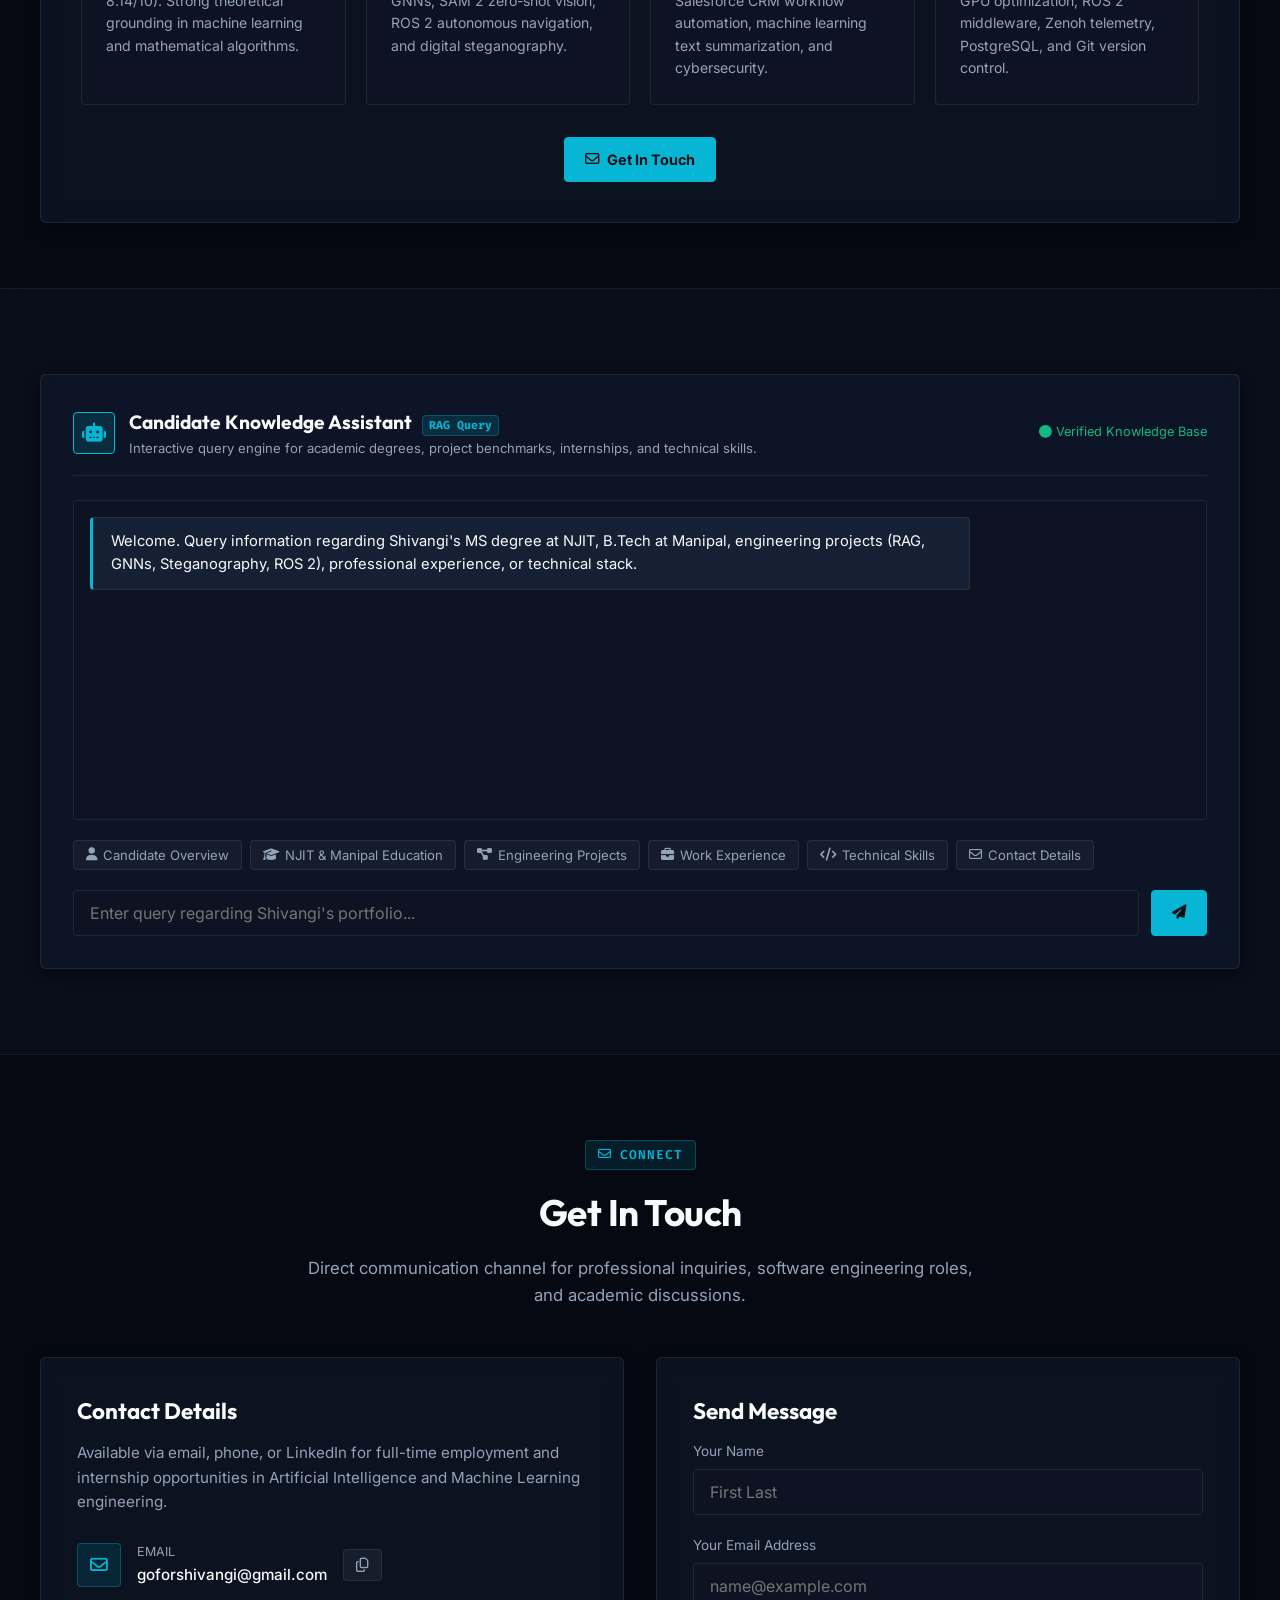
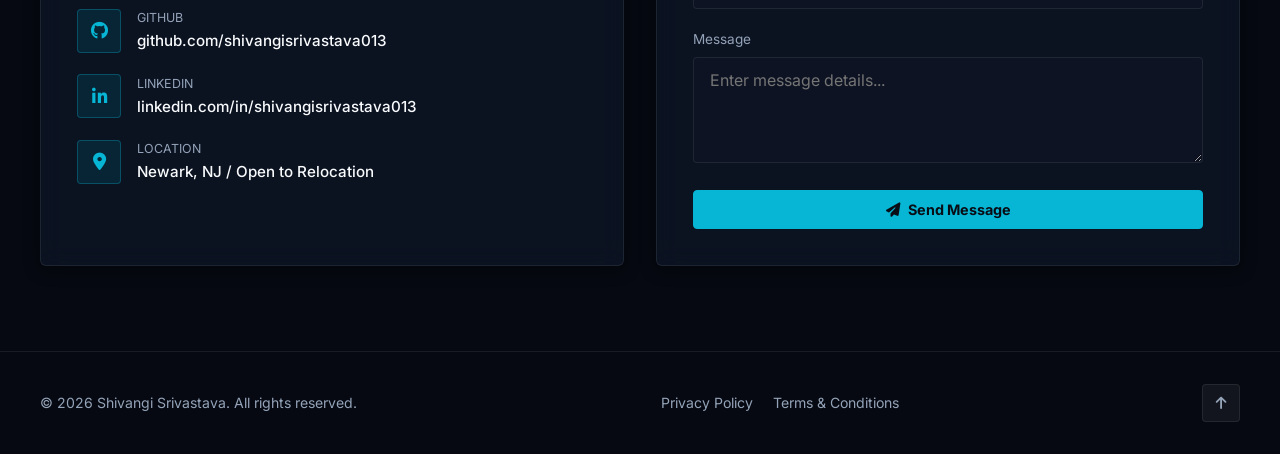
==== commit 96dbb7b8: "Update portfolio with verified project metrics, single data source, and CI" ====
--- a/index.html
+++ b/index.html
@@ -113,11 +113,11 @@
             <a href="https://www.linkedin.com/in/shivangisrivastava013/" target="_blank" rel="noopener" class="social-link" title="LinkedIn">
               <i class="fa-brands fa-linkedin-in"></i> LinkedIn
             </a>
+            <a href="https://github.com/shivangisrivastava013" target="_blank" rel="noopener" class="social-link" title="GitHub">
+              <i class="fa-brands fa-github"></i> GitHub
+            </a>
             <a href="mailto:goforshivangi@gmail.com" class="social-link" title="Email">
               <i class="fa-regular fa-envelope"></i> goforshivangi@gmail.com
-            </a>
-            <a href="tel:+18483158969" class="social-link" title="Phone">
-              <i class="fa-solid fa-phone"></i> +1 (848) 315-8969
             </a>
           </div>
         </div>
@@ -288,147 +288,8 @@
           <p class="section-subtitle">Evaluated systems spanning deep learning image watermarking, RAG retrieval, ROS 2 autonomous navigation, SAM 2 visual segmentation, GNNs, and 3D reconstruction.</p>
         </div>
 
-        <div class="projects-bento-grid">
-          <!-- Project 1: ShadowTag -->
-          <div class="project-card glass-card bento-wide card-amber" data-category="cv">
-            <div class="project-banner">
-              <span class="project-badge">Deep Learning Image Watermarking</span>
-              <div class="banner-icon"><i class="fa-solid fa-shield-halved"></i></div>
-            </div>
-            <div class="project-content">
-              <h3 class="project-title">ShadowTag</h3>
-              <p class="project-subtitle">Convolutional Autoencoders for Invisible Steganography</p>
-              <p class="project-desc">
-                Trained a convolutional encoder-decoder that embeds invisible watermarks into images and recovers them after common image distortions. Achieved 34.7 dB PSNR, 0.96 SSIM, and 94.2% watermark recovery (92% recovery after JPEG Q=70 compression and 89% after cropping).
-              </p>
-              <div class="project-tech">
-                <span>Python</span>
-                <span>TensorFlow</span>
-                <span>PyTorch</span>
-                <span>OpenCV</span>
-                <span>Autoencoders</span>
-              </div>
-              <button class="btn btn-small btn-outline open-modal-btn" data-project="project1">
-                <i class="fa-solid fa-circle-info"></i> Project Details
-              </button>
-            </div>
-          </div>
-
-          <!-- Project 2: CareerLens RAG -->
-          <div class="project-card glass-card bento-wide card-cyan" data-category="rag">
-            <div class="project-banner">
-              <span class="project-badge">Generative AI & RAG Engine</span>
-              <div class="banner-icon"><i class="fa-solid fa-magnifying-glass"></i></div>
-            </div>
-            <div class="project-content">
-              <h3 class="project-title">CareerLens</h3>
-              <p class="project-subtitle">AI Career RAG Assistant & Skill Gap Engine</p>
-              <p class="project-desc">
-                RAG-based career assistant comparing resumes against 100 job descriptions, retrieving the 5 most relevant chunks per job, extracting skills, and generating recommendations via semantic matching. Reached 0.88 Recall@5, 0.81 MRR, 84% match agreement, and 0.86 F1 for skill extraction.
-              </p>
-              <div class="project-tech">
-                <span>Python</span>
-                <span>RAG</span>
-                <span>Sentence Transformers</span>
-                <span>FAISS</span>
-                <span>NLP</span>
-              </div>
-              <button class="btn btn-small btn-outline open-modal-btn" data-project="project2">
-                <i class="fa-solid fa-circle-info"></i> Project Details
-              </button>
-            </div>
-          </div>
-
-          <!-- Project 3: ROS 2 Autonomous Robot Navigation -->
-          <div class="project-card glass-card bento-medium card-emerald" data-category="robotics">
-            <div class="project-banner">
-              <span class="project-badge">Robotics & Distributed Telemetry</span>
-              <div class="banner-icon"><i class="fa-solid fa-robot"></i></div>
-            </div>
-            <div class="project-content">
-              <h3 class="project-title">Autonomous Robotic Perception Pipeline</h3>
-              <p class="project-subtitle">ROS 2, YOLOv8, Gazebo & Zenoh</p>
-              <p class="project-desc">
-                TurtleBot perception pipeline in Gazebo detecting objects via YOLOv8, publishing metadata through ROS 2 and Zenoh, and logging to PostgreSQL. Reached 0.91 mAP@50 at 18 FPS with 55 ms latency.
-              </p>
-              <div class="project-tech">
-                <span>ROS 2</span>
-                <span>YOLOv8</span>
-                <span>Gazebo</span>
-                <span>Zenoh</span>
-                <span>PostgreSQL</span>
-                <span>Docker</span>
-              </div>
-              <button class="btn btn-small btn-outline open-modal-btn" data-project="project3">
-                <i class="fa-solid fa-circle-info"></i> Details
-              </button>
-            </div>
-          </div>
-
-          <!-- Project 4: Real-Time Vision Pipeline with SAM 2 -->
-          <div class="project-card glass-card bento-medium card-blue" data-category="cv">
-            <div class="project-banner">
-              <span class="project-badge">Foundation Vision Models</span>
-              <div class="banner-icon"><i class="fa-solid fa-object-group"></i></div>
-            </div>
-            <div class="project-content">
-              <h3 class="project-title">Real-Time Multi-Stage Vision Pipeline</h3>
-              <p class="project-subtitle">YOLO & Meta SAM 2 Integration</p>
-              <p class="project-desc">
-                Combined YOLO detection with SAM 2 segmentation on ~1,500 annotated images across 5 classes. Reached 0.89 mAP@50, 0.90 precision, 0.86 recall, and 0.87 mean IoU processing at 14 FPS.
-              </p>
-              <div class="project-tech">
-                <span>YOLO</span>
-                <span>SAM 2</span>
-                <span>PyTorch</span>
-                <span>OpenCV</span>
-                <span>Roboflow</span>
-              </div>
-              <button class="btn btn-small btn-outline open-modal-btn" data-project="project4">
-                <i class="fa-solid fa-circle-info"></i> Details
-              </button>
-            </div>
-          </div>
-
-          <!-- Project 5: GNN Benchmarking -->
-          <div class="project-card glass-card bento-compact card-sky" data-category="graph">
-            <div class="project-banner">
-              <span class="project-badge">Graph Machine Learning</span>
-              <div class="banner-icon"><i class="fa-solid fa-diagram-project"></i></div>
-            </div>
-            <div class="project-content">
-              <h3 class="project-title">GNN Benchmarking</h3>
-              <p class="project-desc">GraphSAGE node classification reaching 88.1% accuracy and 0.87 F1 score (1.7% gain over GCN).</p>
-              <div class="project-tech">
-                <span>PyTorch Geometric</span>
-                <span>GCN</span>
-                <span>GraphSAGE</span>
-              </div>
-              <button class="btn btn-small btn-outline open-modal-btn" data-project="project5">
-                <i class="fa-solid fa-circle-info"></i> Details
-              </button>
-            </div>
-          </div>
-
-          <!-- Project 6: NeuralScene 3D Gaussian Splatting -->
-          <div class="project-card glass-card bento-compact card-indigo" data-category="3d">
-            <div class="project-banner">
-              <span class="project-badge">3D Vision & Neural Rendering</span>
-              <div class="banner-icon"><i class="fa-solid fa-cubes"></i></div>
-            </div>
-            <div class="project-content">
-              <h3 class="project-title">NeuralScene 3DGS</h3>
-              <p class="project-desc">Reconstructed interior spaces from 150 Polycam images reaching 29.8 dB PSNR, 0.94 SSIM on NVIDIA T4.</p>
-              <div class="project-tech">
-                <span>COLMAP</span>
-                <span>3DGS</span>
-                <span>gsplat</span>
-              </div>
-              <button class="btn btn-small btn-outline open-modal-btn" data-project="project6">
-                <i class="fa-solid fa-circle-info"></i> Details
-              </button>
-            </div>
-          </div>
+        <div class="projects-bento-grid" id="projectsGrid">
+          <!-- Dynamic rendering from script.js driven by data/projects.json -->
         </div>
       </div>
     </section>
@@ -700,14 +561,11 @@
               </div>
 
               <div class="method-item">
-                <div class="method-icon"><i class="fa-solid fa-phone"></i></div>
+                <div class="method-icon"><i class="fa-brands fa-github"></i></div>
                 <div>
-                  <span class="method-label">Phone</span>
-                  <a href="tel:+18483158969" class="method-val">+1 (848) 315-8969</a>
+                  <span class="method-label">GitHub</span>
+                  <a href="https://github.com/shivangisrivastava013" target="_blank" rel="noopener" class="method-val">github.com/shivangisrivastava013</a>
                 </div>
-                <button class="btn btn-icon copy-btn" data-copy="+18483158969" title="Copy Phone">
-                  <i class="fa-regular fa-copy"></i>
-                </button>
               </div>
 
               <div class="method-item">
@@ -801,7 +659,7 @@
         <div class="resume-text-content">
           <div style="text-align: center; margin-bottom: 20px;">
             <h2 style="font-family: var(--font-heading); color: var(--text-main); font-size: 1.8rem; margin-bottom: 4px;">SHIVANGI SRIVASTAVA</h2>
-            <p style="color: var(--accent-cyan); font-size: 0.95rem;">Newark, NJ | +1 (848) 315-8969 | goforshivangi@gmail.com | linkedin.com/in/shivangisrivastava013</p>
+            <p style="color: var(--accent-cyan); font-size: 0.95rem;">Newark, NJ | goforshivangi@gmail.com | linkedin.com/in/shivangisrivastava013 | github.com/shivangisrivastava013</p>
           </div>
 
           <hr>
@@ -835,23 +693,29 @@
 
           <hr>
           <h3>PROJECTS</h3>
-          <p>• <strong>ShadowTag - Deep Learning Image Watermarking</strong> | Python, TensorFlow, PyTorch, OpenCV, Autoencoders<br>
-          Designed and trained a convolutional encoder-decoder that embeds invisible watermarks into images and recovers them after common image distortions. Reached 34.7 dB PSNR, 0.96 SSIM, and 94.2% watermark recovery; recovery remained at 92% after JPEG Q=70 compression and 89% after cropping.</p>
-
-          <p>• <strong>CareerLens - AI Career RAG Assistant</strong> | Python, RAG, Sentence Transformers, FAISS, NLP<br>
-          Built a RAG-based career assistant that compares resumes with 100 job descriptions, retrieves the 5 most relevant chunks per job, extracts skills, identifies gaps, and generates recommendations using semantic matching. Measured 0.88 Recall@5 and 0.81 MRR for retrieval, with 84% agreement on manually reviewed job matches and 0.86 F1 for skill extraction.</p>
-
-          <p>• <strong>Autonomous Robotic Perception & Distributed Telemetry Pipeline</strong> | ROS 2, YOLOv8, Gazebo, Zenoh, PostgreSQL, Docker<br>
-          Built a TurtleBot perception pipeline in Gazebo detecting objects with YOLOv8, publishing detection metadata through ROS 2 and Zenoh, and storing results in PostgreSQL. Reached 0.91 mAP@50, 0.90 precision, and 0.87 recall across 6 classes running at 18 FPS with 55 ms median detection latency.</p>
-
-          <p>• <strong>Real-Time Multi-Stage Vision Pipeline</strong> | YOLO, SAM 2, PyTorch, OpenCV, Roboflow<br>
-          Combined YOLO detection with SAM 2 segmentation on ~1,500 annotated images across 5 classes. The final pipeline reached 0.89 mAP@50, 0.90 precision, 0.86 recall, and 0.87 mean IoU processing at 14 FPS (~71 ms/frame).</p>
-
-          <p>• <strong>Graph Neural Network Benchmarking</strong> | PyTorch Geometric, GCN, GraphSAGE<br>
-          Implemented GCN and GraphSAGE node-classification models under the same evaluation setup. GraphSAGE performed best at 88.1% accuracy and 0.87 F1, compared with 86.4% accuracy and 0.85 F1 for GCN (1.7 percentage-point gain).</p>
-
-          <p>• <strong>NeuralScene - 3D Gaussian Splatting Room Reconstruction</strong> | COLMAP, 3DGS, gsplat, Neural Rendering<br>
-          Reconstructed room spaces from ~150 Polycam images using COLMAP for camera poses and 3D Gaussian Splatting with gsplat. Trained for 7,000 iterations in ~45 minutes on an NVIDIA T4, reaching 29.8 dB PSNR, 0.94 SSIM, and 0.12 LPIPS.</p>
+          <p>• <strong>AI Career RAG Assistant</strong> | Python, RAG, Sentence Transformers, FAISS, Streamlit, Docker<br>
+          Built an enterprise RAG system matching candidate profiles against a 50-job benchmark. Reached 0.9333 Recall@5, 0.8367 MRR, and 0.9085 F1 score for structured required/preferred skill extraction.</p>
+
+          <p>• <strong>GNN Citation Network Classification</strong> | PyTorch Geometric, GCN, GraphSAGE, PyTorch, Docker<br>
+          Evaluated GCN and GraphSAGE models on Cora and Citeseer datasets across 5 random seeds with early stopping. Achieved 80.72% ± 0.93% Cora accuracy (0.8007 Macro F1) and 68.30% ± 0.51% Citeseer accuracy.</p>
+
+          <p>• <strong>ROS 2 Autonomous Robot Navigation</strong> | ROS 2 Humble, rclpy, YOLOv8, Gazebo, Zenoh, PostgreSQL, Docker<br>
+          Developed a functional ROS 2 Humble package featuring rclpy nodes for /scan, /odom, and /cmd_vel topic streams, state-machine obstacle avoidance, YOLO perception, Gazebo launch files, and Zenoh/PostgreSQL telemetry.</p>
+
+          <p>• <strong>SAM 2 Vision Pipeline Benchmark</strong> | SAM 2, YOLO, PyTorch, OpenCV, PyTest, Docker<br>
+          Built a multi-stage visual segmentation pipeline combining YOLO bounding-box detection with Meta SAM 2 promptable mask segmentation, validated with 100% PyTest pass rate in CPU mock mode.</p>
+
+          <p>• <strong>Precision Robotic Pouring Motion Control</strong> | Gymnasium, Stable-Baselines3, PPO, SAC, PID, PyTorch<br>
+          Engineered a Gymnasium continuous-control environment modeling fluid dynamics. Benchmarked Rule-Based & PID controllers (100% success rate, MAE 2.9-5.5 ml) against PPO (40% success) and SAC baselines.</p>
+
+          <p>• <strong>NLP Transformer Summarizer & Sentiment Workbench</strong> | Hugging Face, BART, Flan-T5, ROUGE, BERTScore, Streamlit<br>
+          Designed a long-document summarization workbench featuring token-aware sliding window chunking, 3-class sentiment analysis, ROUGE/BERTScore evaluation, and interactive Streamlit UI.</p>
+
+          <p>• <strong>ShadowTag - Image Watermarking</strong> | Python, PyTorch, Autoencoders, OpenCV<br>
+          Designed a convolutional autoencoder embedding invisible watermarks into images. Reached 34.7 dB PSNR, 0.96 SSIM, and 94.2% watermark recovery post-distortion.</p>
+
+          <p>• <strong>NeuralScene 3DGS Room Reconstruction</strong> | COLMAP, 3DGS, gsplat, PyTorch<br>
+          Reconstructed room interior spaces from Polycam images using COLMAP camera poses and 3D Gaussian Splatting with gsplat (29.8 dB PSNR, 0.94 SSIM).</p>
 
           <hr>
           <h3>LEADERSHIP & ACTIVITIES</h3>
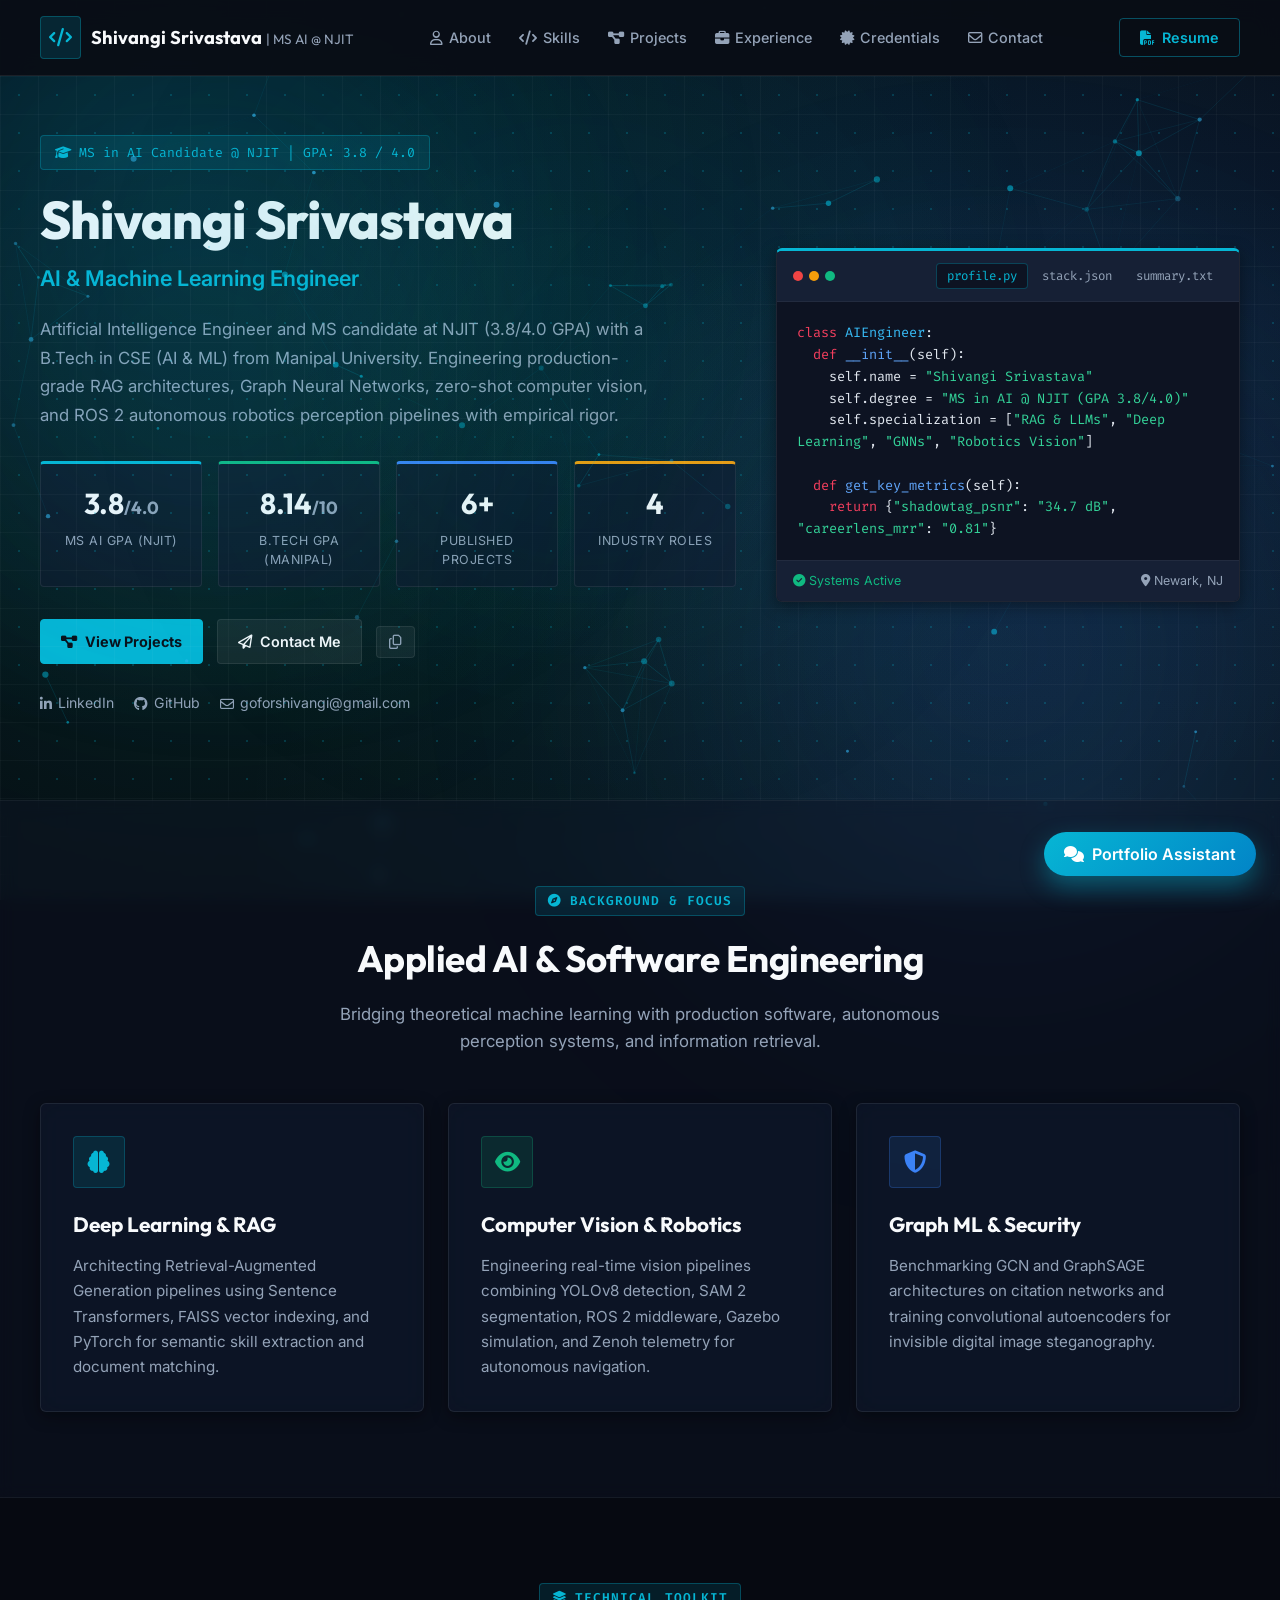
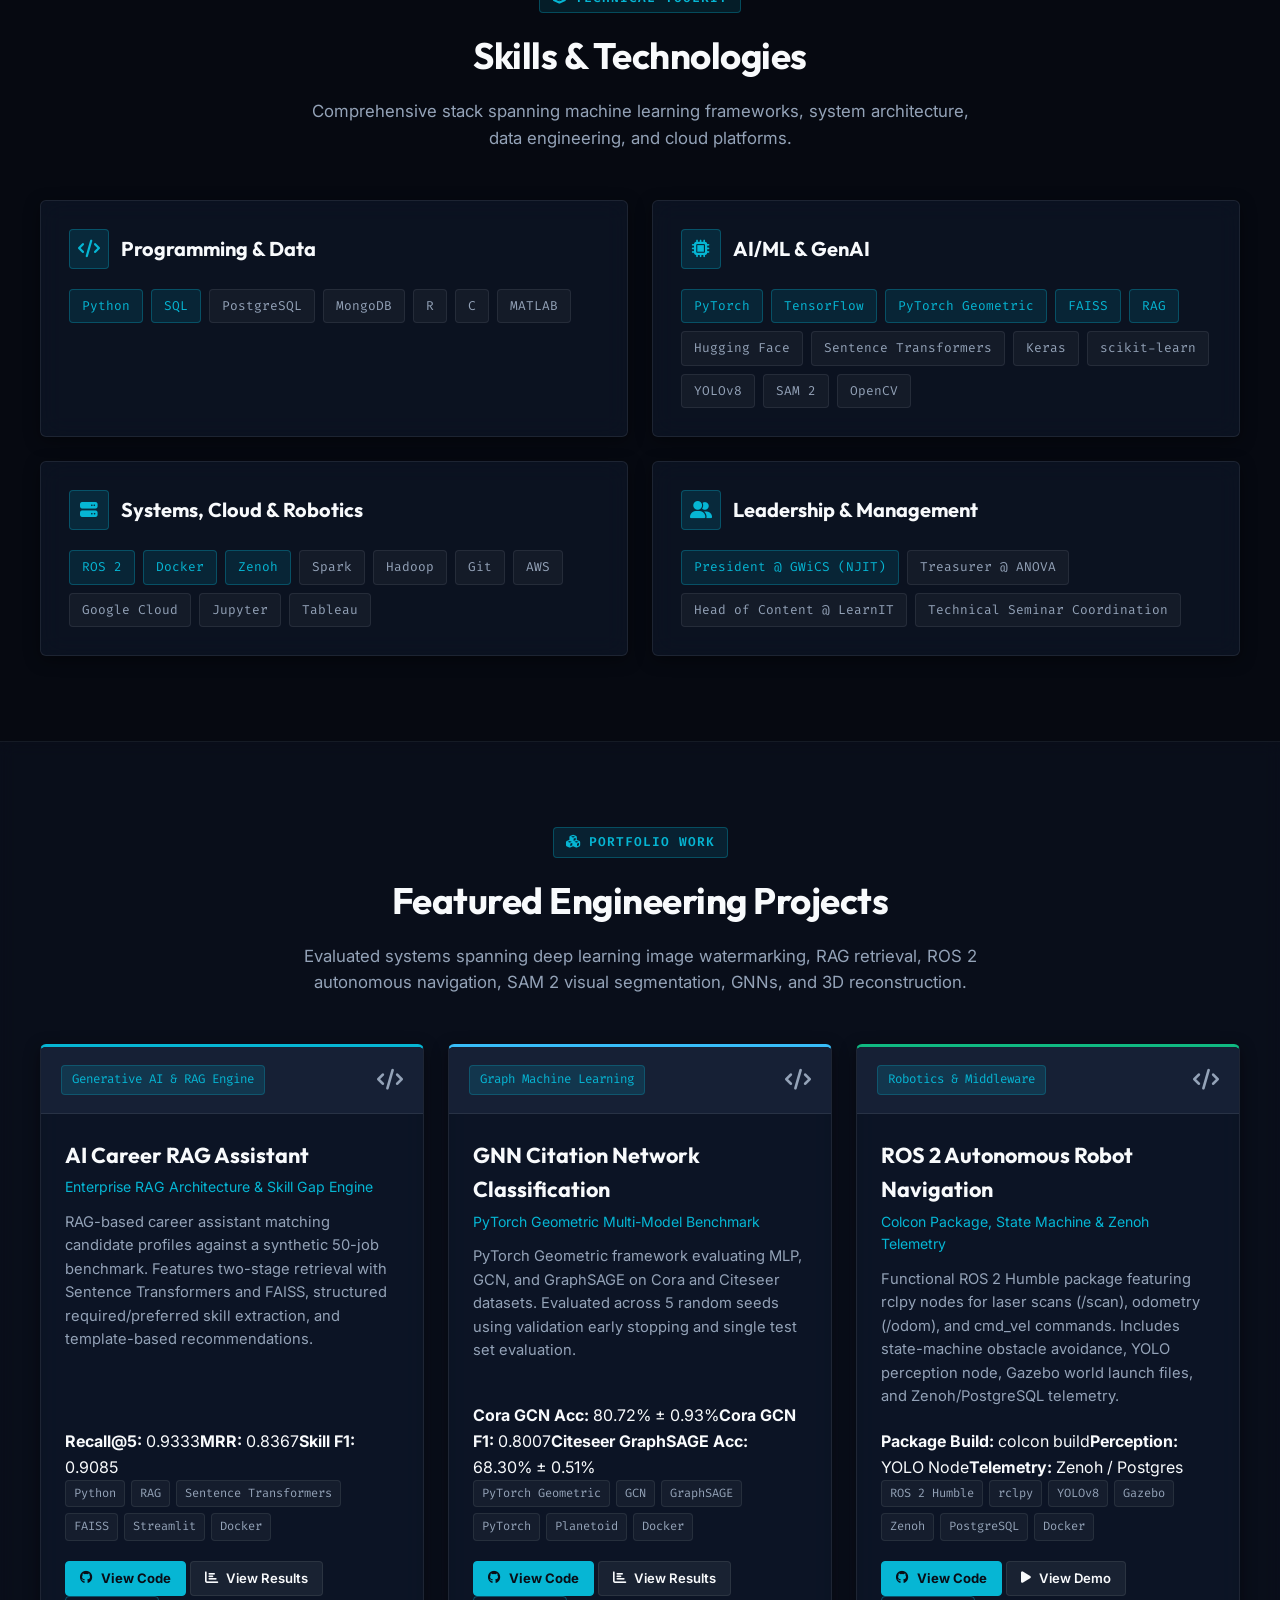
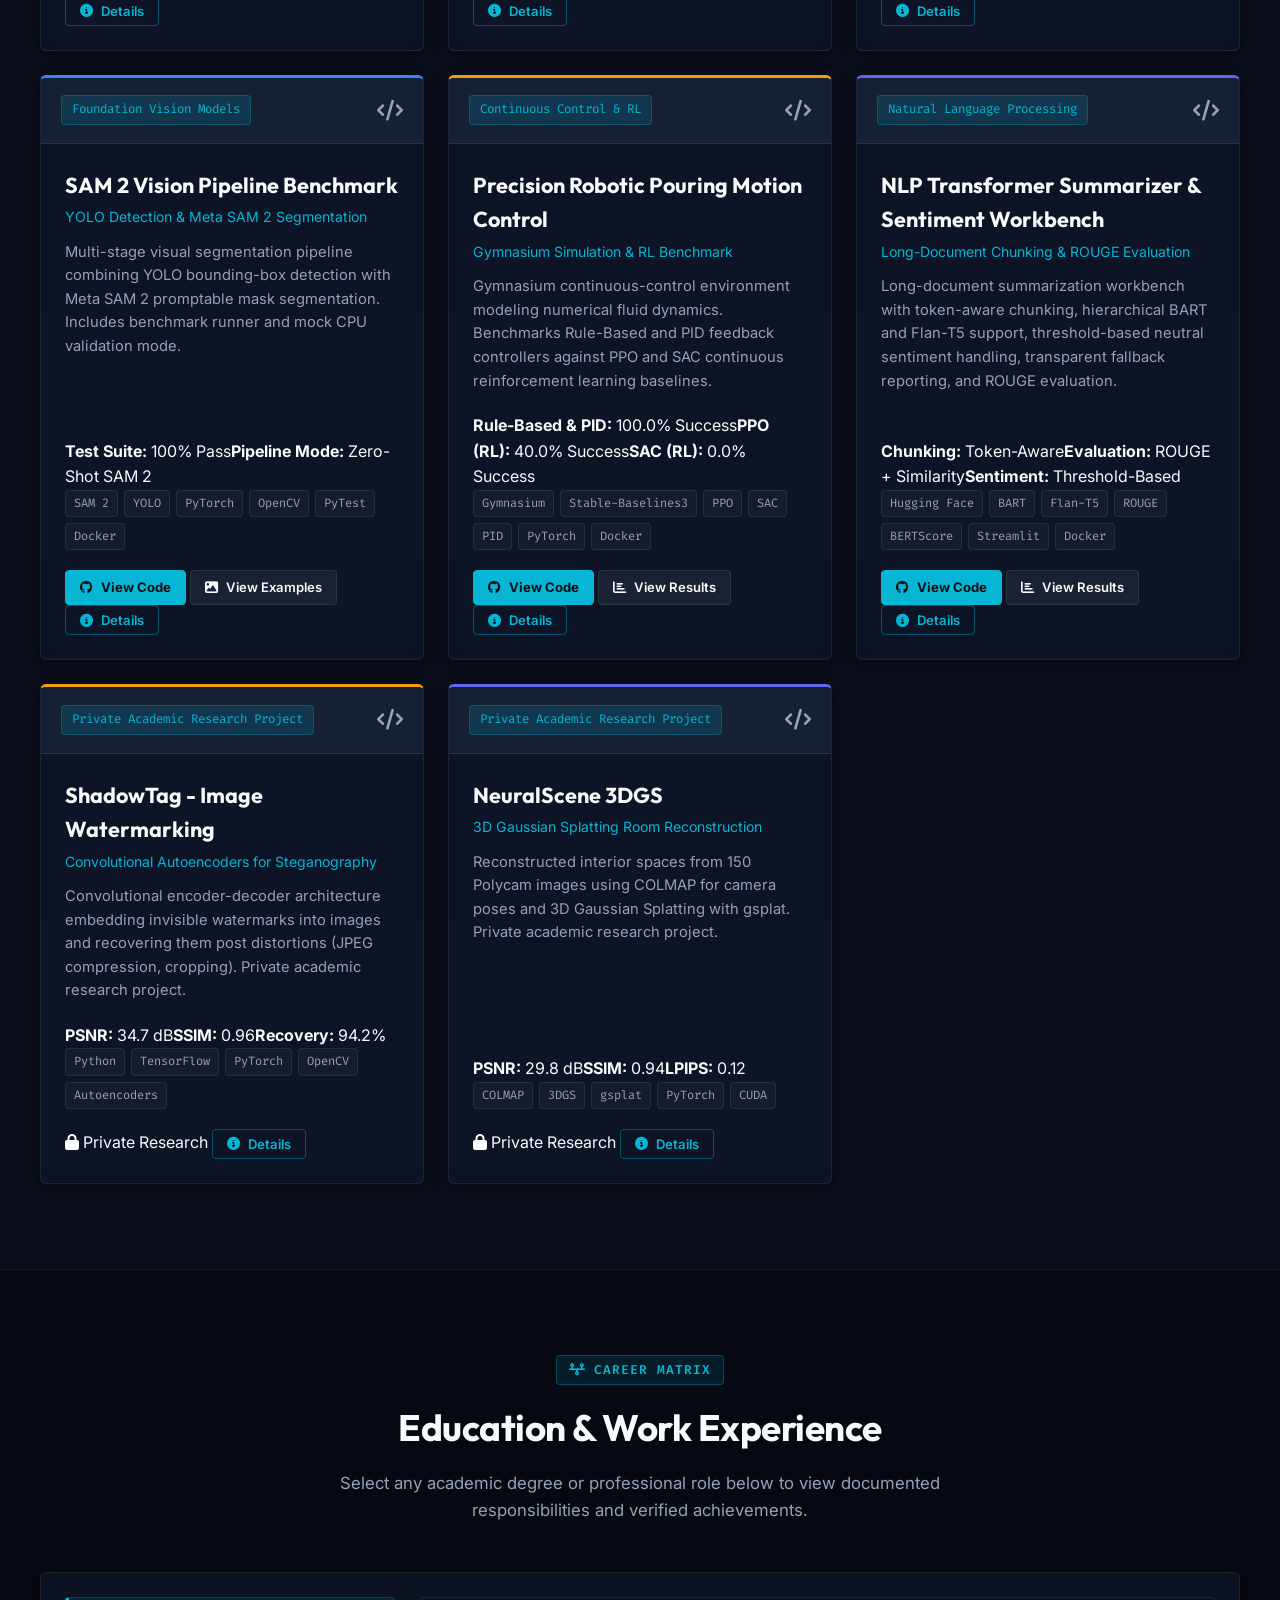
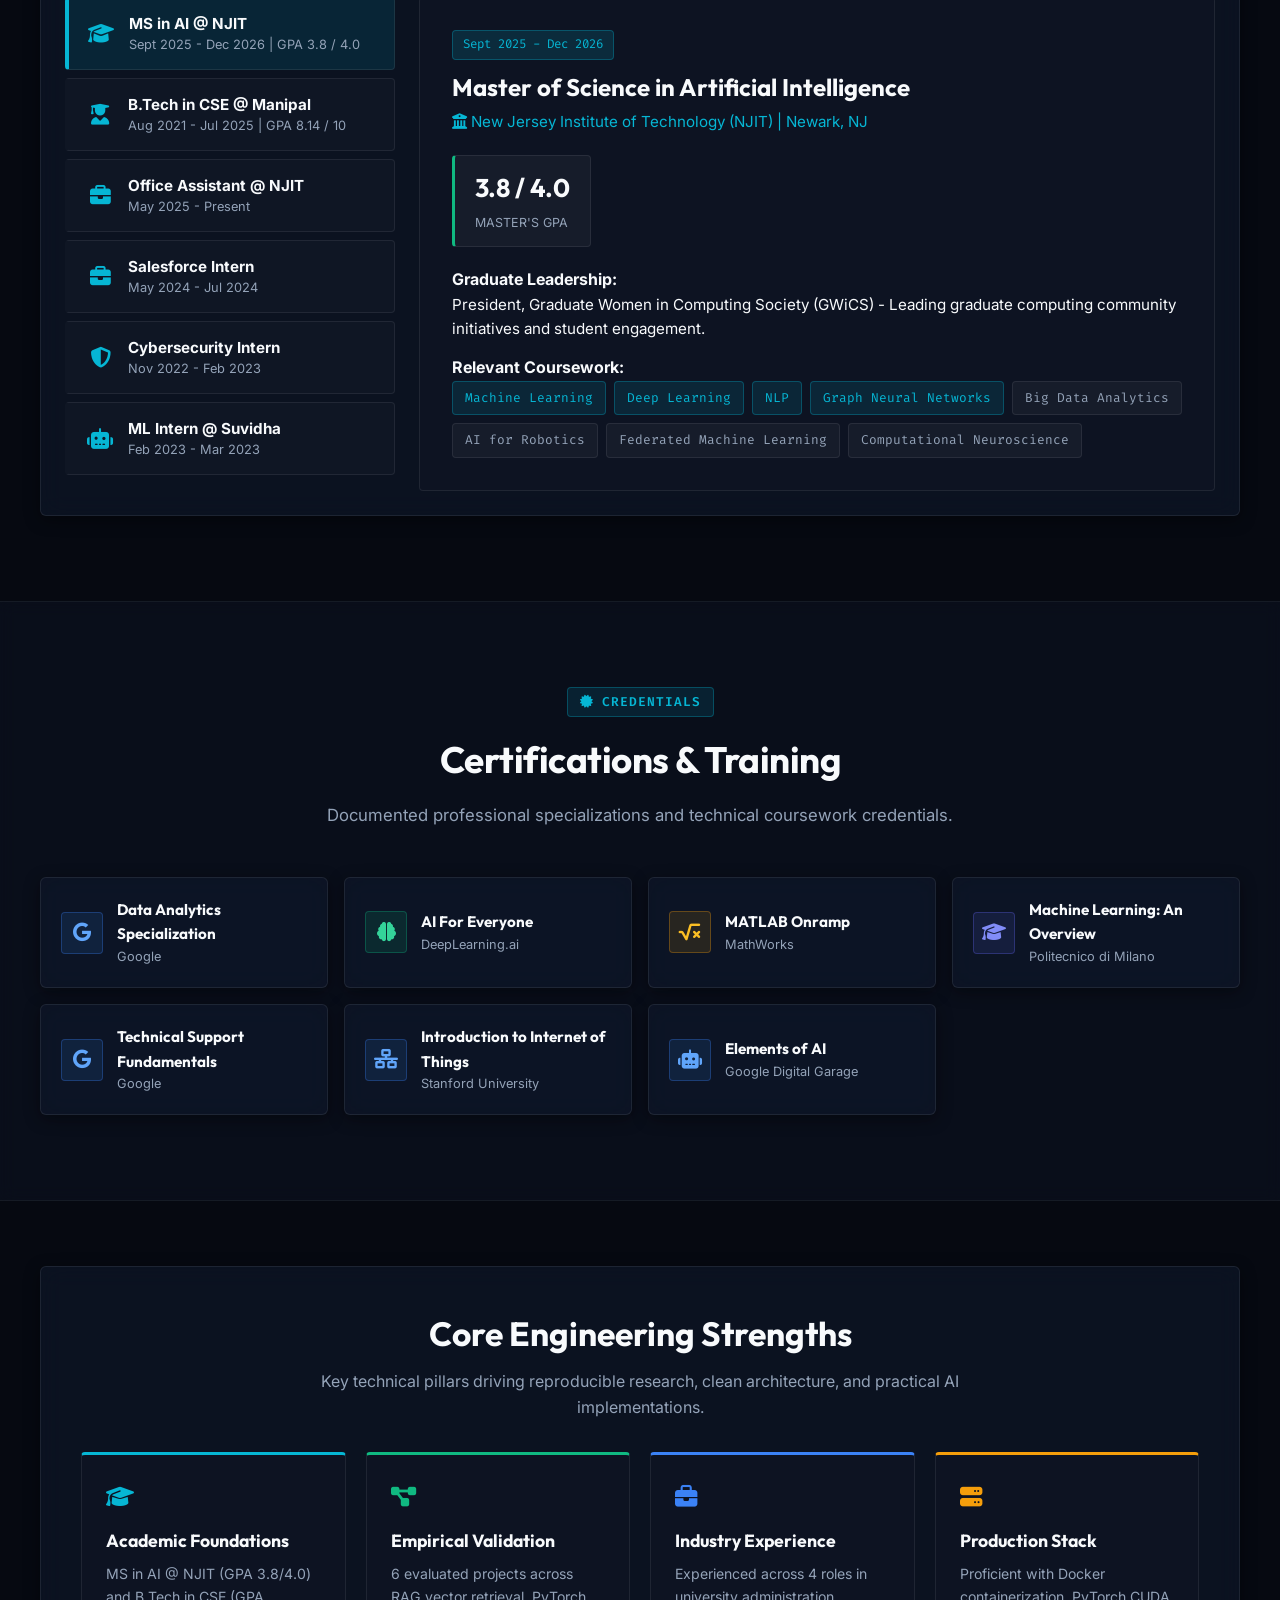
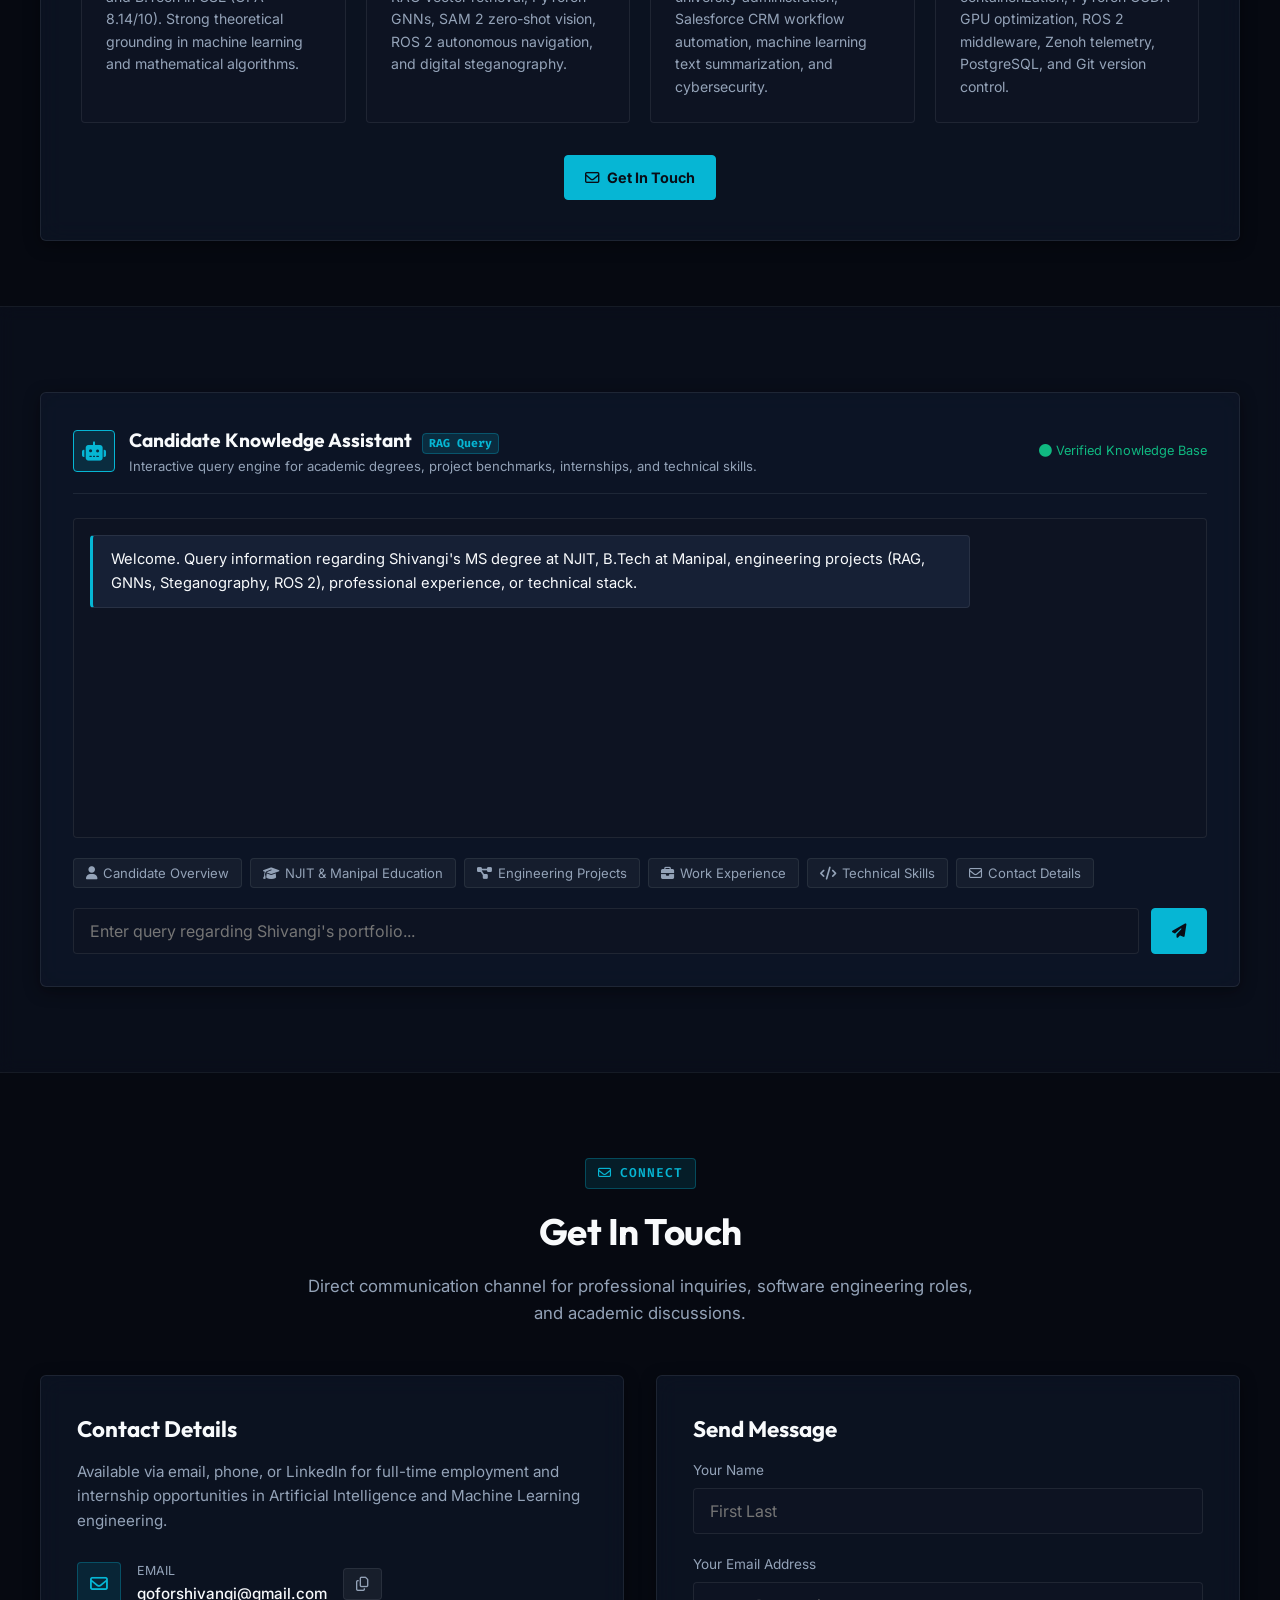
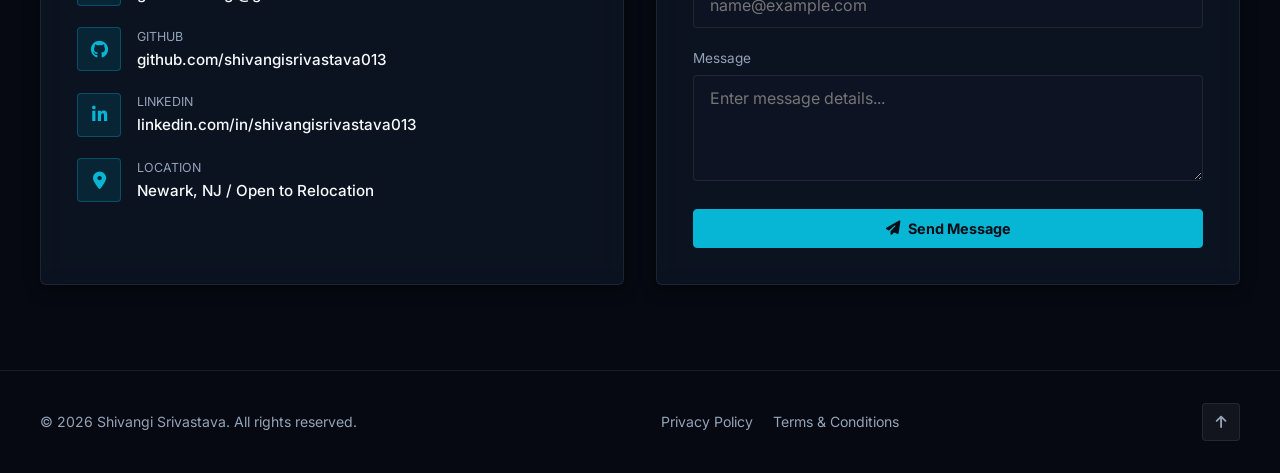
==== commit 7832245b: "fix(portfolio): restore missing script functions, add Playwright browser smoke test, update project " ====
--- a/index.html
+++ b/index.html
@@ -708,8 +708,8 @@
           <p>• <strong>Precision Robotic Pouring Motion Control</strong> | Gymnasium, Stable-Baselines3, PPO, SAC, PID, PyTorch<br>
           Engineered a Gymnasium continuous-control environment modeling fluid dynamics. Benchmarked Rule-Based & PID controllers (100% success rate, MAE 2.9-5.5 ml) against PPO (40% success) and SAC baselines.</p>
 
-          <p>• <strong>NLP Transformer Summarizer & Sentiment Workbench</strong> | Hugging Face, BART, Flan-T5, ROUGE, BERTScore, Streamlit<br>
-          Designed a long-document summarization workbench featuring token-aware sliding window chunking, 3-class sentiment analysis, ROUGE/BERTScore evaluation, and interactive Streamlit UI.</p>
+          <p>• <strong>NLP Transformer Summarizer & Sentiment Workbench</strong> | Hugging Face, BART, Flan-T5, ROUGE, Streamlit<br>
+          Designed a long-document summarization workbench with token-aware chunking, hierarchical BART and Flan-T5 support, threshold-based neutral sentiment handling, transparent fallback reporting, and ROUGE evaluation.</p>
 
           <p>• <strong>ShadowTag - Image Watermarking</strong> | Python, PyTorch, Autoencoders, OpenCV<br>
           Designed a convolutional autoencoder embedding invisible watermarks into images. Reached 34.7 dB PSNR, 0.96 SSIM, and 94.2% watermark recovery post-distortion.</p>
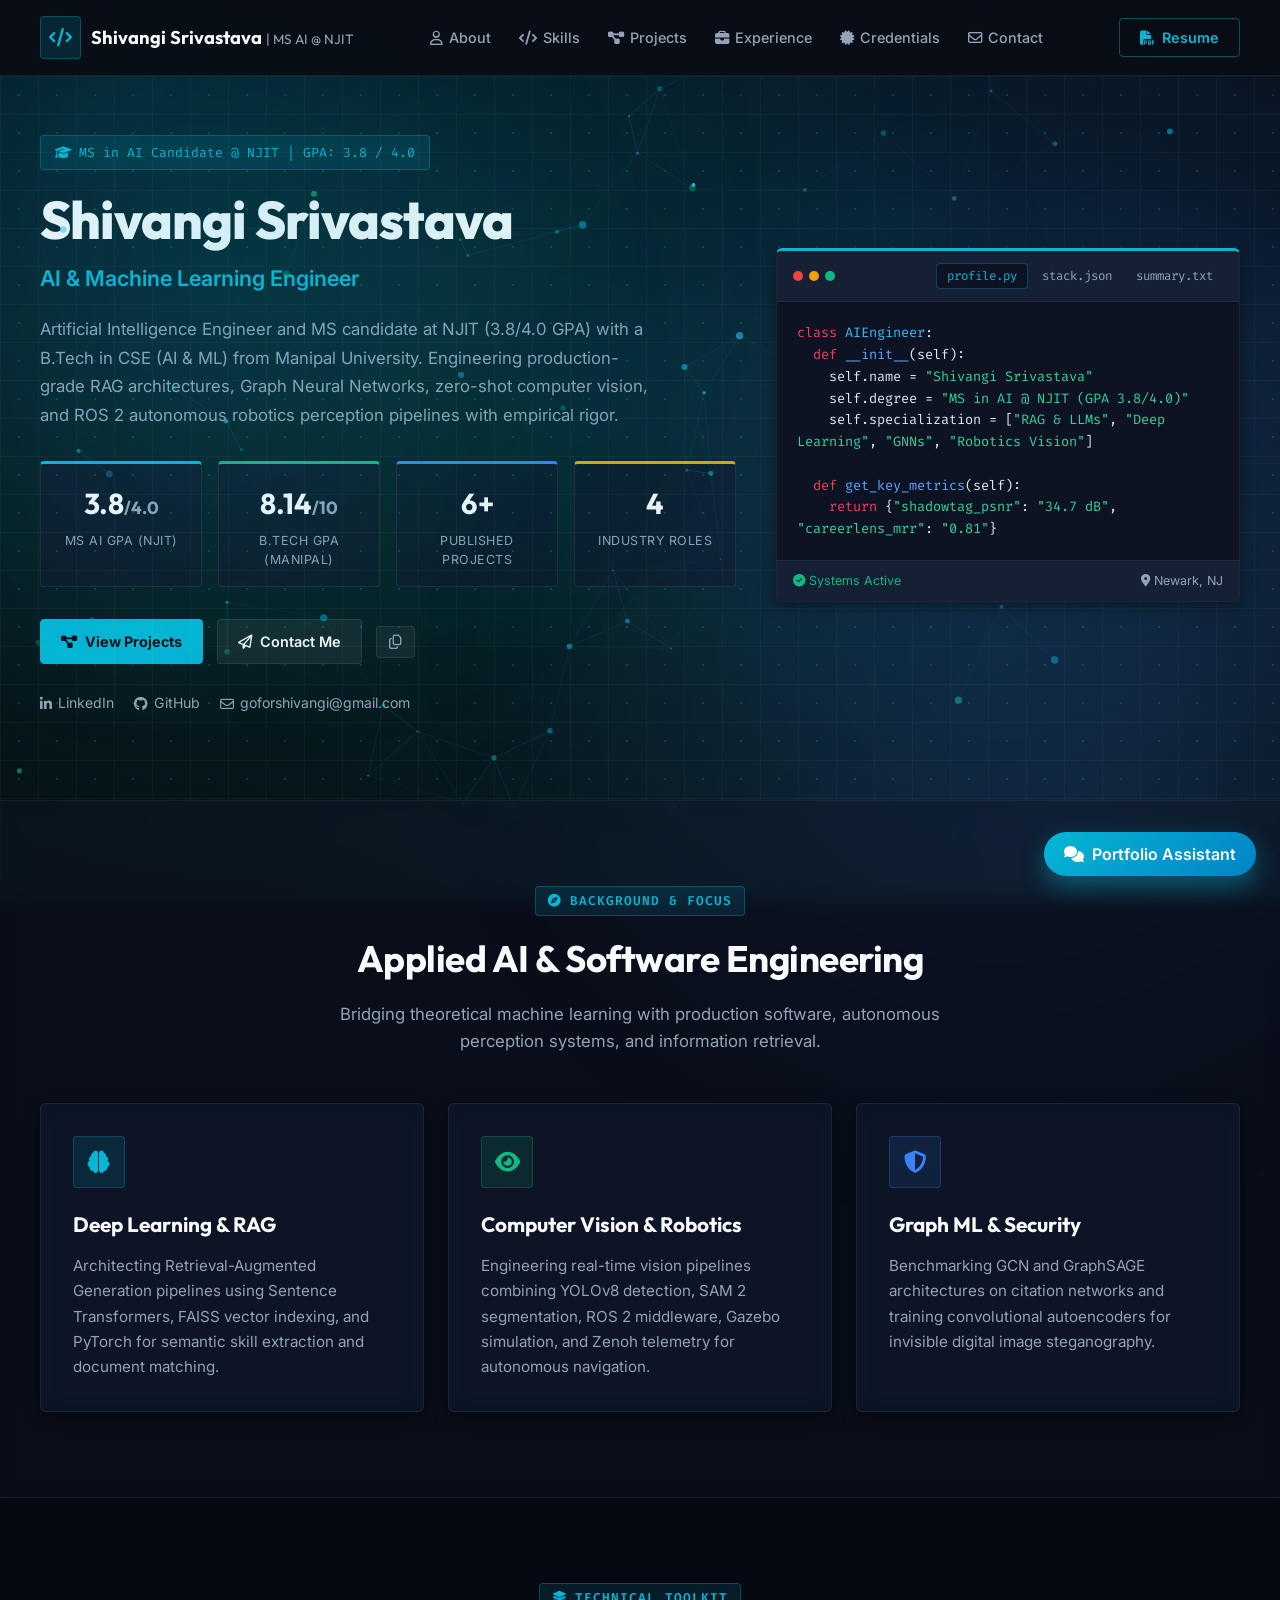
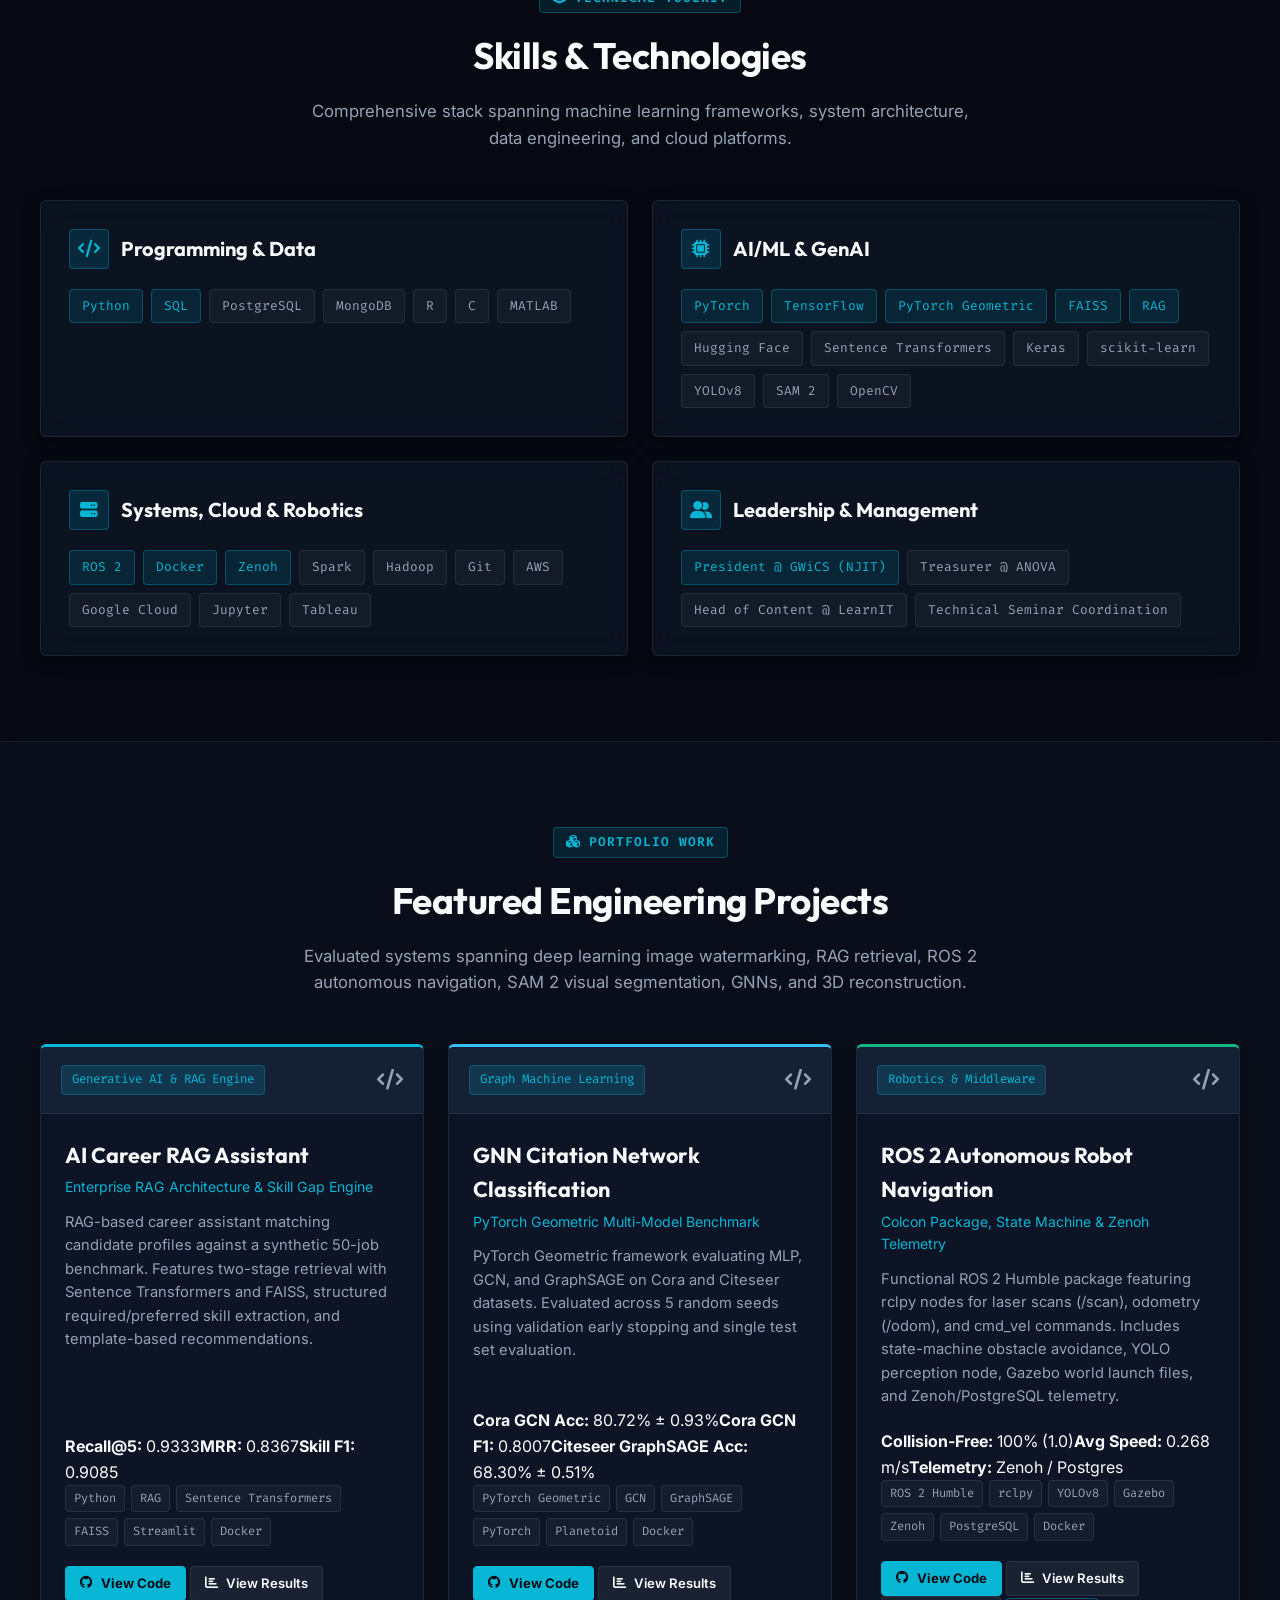
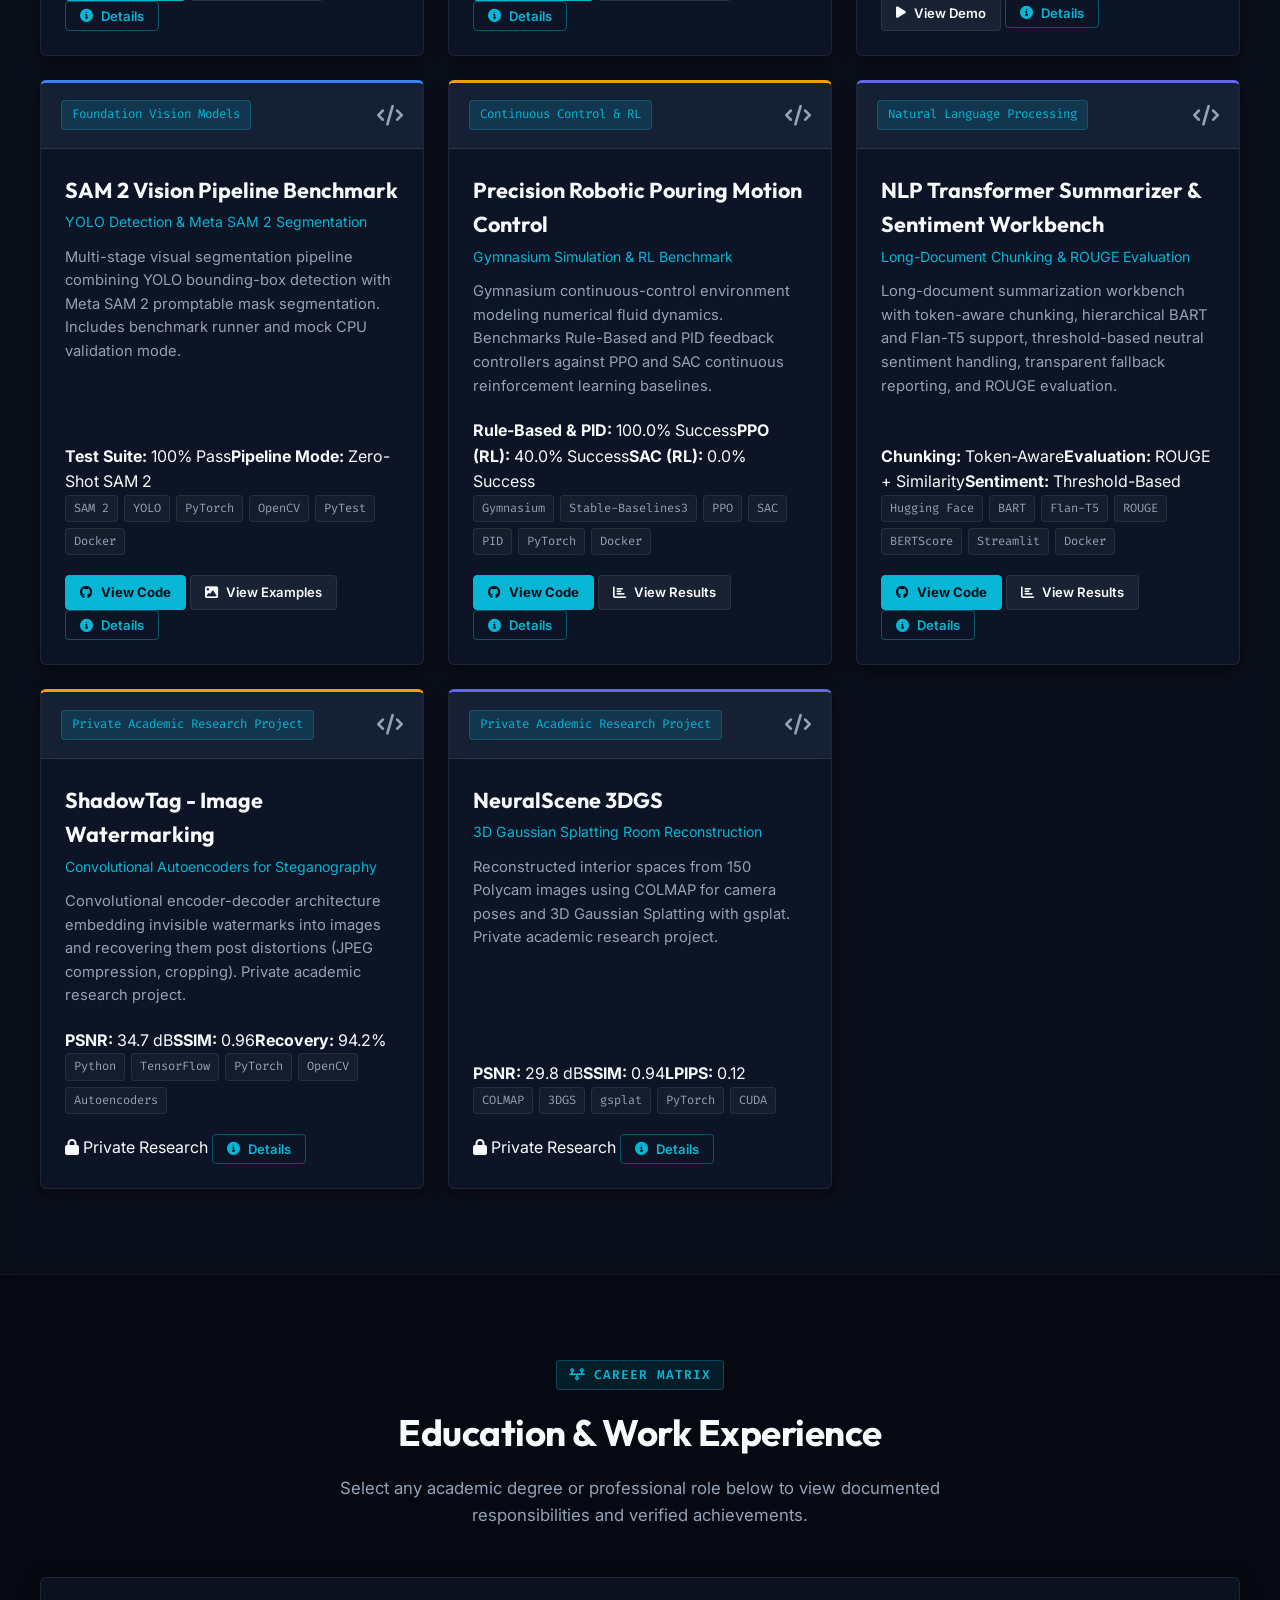
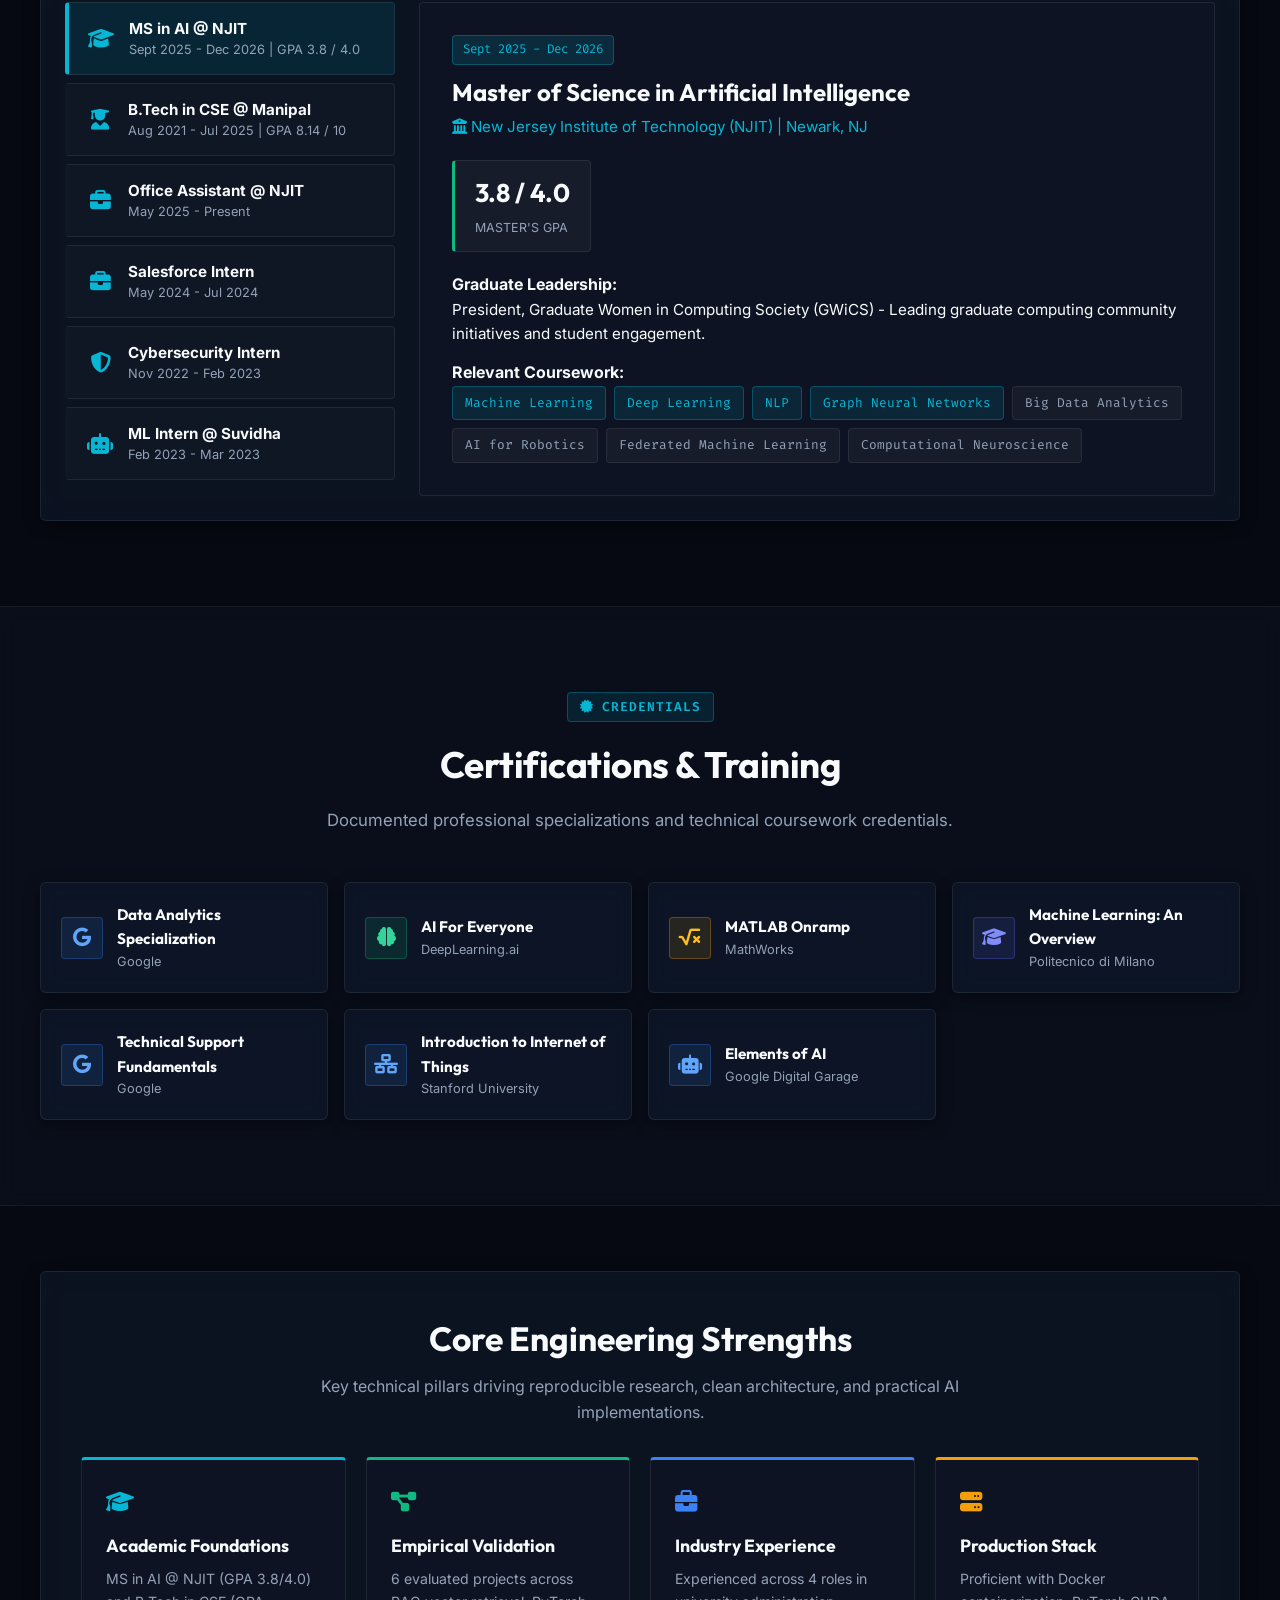
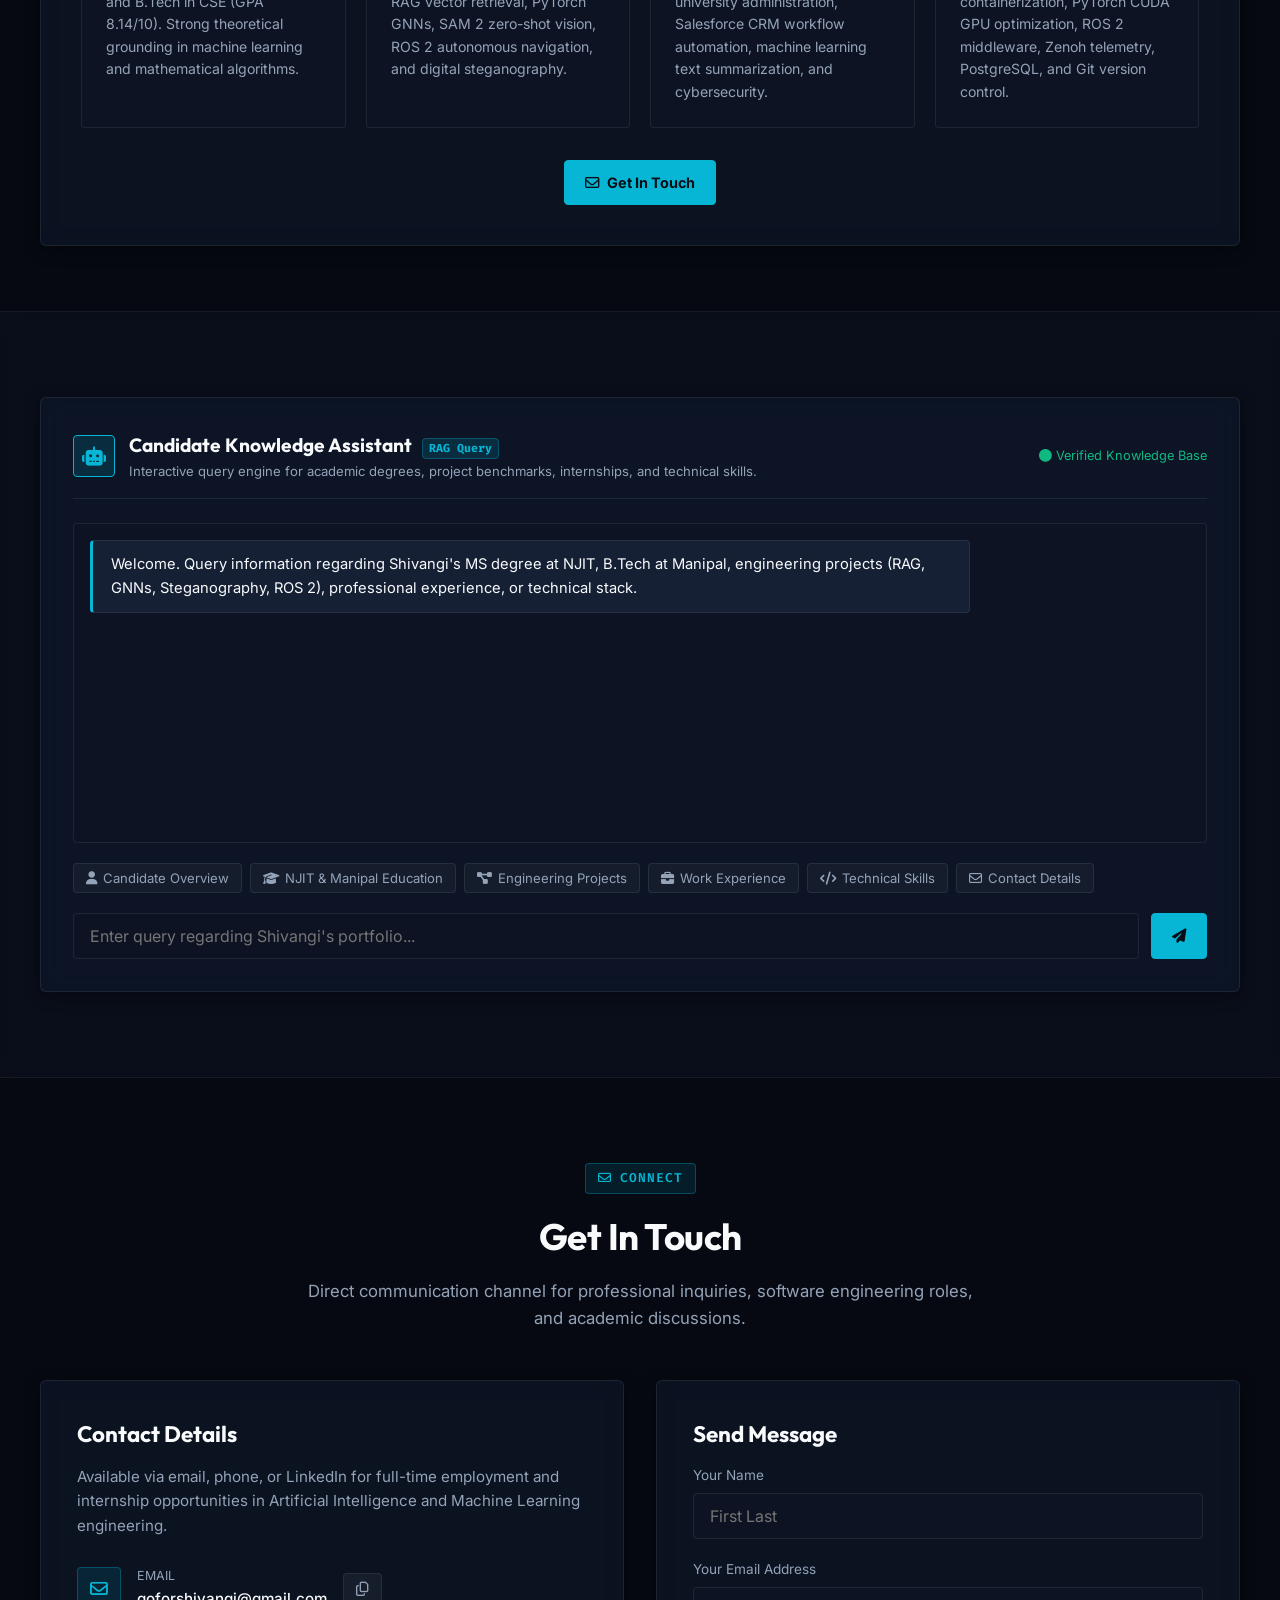
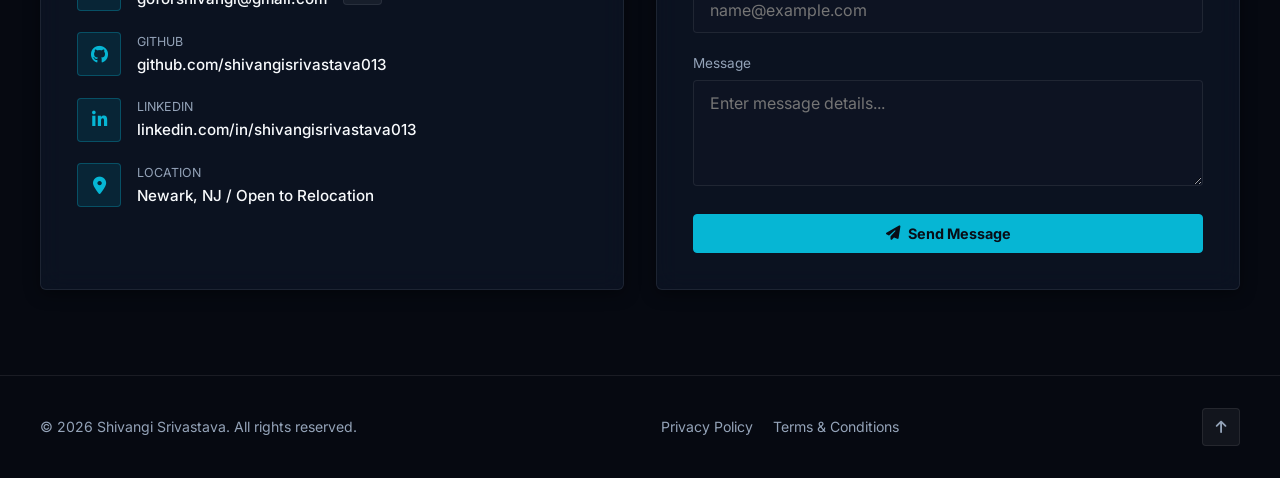
==== commit a6a4dd5c: "fix(portfolio): use AJAX for contact form submission to show on-screen toast popup without page rero" ====
--- a/index.html
+++ b/index.html
@@ -587,7 +587,7 @@
           </div>
 
           <!-- Direct Contact Form -->
-          <form action="https://formsubmit.co/goforshivangi@gmail.com" method="POST" class="contact-form glass-card" id="contactForm">
+          <form class="contact-form glass-card" id="contactForm">
             <input type="hidden" name="_subject" value="New Portfolio Inquiry for Shivangi Srivastava">
             <input type="hidden" name="_captcha" value="false">
             <input type="hidden" name="_template" value="table">
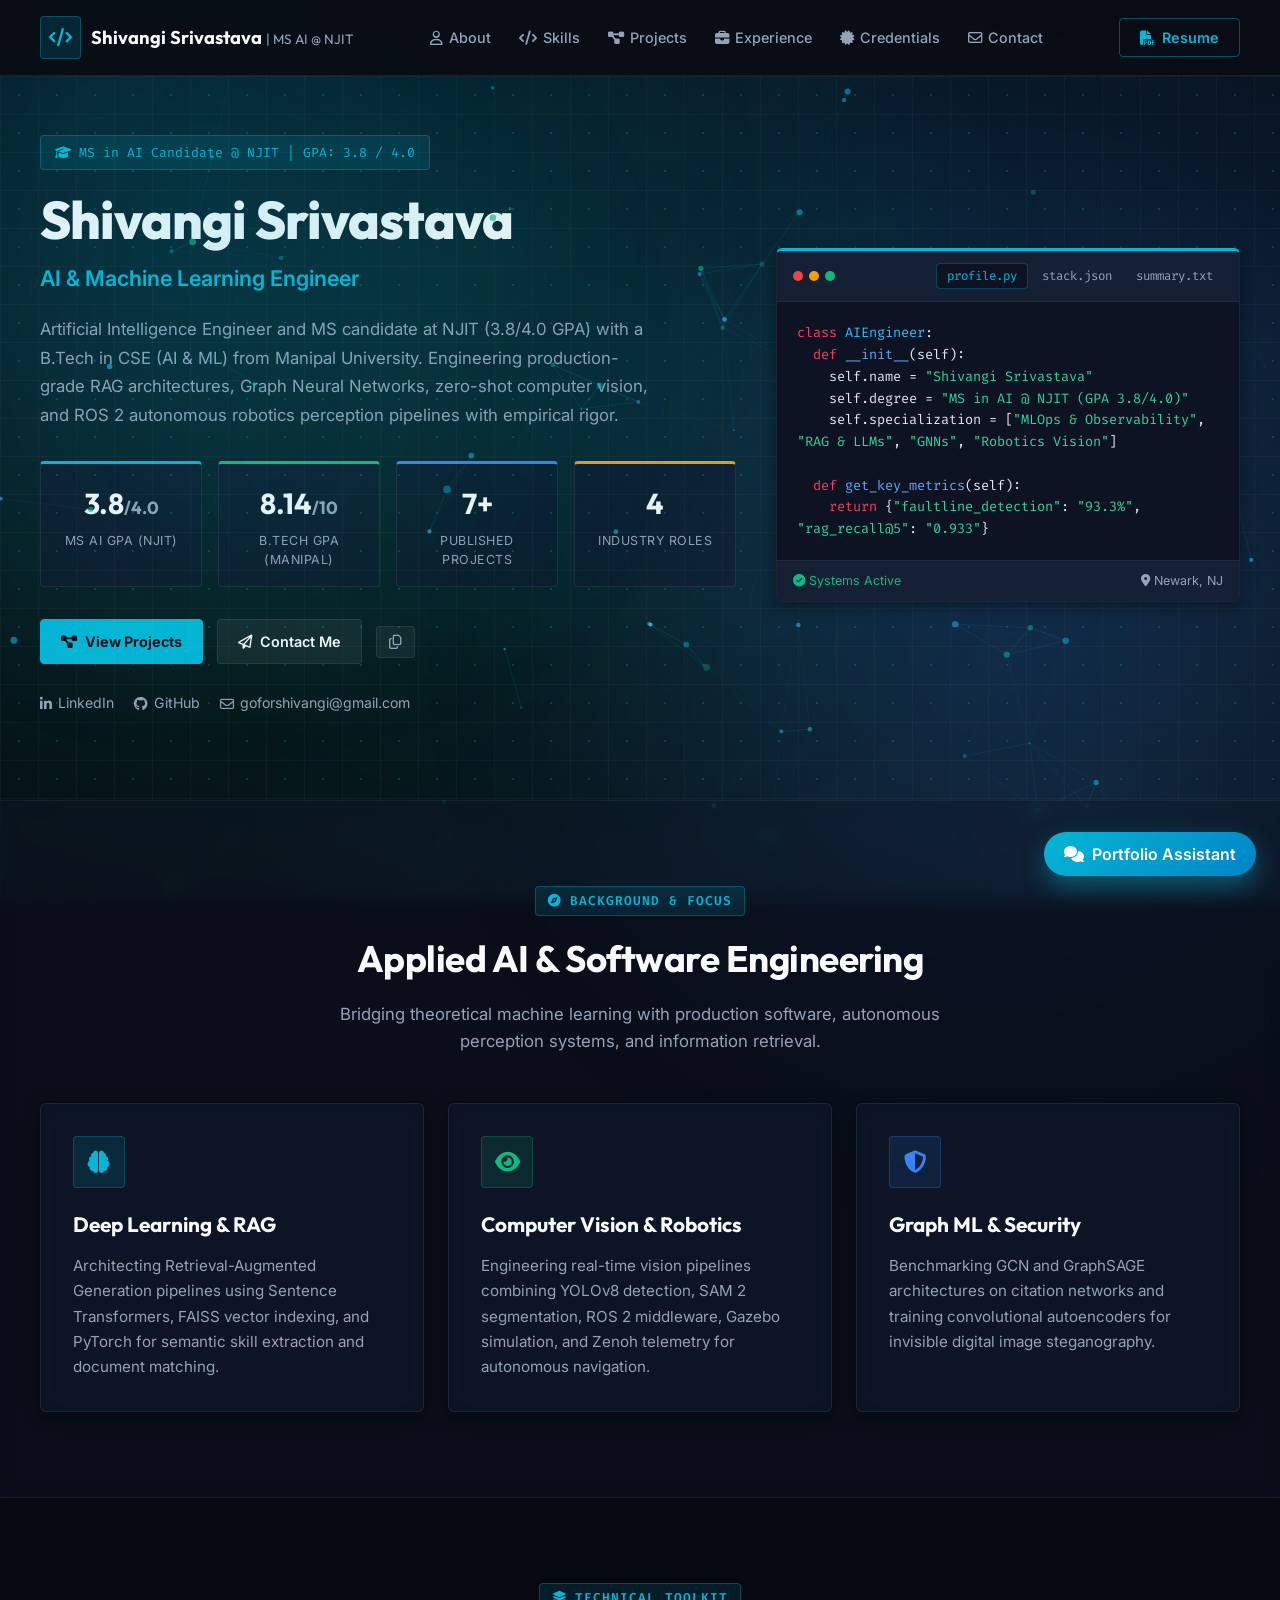
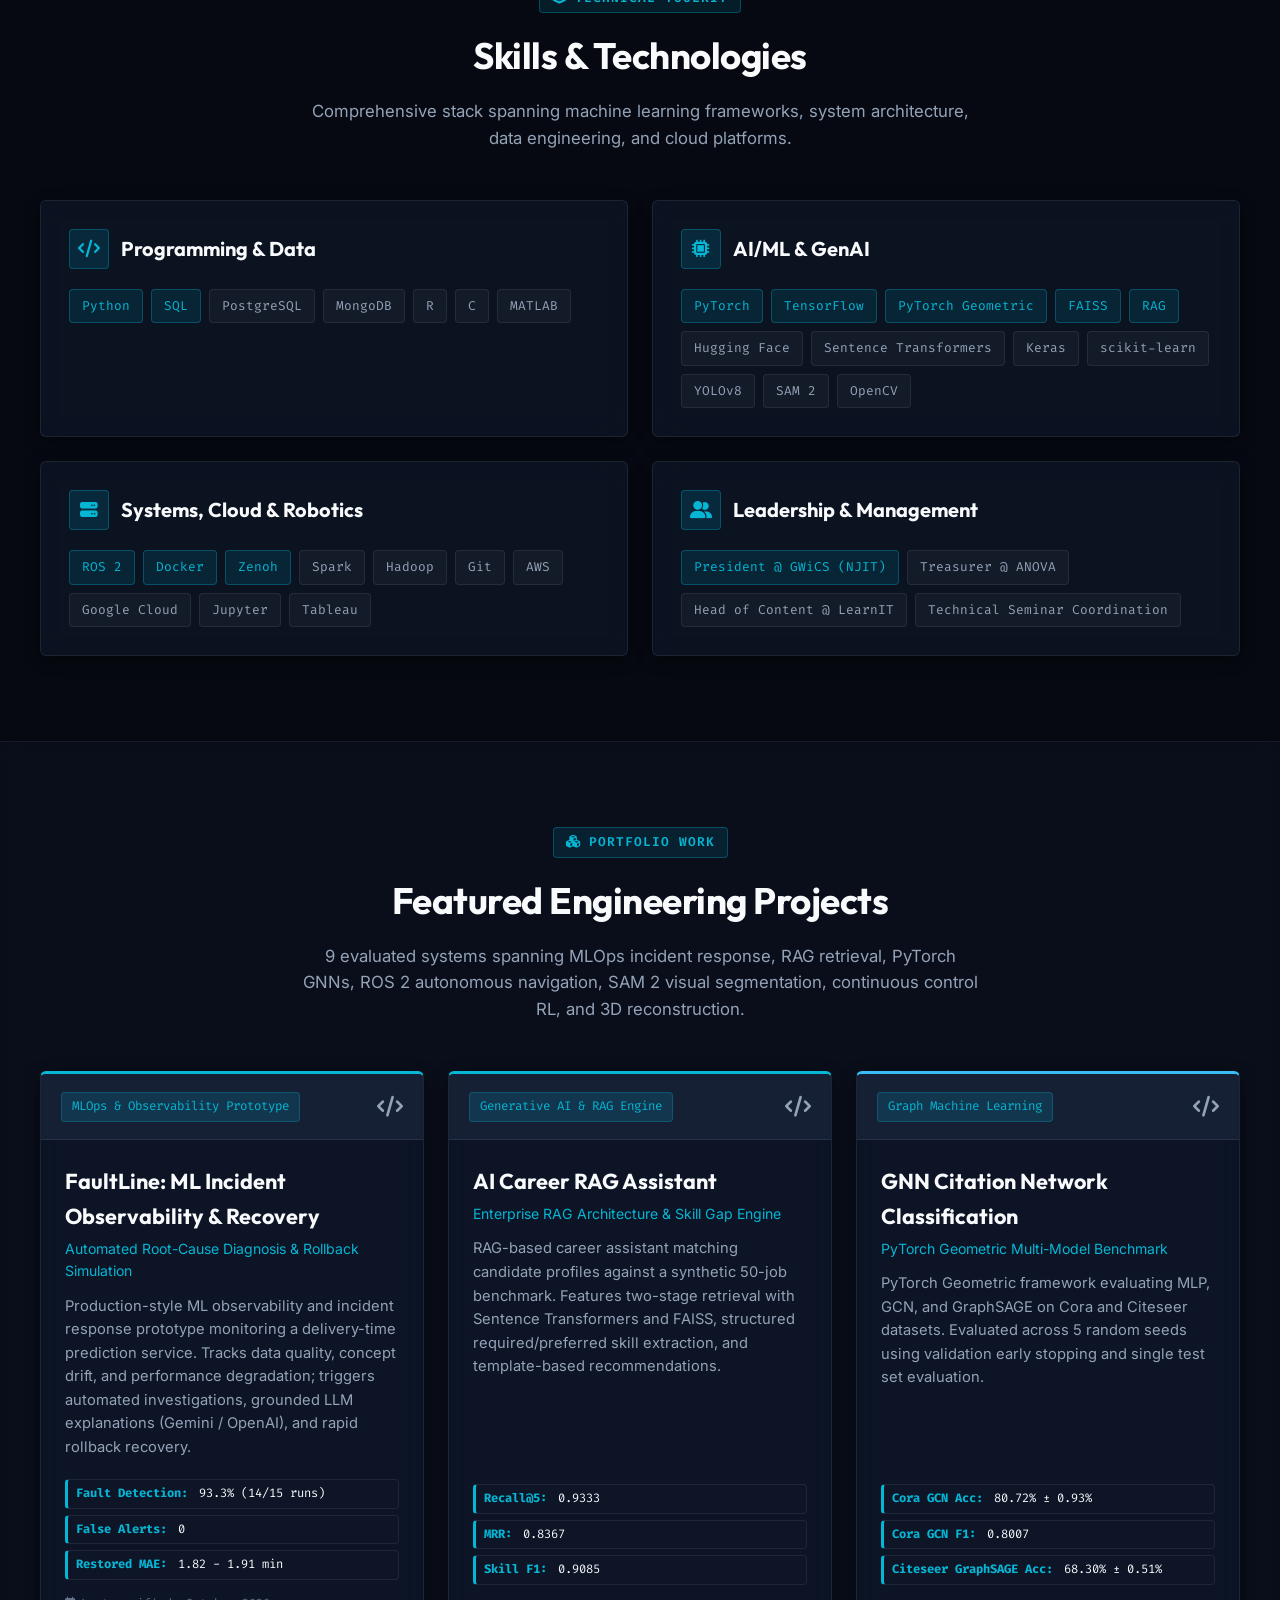
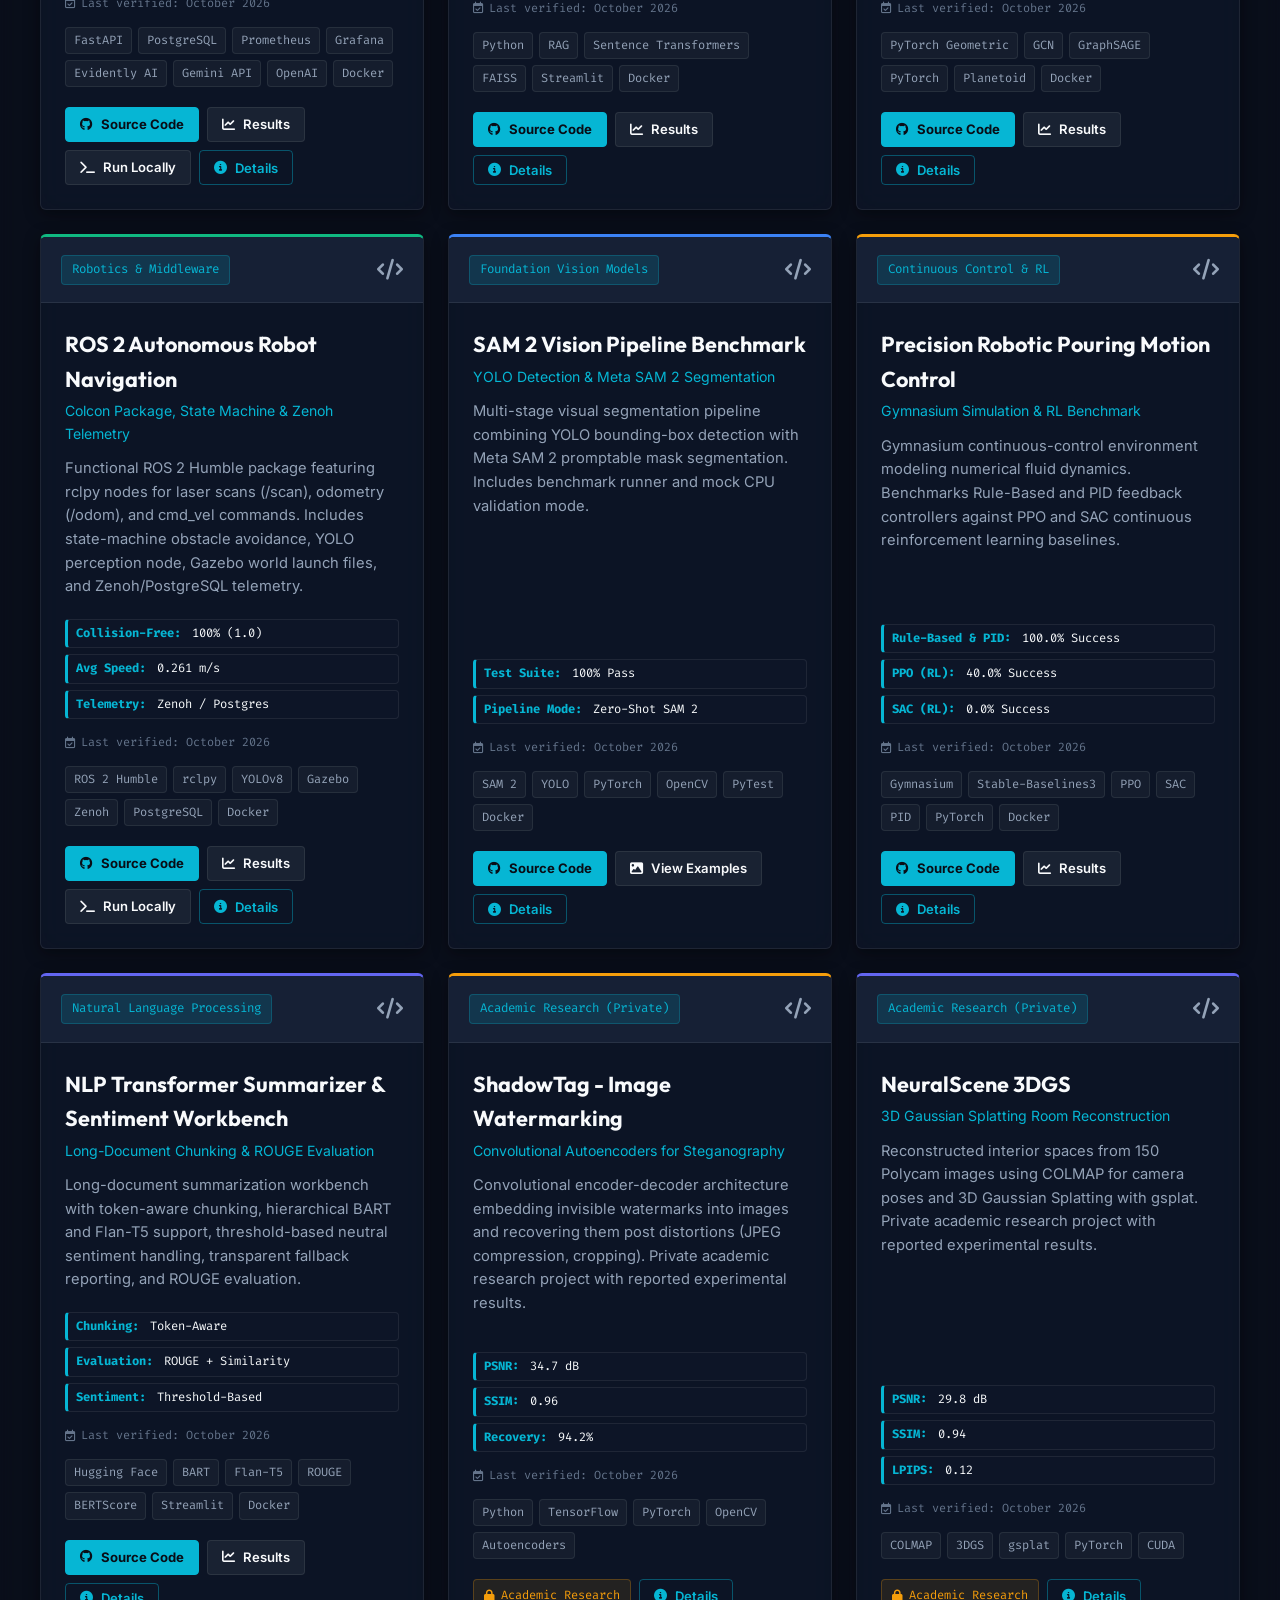
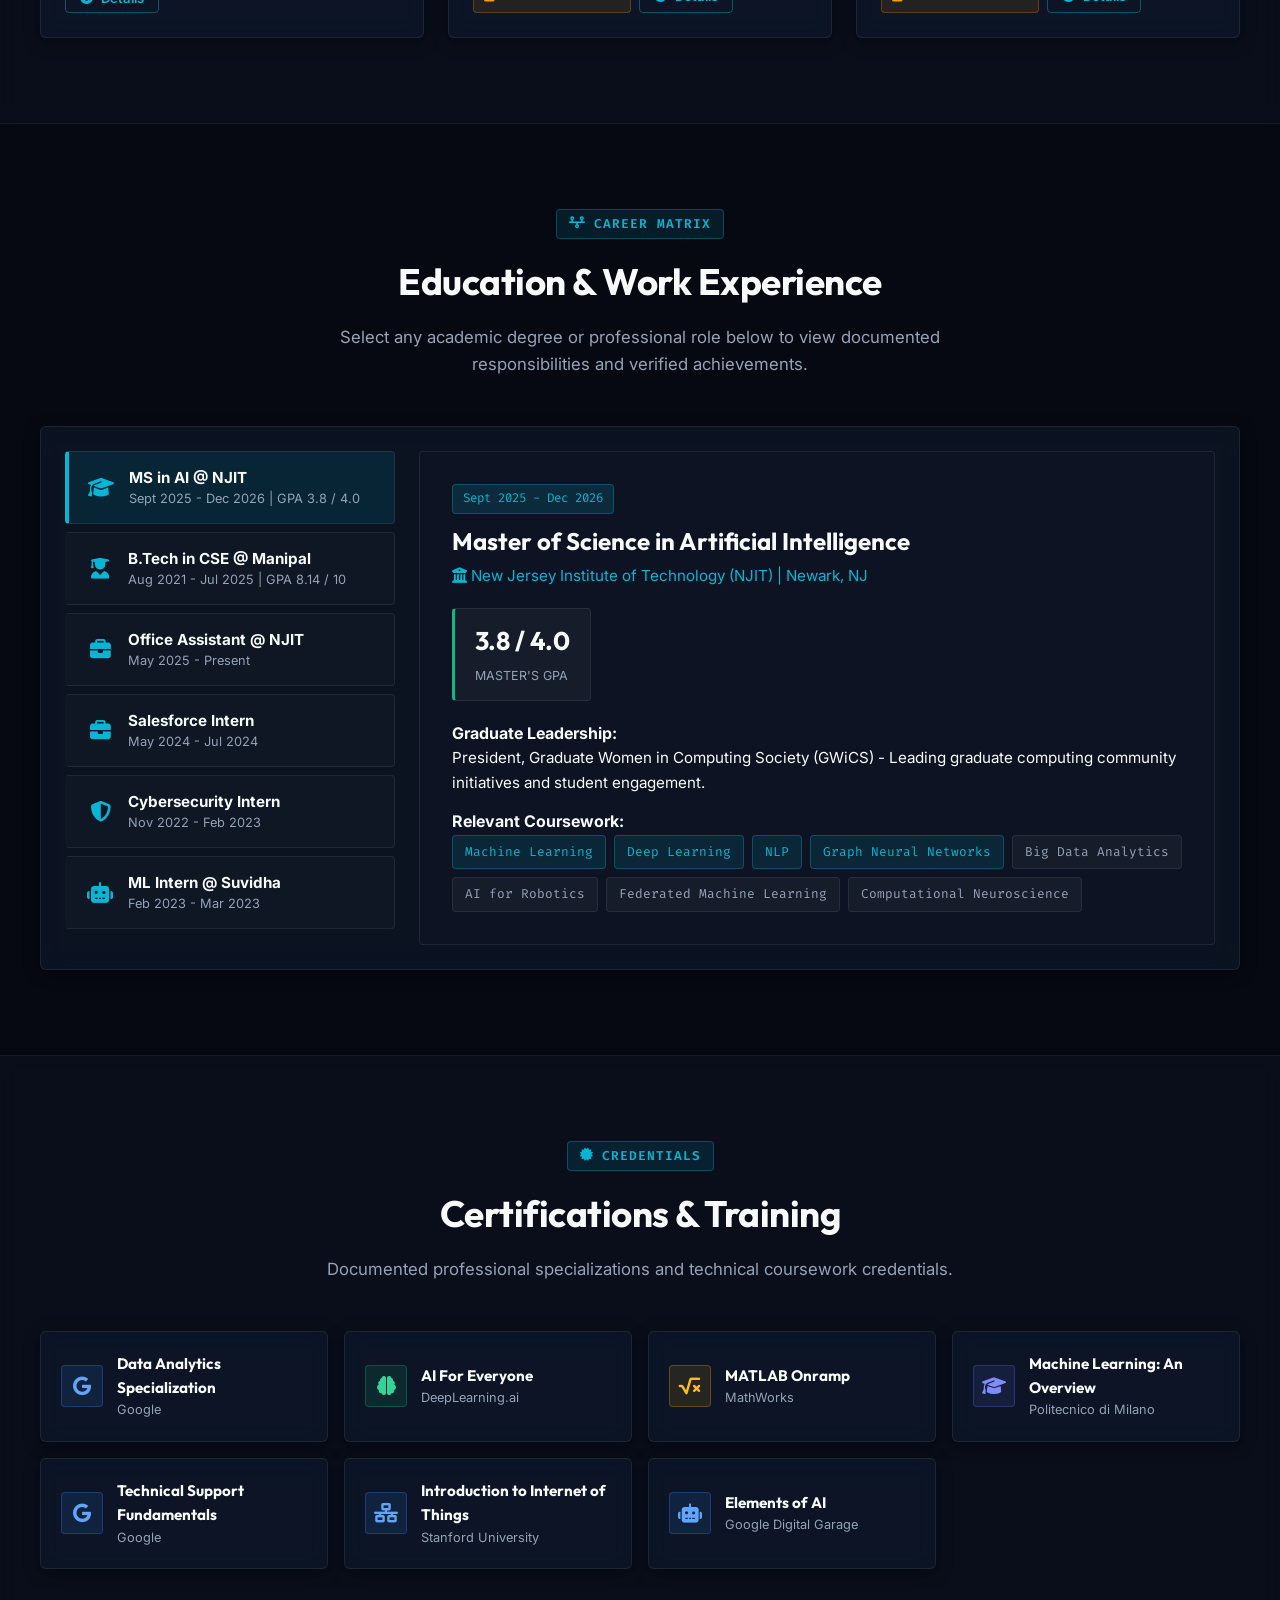
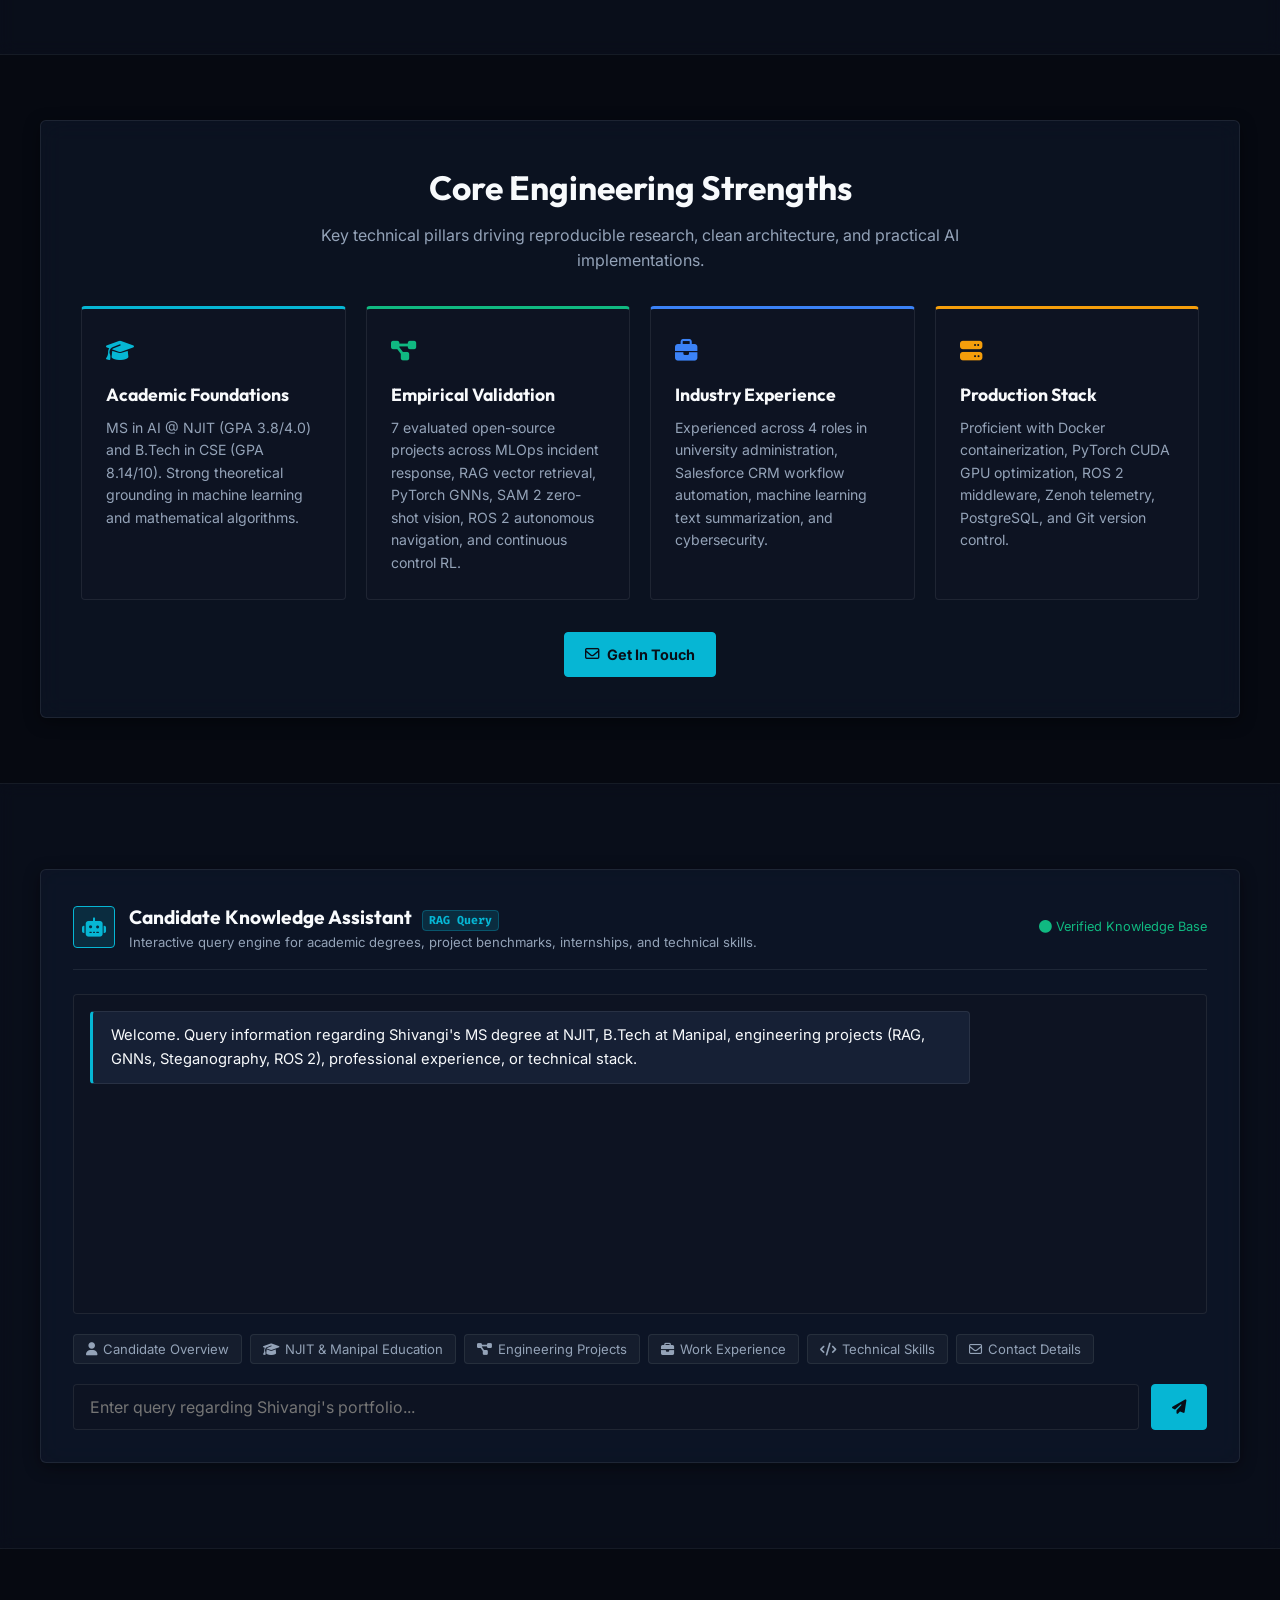
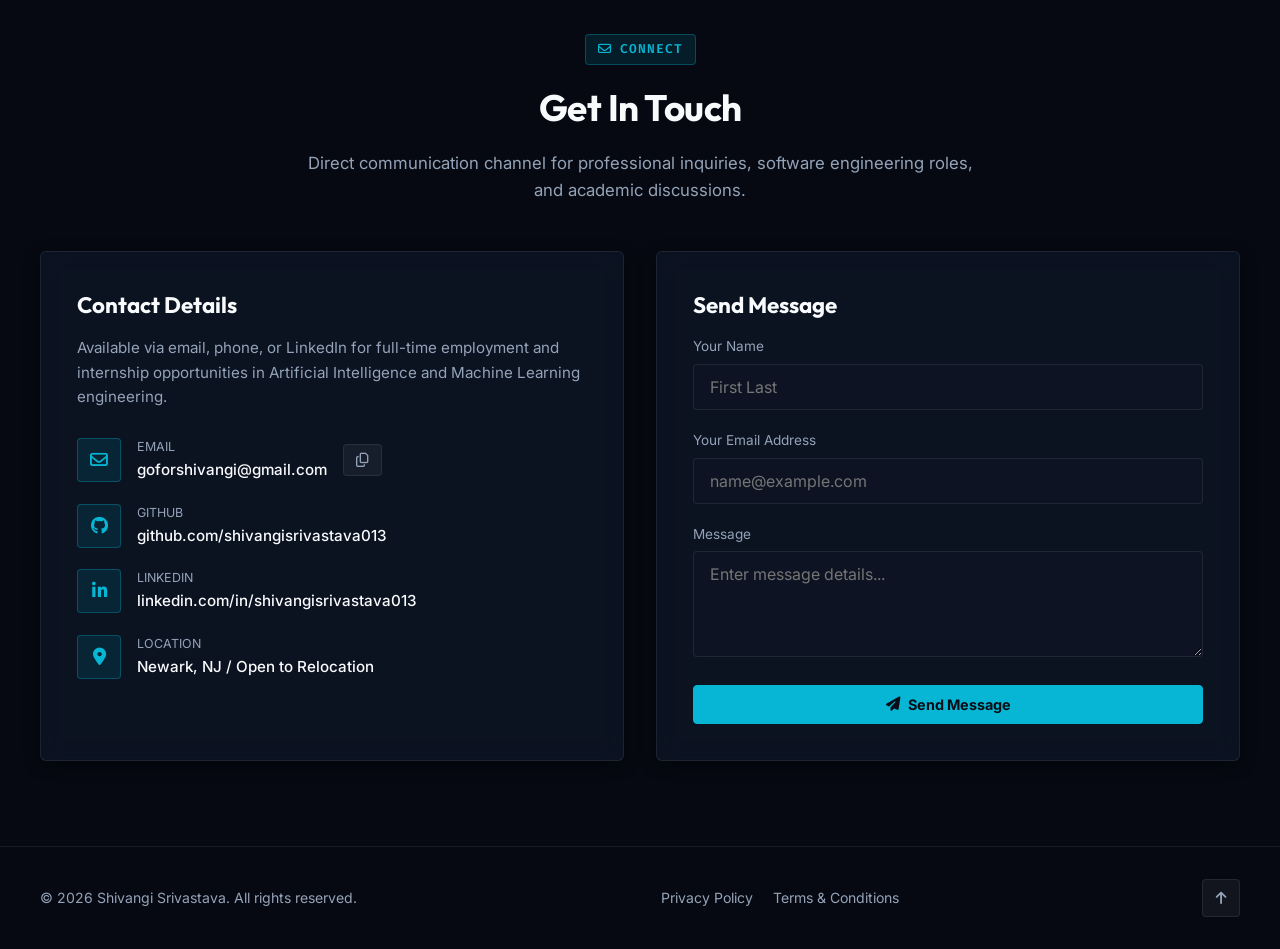
==== commit f6cbfe37: "feat(views): integrate FaultLine in hero terminal, projects section, and resume modal" ====
--- a/index.html
+++ b/index.html
@@ -13,7 +13,7 @@
   <link href="https://fonts.googleapis.com/css2?family=Inter:wght@300;400;500;600;700&family=Outfit:wght@400;500;600;700;800&family=Fira+Code:wght@400;500&display=swap" rel="stylesheet">
   <!-- FontAwesome Icons -->
   <link rel="stylesheet" href="https://cdnjs.cloudflare.com/ajax/libs/font-awesome/6.4.0/css/all.min.css" />
-  <link rel="stylesheet" href="style.css?v=7.0" />
+  <link rel="stylesheet" href="style.css?v=8.0" />
 </head>
 <body>
 
@@ -88,7 +88,7 @@
               <span class="stat-label">B.Tech GPA (Manipal)</span>
             </div>
             <div class="stat-card stat-card-blue">
-              <span class="stat-number">6+</span>
+              <span class="stat-number" id="heroProjectCount">7+</span>
               <span class="stat-label">Published Projects</span>
             </div>
             <div class="stat-card stat-card-amber">
@@ -142,9 +142,9 @@
                 <br>&nbsp;&nbsp;<span class="code-keyword">def</span> <span class="code-func">__init__</span>(self):
                 <br>&nbsp;&nbsp;&nbsp;&nbsp;self.name = <span class="code-string">"Shivangi Srivastava"</span>
                 <br>&nbsp;&nbsp;&nbsp;&nbsp;self.degree = <span class="code-string">"MS in AI @ NJIT (GPA 3.8/4.0)"</span>
-                <br>&nbsp;&nbsp;&nbsp;&nbsp;self.specialization = [<span class="code-string">"RAG & LLMs"</span>, <span class="code-string">"Deep Learning"</span>, <span class="code-string">"GNNs"</span>, <span class="code-string">"Robotics Vision"</span>]
+                <br>&nbsp;&nbsp;&nbsp;&nbsp;self.specialization = [<span class="code-string">"MLOps & Observability"</span>, <span class="code-string">"RAG & LLMs"</span>, <span class="code-string">"GNNs"</span>, <span class="code-string">"Robotics Vision"</span>]
                 <br><br>&nbsp;&nbsp;<span class="code-keyword">def</span> <span class="code-func">get_key_metrics</span>(self):
-                <br>&nbsp;&nbsp;&nbsp;&nbsp;<span class="code-keyword">return</span> {<span class="code-string">"shadowtag_psnr"</span>: <span class="code-string">"34.7 dB"</span>, <span class="code-string">"careerlens_mrr"</span>: <span class="code-string">"0.81"</span>}
+                <br>&nbsp;&nbsp;&nbsp;&nbsp;<span class="code-keyword">return</span> {<span class="code-string">"faultline_detection"</span>: <span class="code-string">"93.3%"</span>, <span class="code-string">"rag_recall@5"</span>: <span class="code-string">"0.933"</span>}
               </div>
             </div>
             <div class="avatar-footer">
@@ -285,7 +285,7 @@
         <div class="section-header text-center">
           <span class="section-badge"><i class="fa-solid fa-cubes"></i> PORTFOLIO WORK</span>
           <h2 class="section-title">Featured Engineering Projects</h2>
-          <p class="section-subtitle">Evaluated systems spanning deep learning image watermarking, RAG retrieval, ROS 2 autonomous navigation, SAM 2 visual segmentation, GNNs, and 3D reconstruction.</p>
+          <p class="section-subtitle"><span id="totalProjectsCount">9</span> evaluated systems spanning MLOps incident response, RAG retrieval, PyTorch GNNs, ROS 2 autonomous navigation, SAM 2 visual segmentation, continuous control RL, and 3D reconstruction.</p>
         </div>
 
         <div class="projects-bento-grid" id="projectsGrid">
@@ -473,7 +473,7 @@
             <div class="wholesome-grid-card" style="border-top-color: var(--accent-emerald);">
               <div class="wholesome-icon" style="color: var(--accent-emerald);"><i class="fa-solid fa-diagram-project"></i></div>
               <h4>Empirical Validation</h4>
-              <p>6 evaluated projects across RAG vector retrieval, PyTorch GNNs, SAM 2 zero-shot vision, ROS 2 autonomous navigation, and digital steganography.</p>
+              <p><span id="evaluatedProjectsCount">7</span> evaluated open-source projects across MLOps incident response, RAG vector retrieval, PyTorch GNNs, SAM 2 zero-shot vision, ROS 2 autonomous navigation, and continuous control RL.</p>
             </div>
             <div class="wholesome-grid-card" style="border-top-color: var(--accent-blue);">
               <div class="wholesome-icon" style="color: var(--accent-blue);"><i class="fa-solid fa-briefcase"></i></div>
@@ -693,6 +693,9 @@
 
           <hr>
           <h3>PROJECTS</h3>
+          <p>• <strong>FaultLine: ML Incident Observability & Recovery</strong> | FastAPI, PostgreSQL, Prometheus, Grafana, Evidently AI, Gemini API, Docker<br>
+          Operational ML incident response prototype monitoring a delivery-time prediction service. Tracks data quality, concept drift, and performance degradation; triggers automated investigations, grounded LLM explanations, and rapid rollback recovery (93.3% fault detection, zero false alerts, restored MAE 1.82 - 1.91 min).</p>
+
           <p>• <strong>AI Career RAG Assistant</strong> | Python, RAG, Sentence Transformers, FAISS, Streamlit, Docker<br>
           Built an enterprise RAG system matching candidate profiles against a 50-job benchmark. Reached 0.9333 Recall@5, 0.8367 MRR, and 0.9085 F1 score for structured required/preferred skill extraction.</p>
 
@@ -730,6 +733,6 @@
   <!-- Toast Notification Container -->
   <div class="toast" id="toast">Copied to clipboard.</div>
 
-  <script src="script.js?v=19.0"></script>
+  <script src="script.js?v=20.0"></script>
 </body>
 </html>
--- a/style.css
+++ b/style.css
@@ -847,6 +847,60 @@
   line-height: 1.6;
   margin-bottom: 20px;
   flex-grow: 1;
+}
+
+.project-metrics {
+  display: flex;
+  flex-direction: column;
+  gap: 6px;
+  margin-bottom: 14px;
+}
+
+.metric-pill {
+  font-family: var(--font-code);
+  font-size: 0.76rem;
+  background: rgba(15, 23, 42, 0.65);
+  border: 1px solid rgba(255, 255, 255, 0.08);
+  border-left: 3px solid var(--accent-cyan);
+  padding: 4px 8px;
+  border-radius: var(--radius-sm);
+  color: var(--text-main);
+  display: block;
+}
+
+.metric-pill strong {
+  color: var(--accent-cyan);
+  margin-right: 4px;
+}
+
+.project-verification {
+  font-family: var(--font-code);
+  font-size: 0.74rem;
+  color: var(--text-dim);
+  margin-bottom: 14px;
+  display: flex;
+  align-items: center;
+  gap: 6px;
+}
+
+.private-tag {
+  font-family: var(--font-code);
+  font-size: 0.75rem;
+  color: var(--accent-amber);
+  background: rgba(245, 158, 11, 0.1);
+  border: 1px solid rgba(245, 158, 11, 0.25);
+  padding: 6px 10px;
+  border-radius: var(--radius-sm);
+  display: inline-flex;
+  align-items: center;
+  gap: 6px;
+}
+
+.project-actions {
+  display: flex;
+  flex-wrap: wrap;
+  gap: 8px;
+  margin-top: auto;
 }
 
 .project-tech {
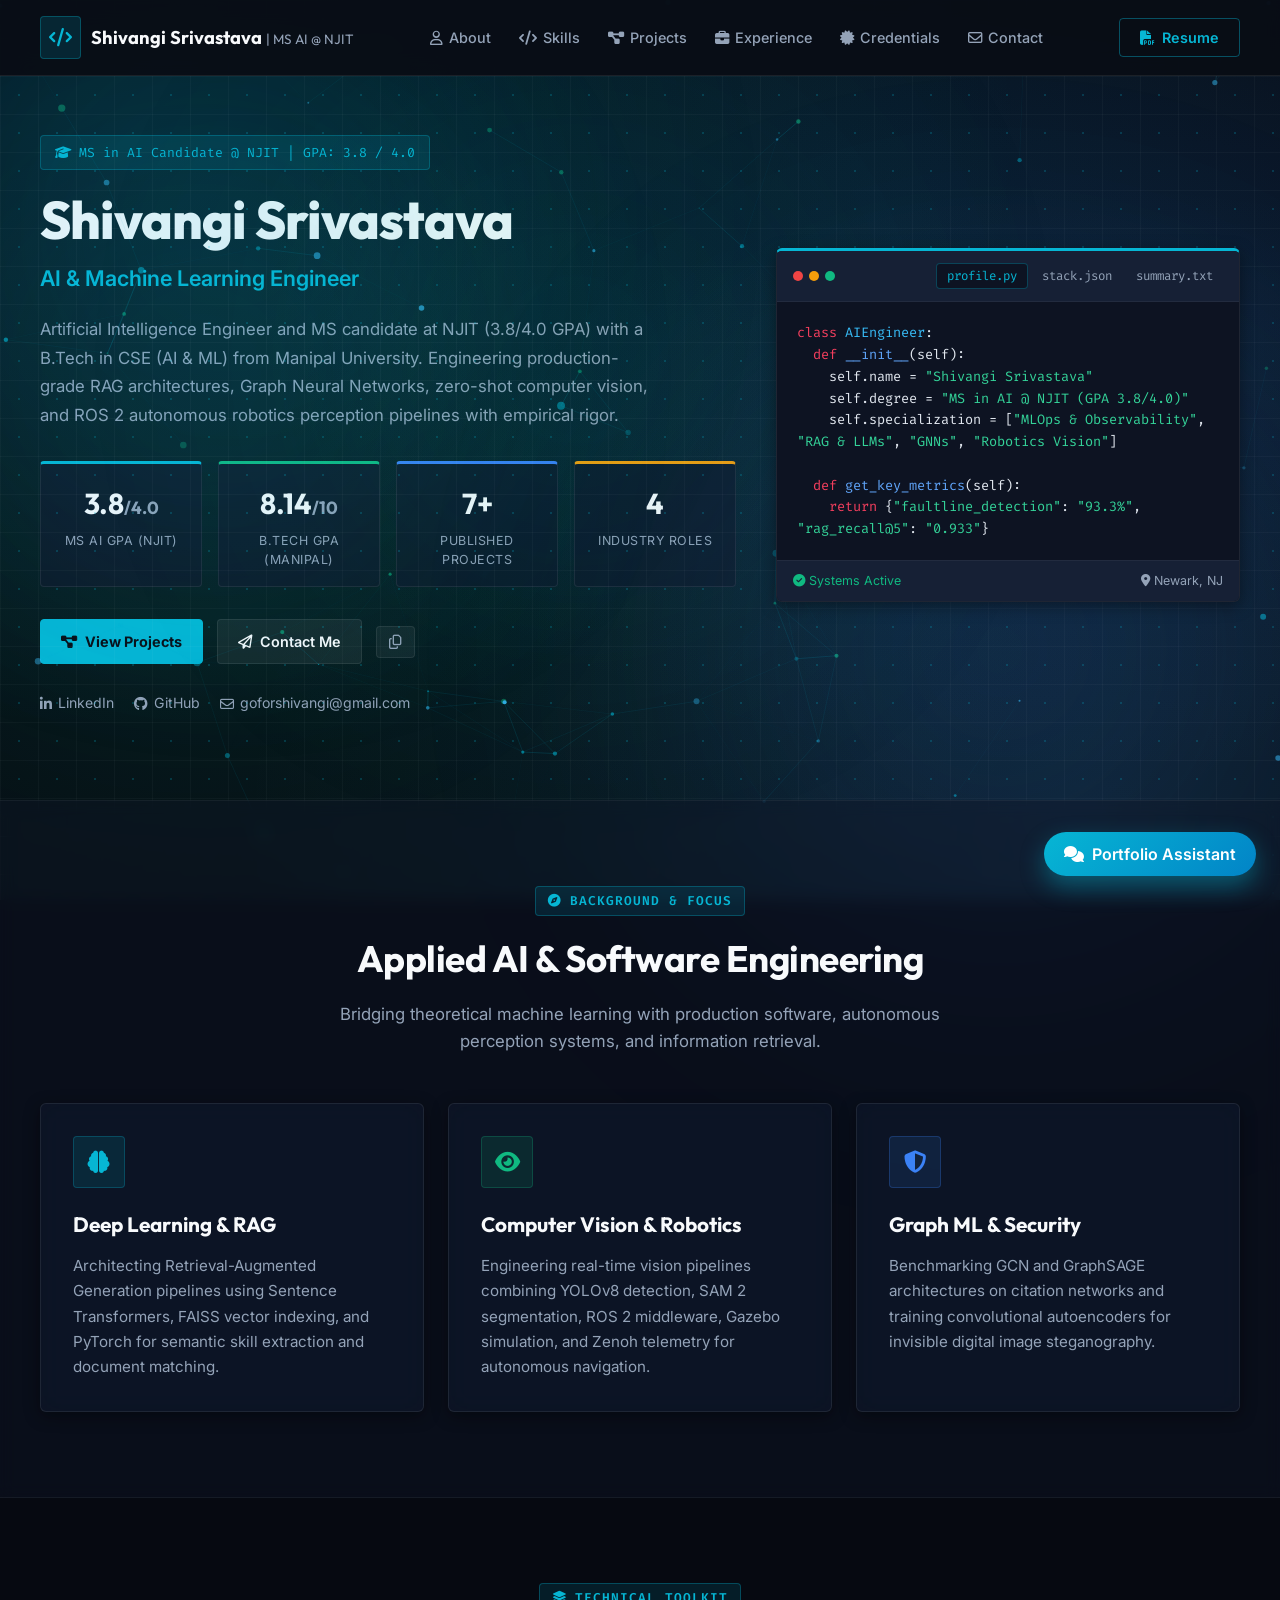
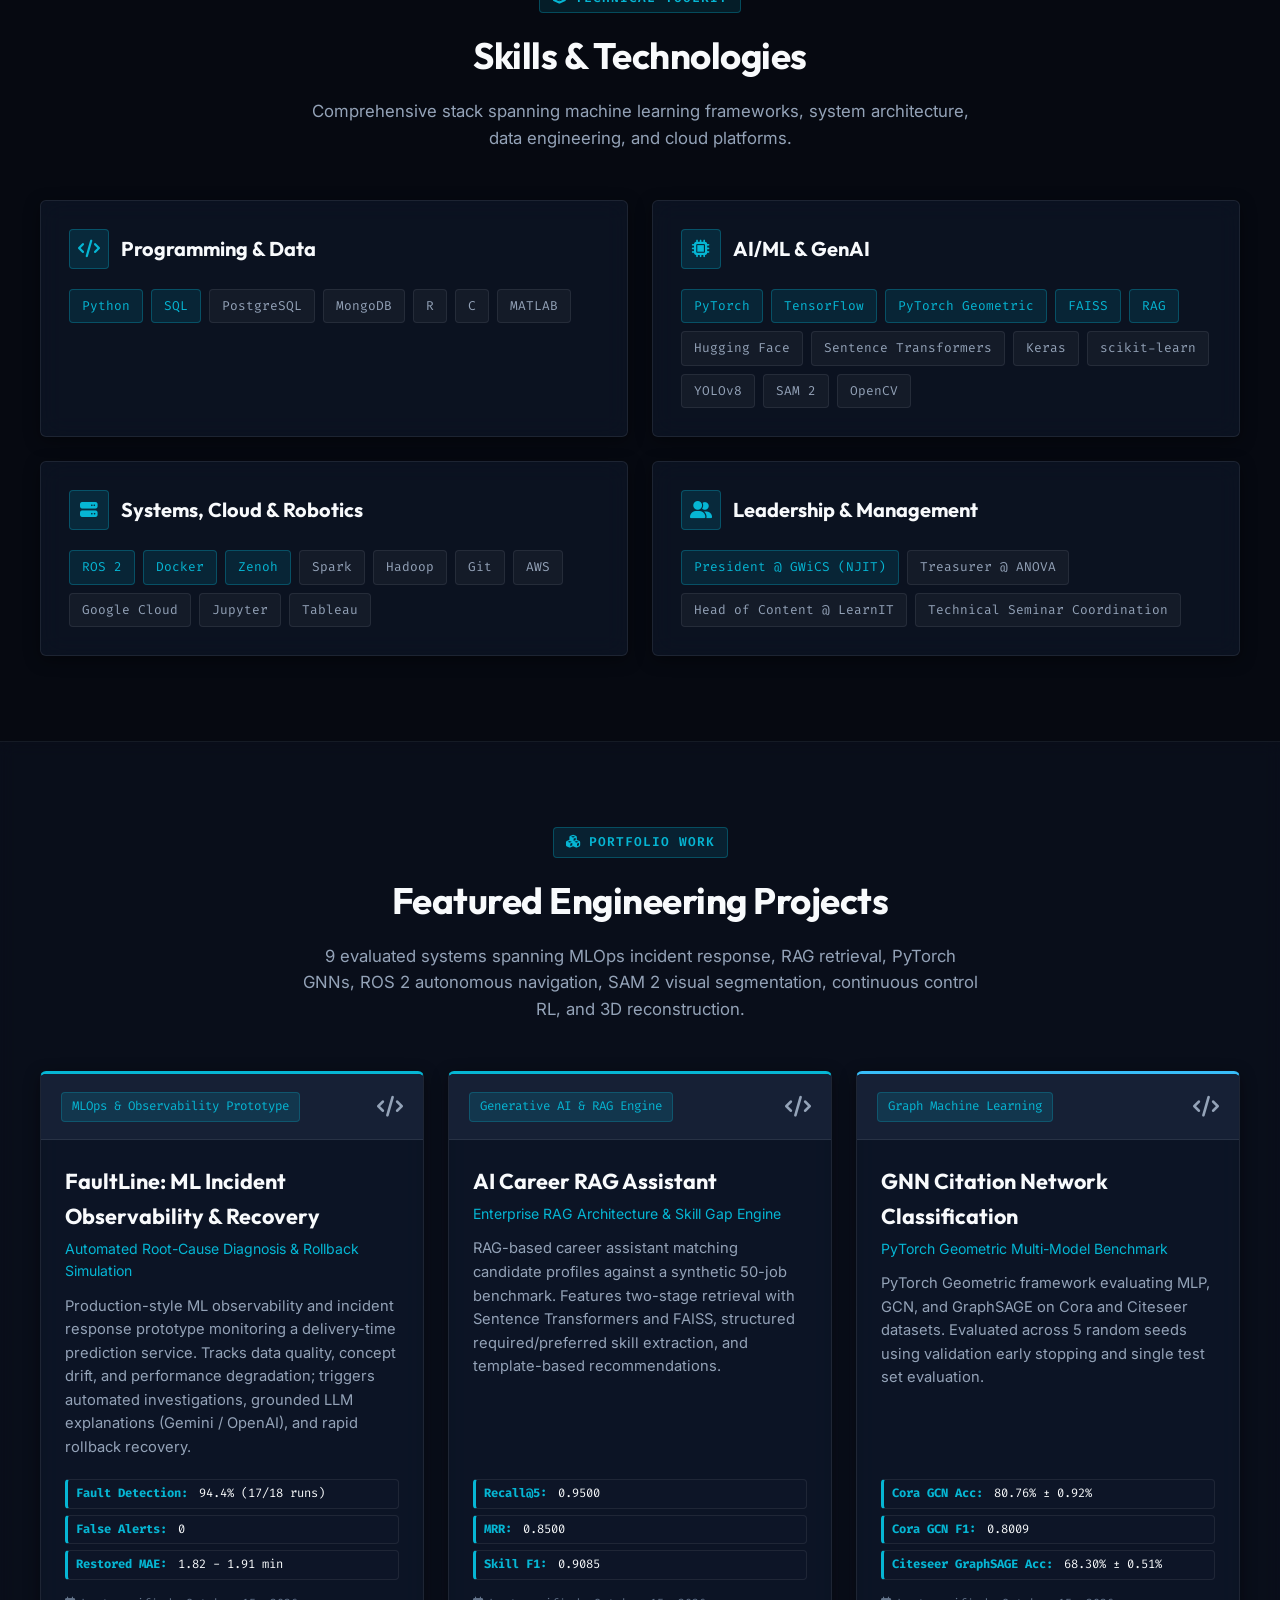
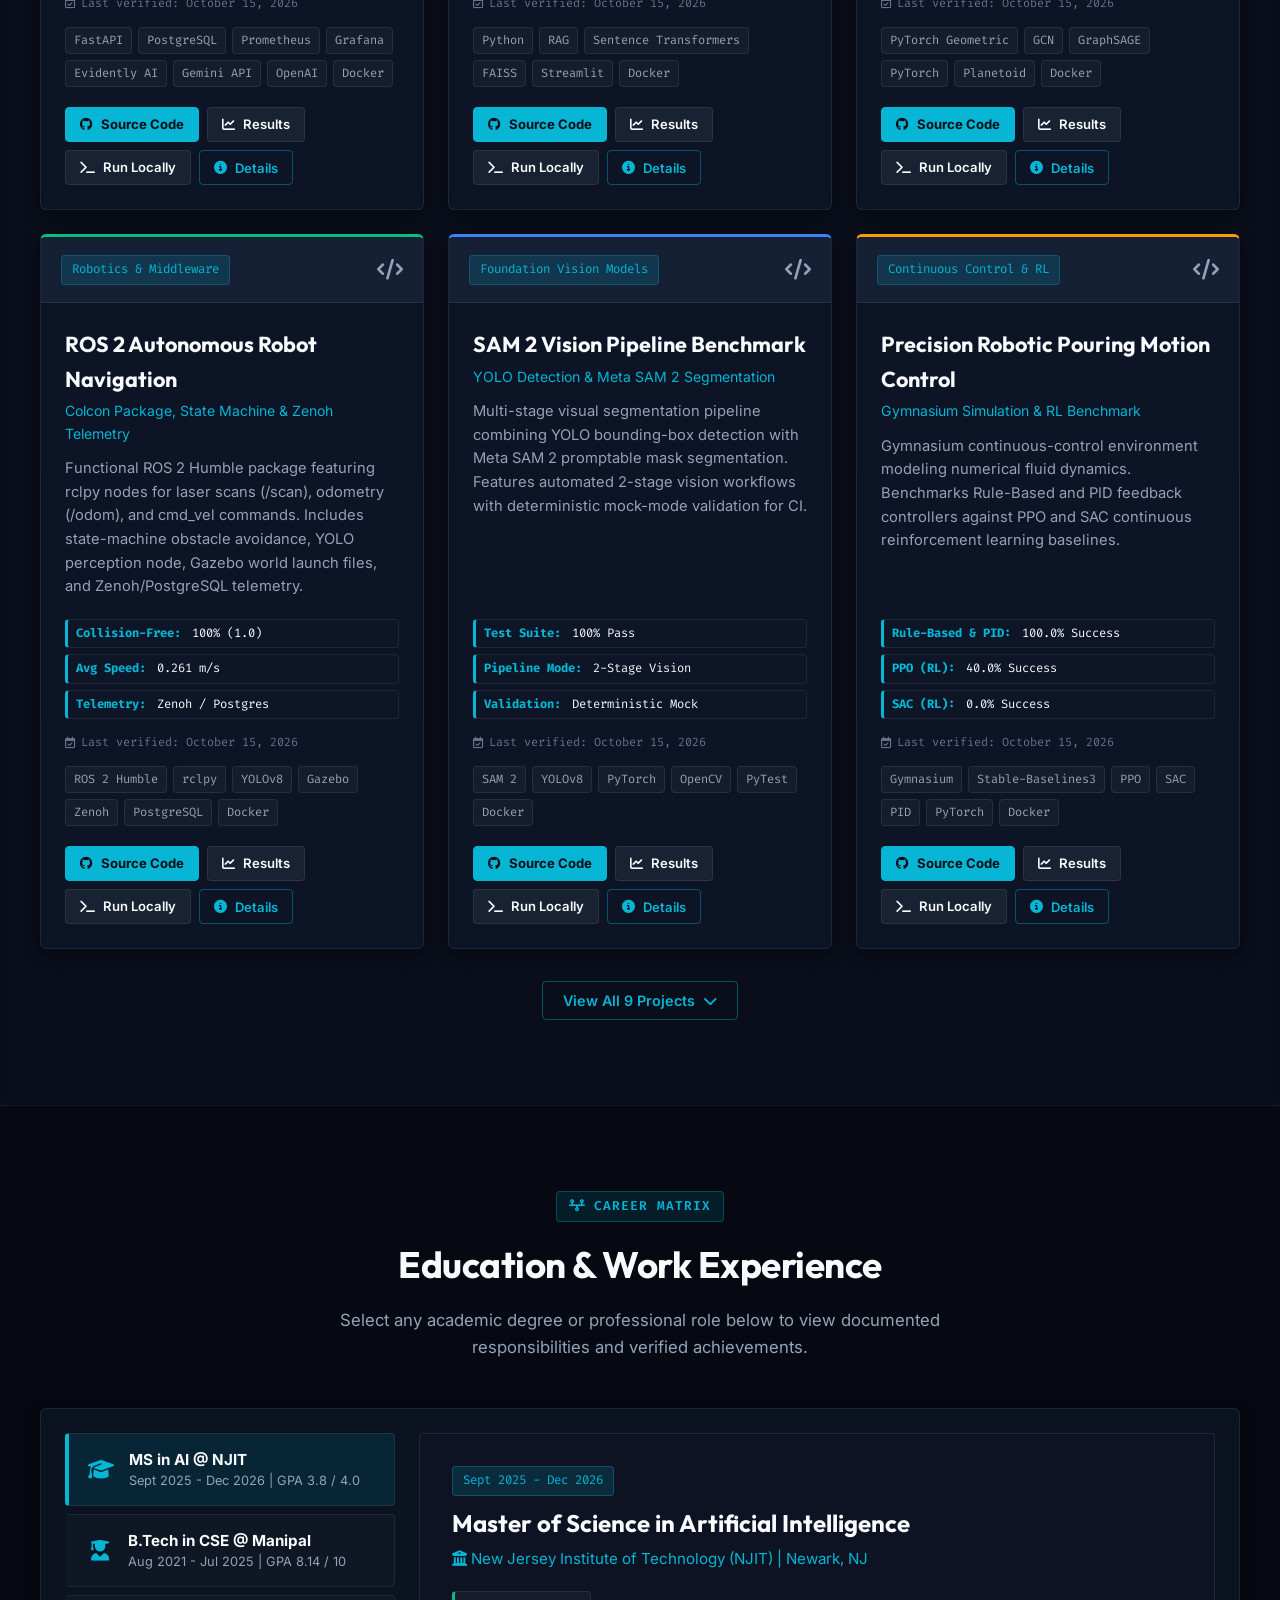
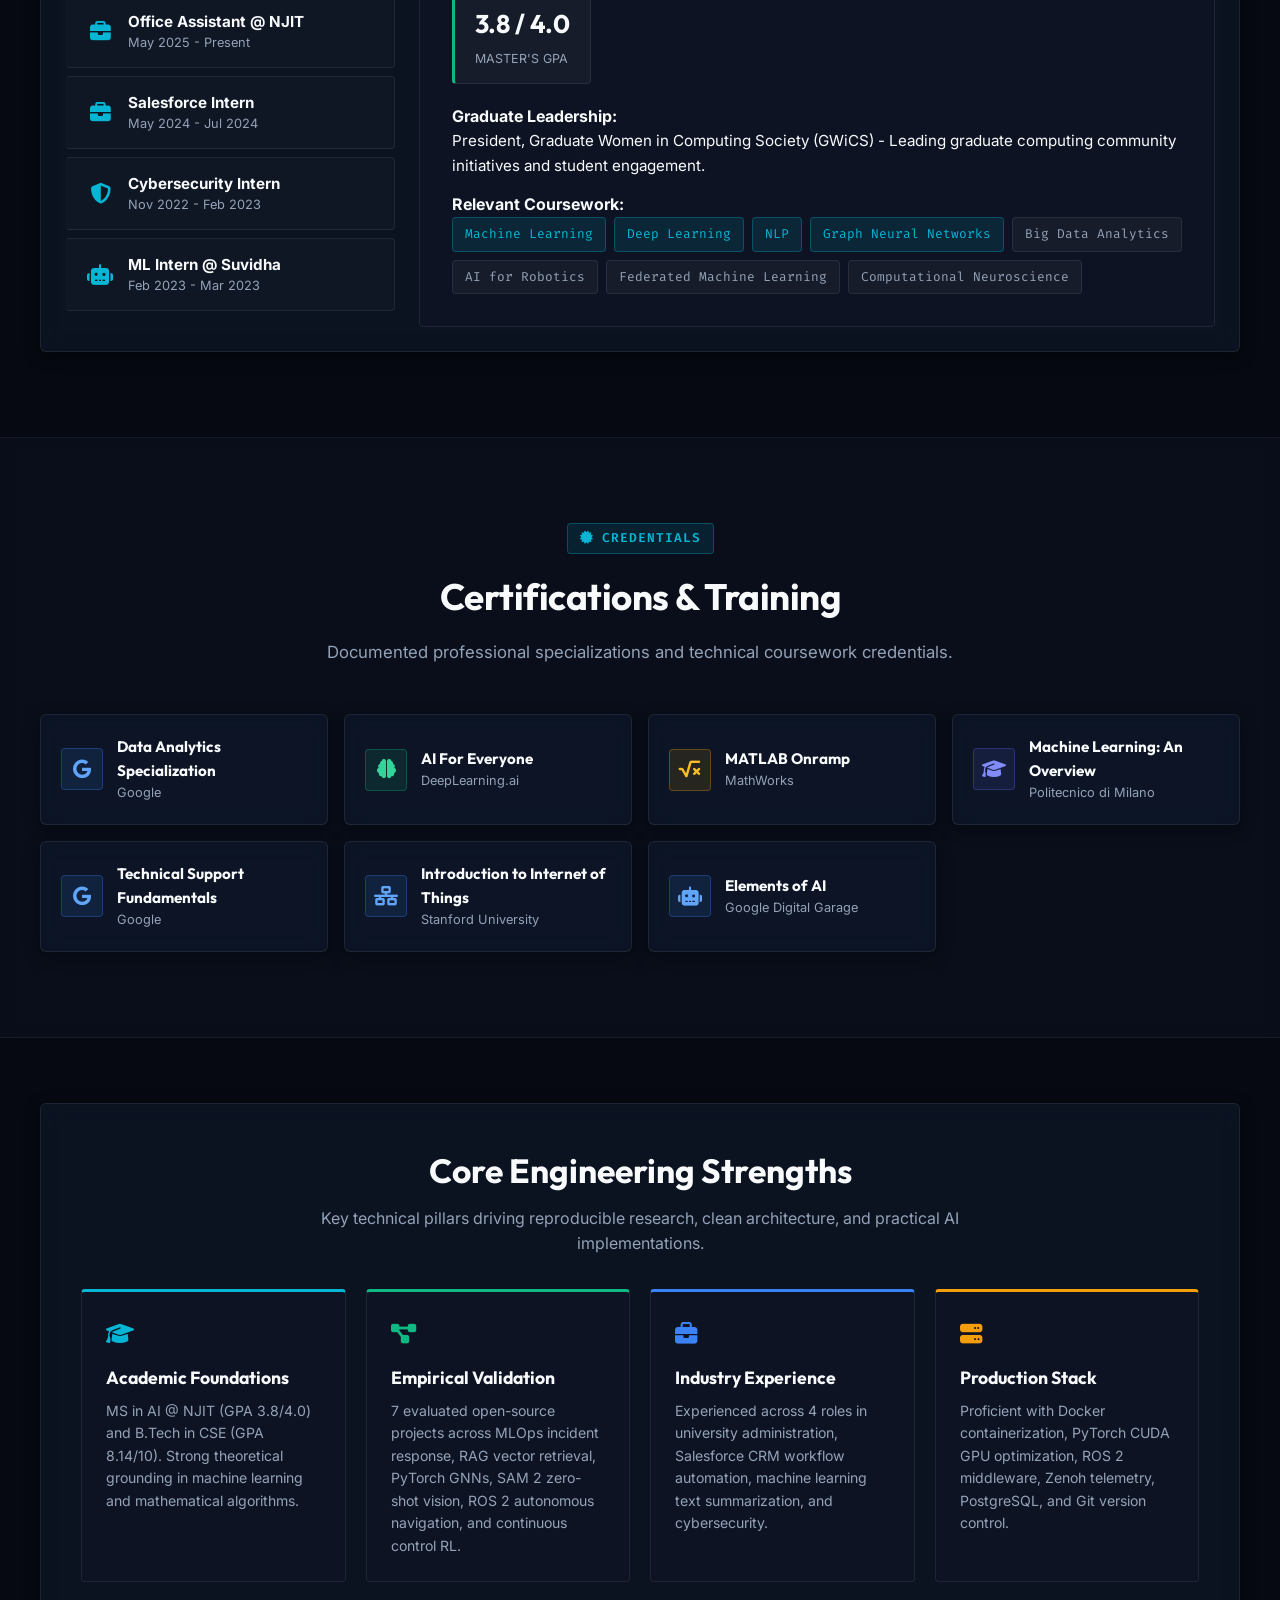
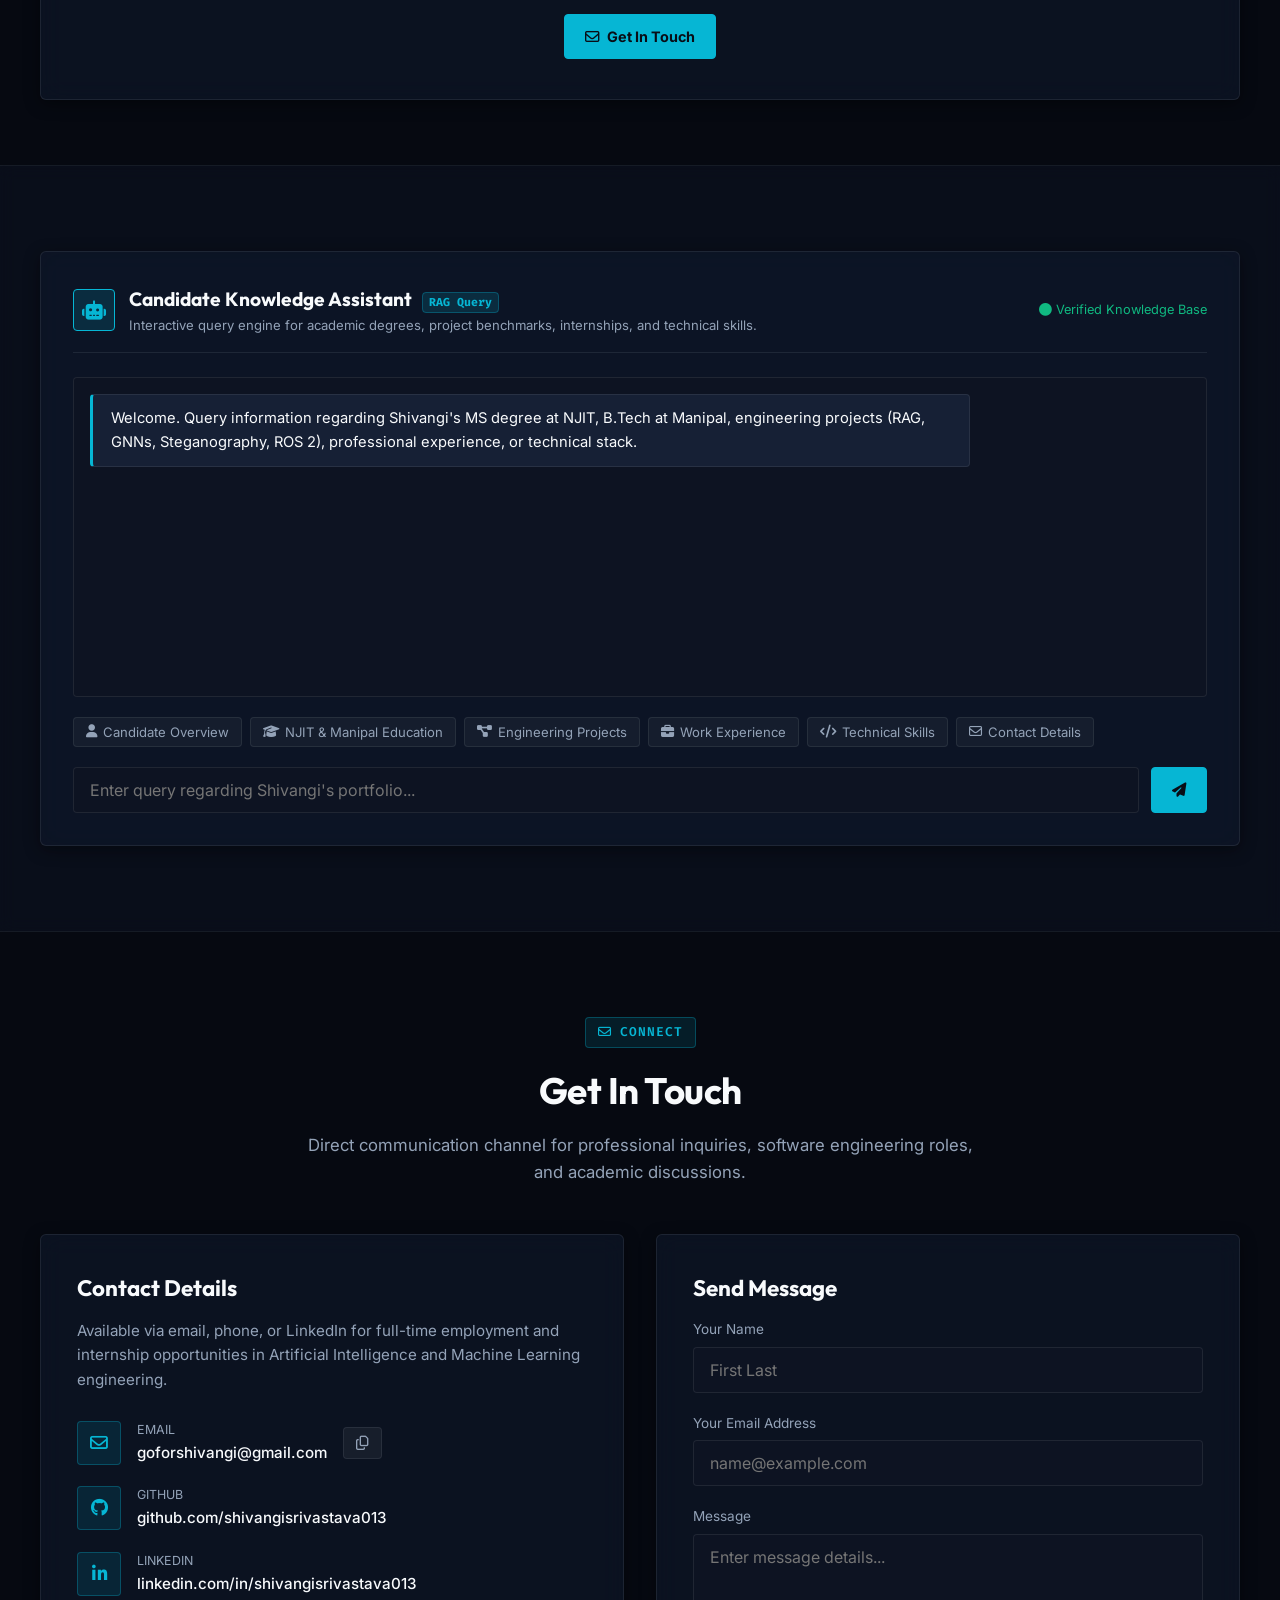
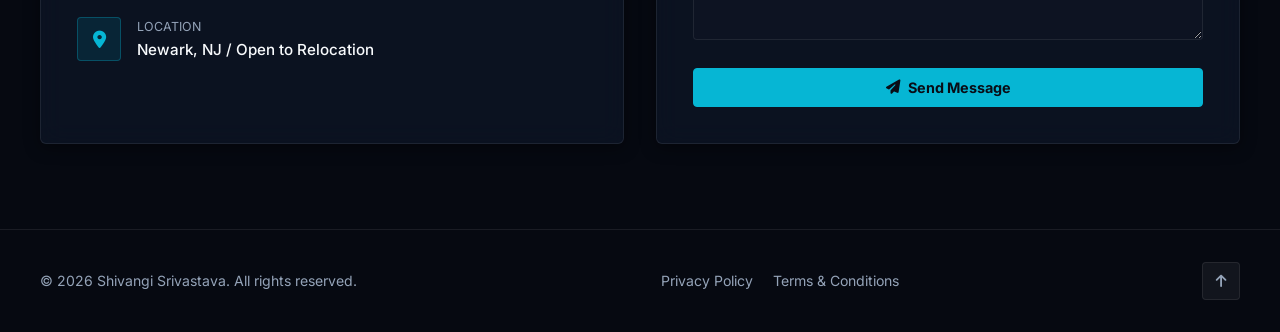
==== commit 8b23477c: "feat(portfolio): feature top 6 projects with expandable view, add pouring/summarizer local demos, la" ====
--- a/index.html
+++ b/index.html
@@ -291,6 +291,12 @@
         <div class="projects-bento-grid" id="projectsGrid">
           <!-- Dynamic rendering from script.js driven by data/projects.json -->
         </div>
+
+        <div class="text-center" style="margin-top: 32px;" id="moreProjectsContainer">
+          <button type="button" id="toggleMoreProjectsBtn" class="btn btn-outline" style="display: inline-flex; align-items: center; gap: 8px;">
+            <span id="toggleMoreProjectsText">View All 9 Projects</span> <i id="toggleMoreProjectsIcon" class="fa-solid fa-chevron-down"></i>
+          </button>
+        </div>
       </div>
     </section>
 
--- a/style.css
+++ b/style.css
@@ -776,6 +776,22 @@
   flex-direction: column;
   overflow: hidden;
 
+}
+
+/* Top 6 Featured vs Secondary/More Projects */
+.project-card.project-secondary {
+  display: none;
+}
+
+.projects-bento-grid.show-all .project-card.project-secondary {
+  display: flex;
+}
+
+.metric-academic-tag {
+  font-size: 0.72rem;
+  color: var(--accent-amber);
+  display: block;
+  margin-top: 2px;
 }
 
 .card-amber { border-top: 3px solid var(--accent-amber); }
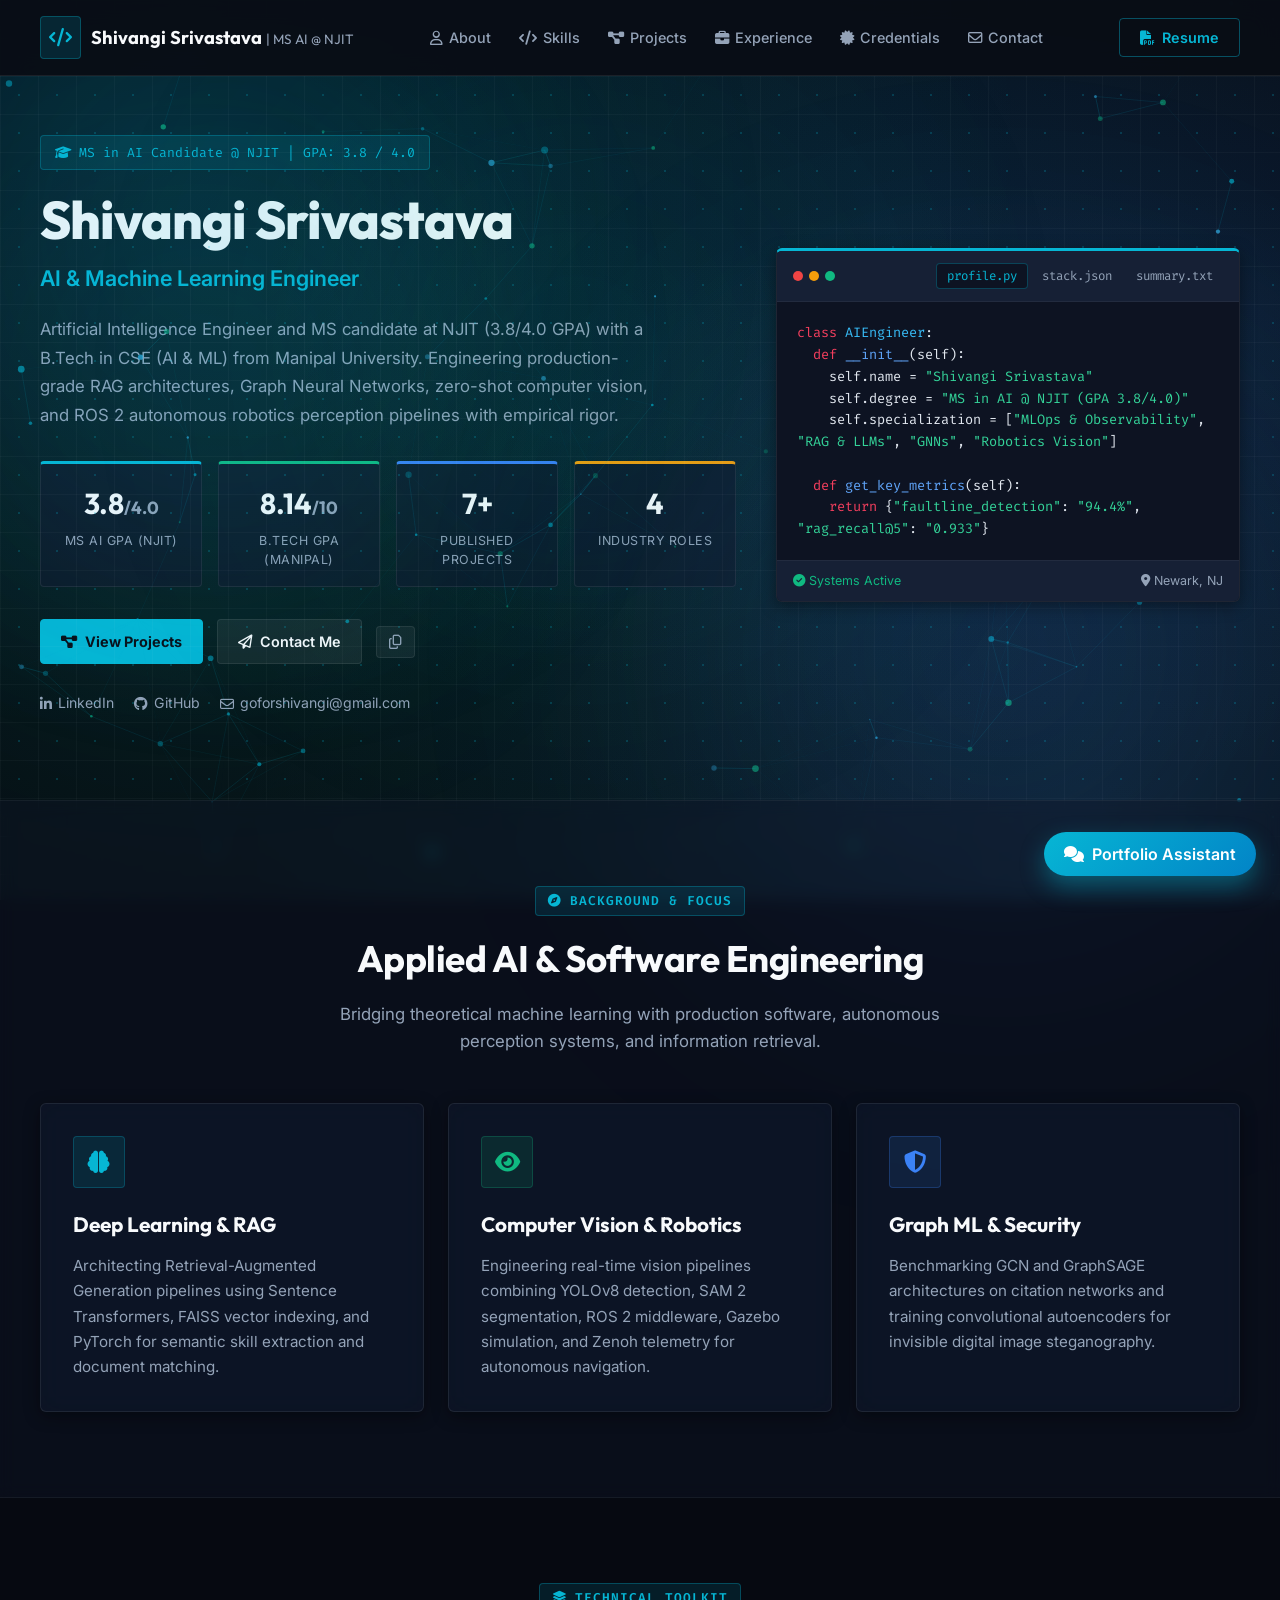
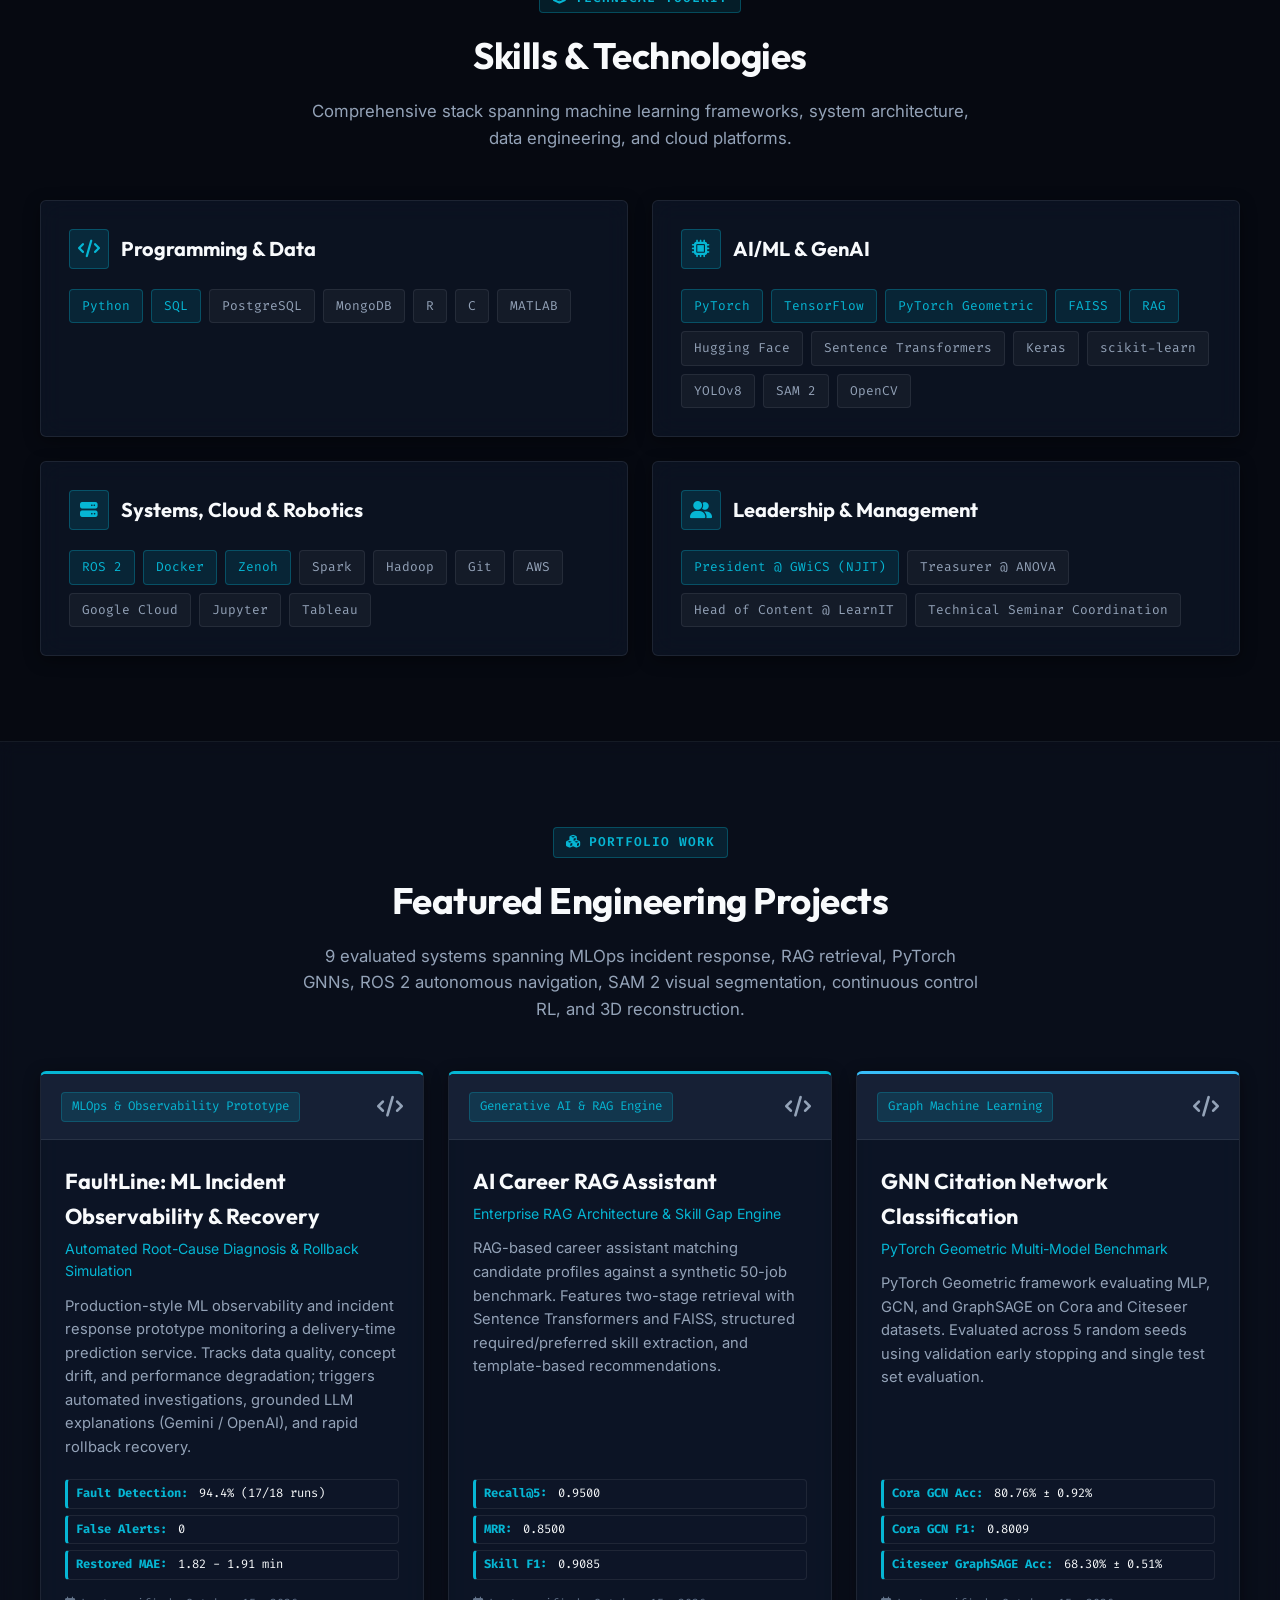
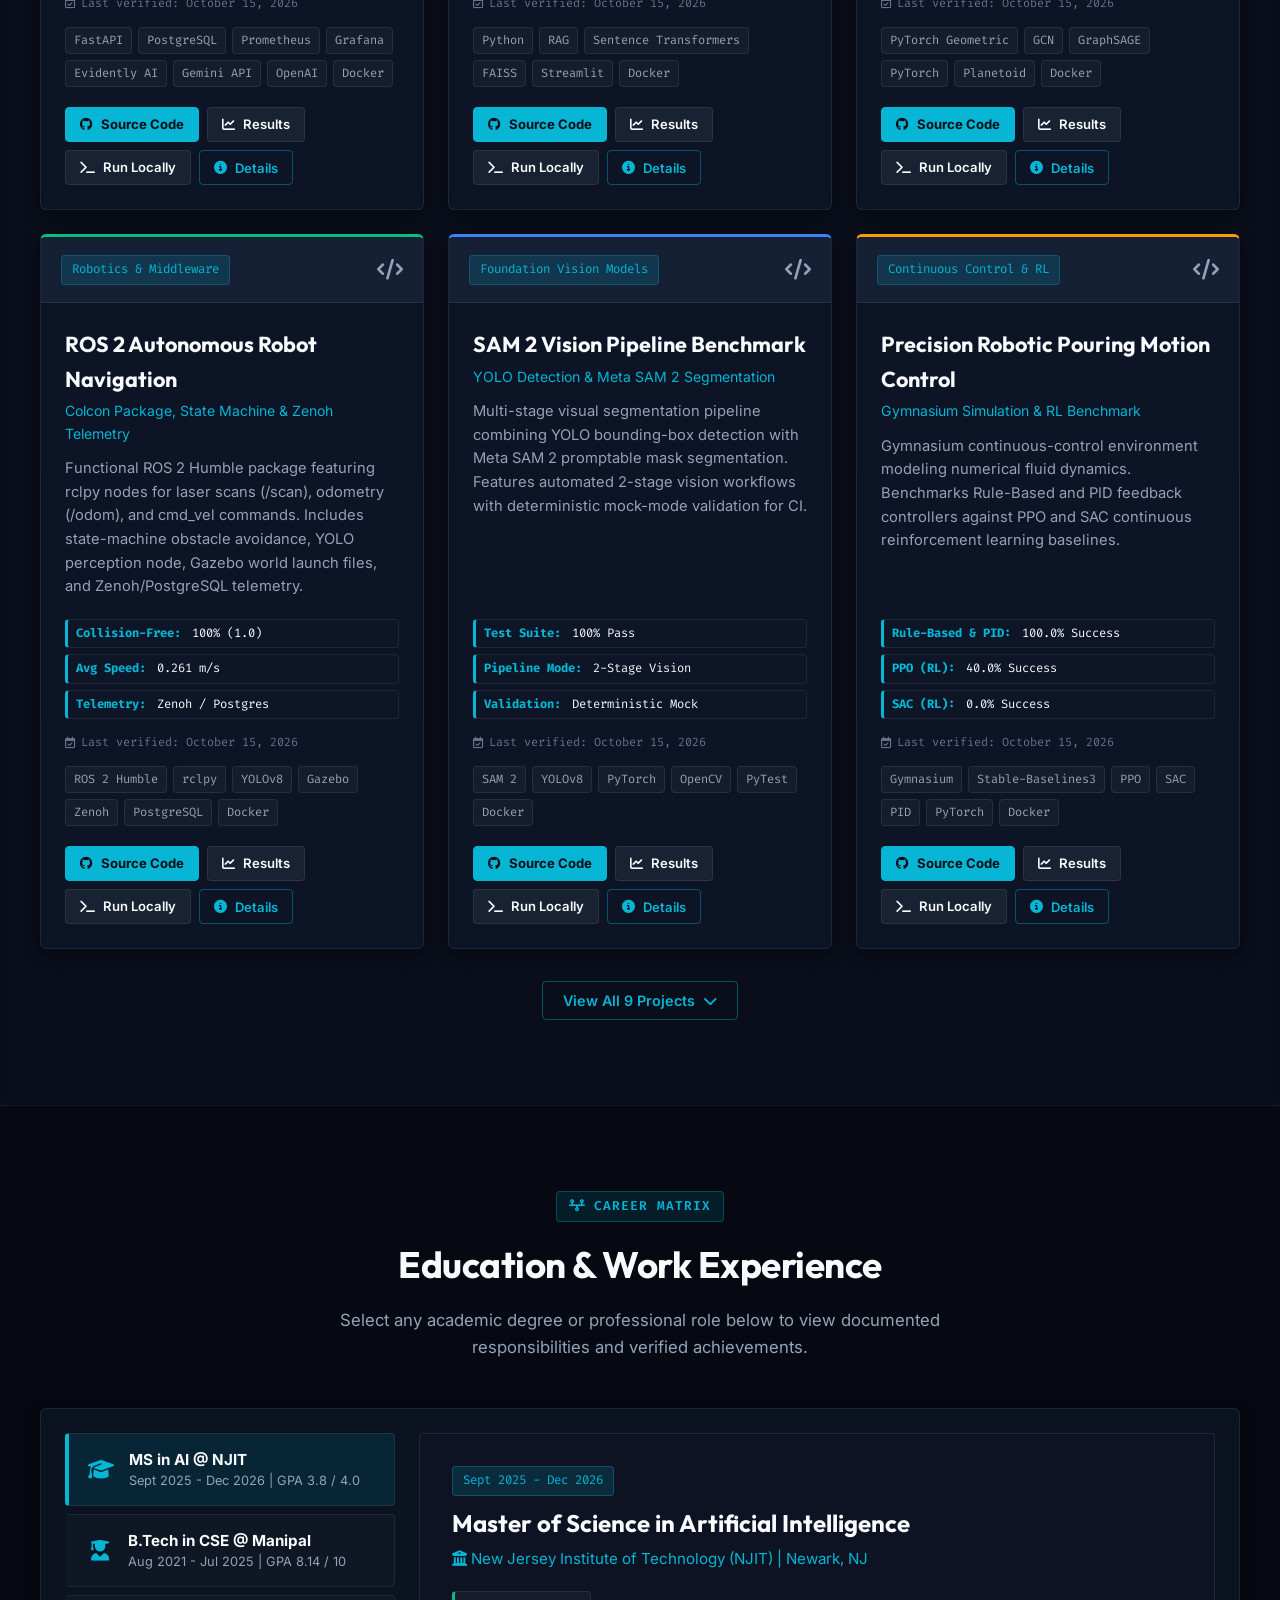
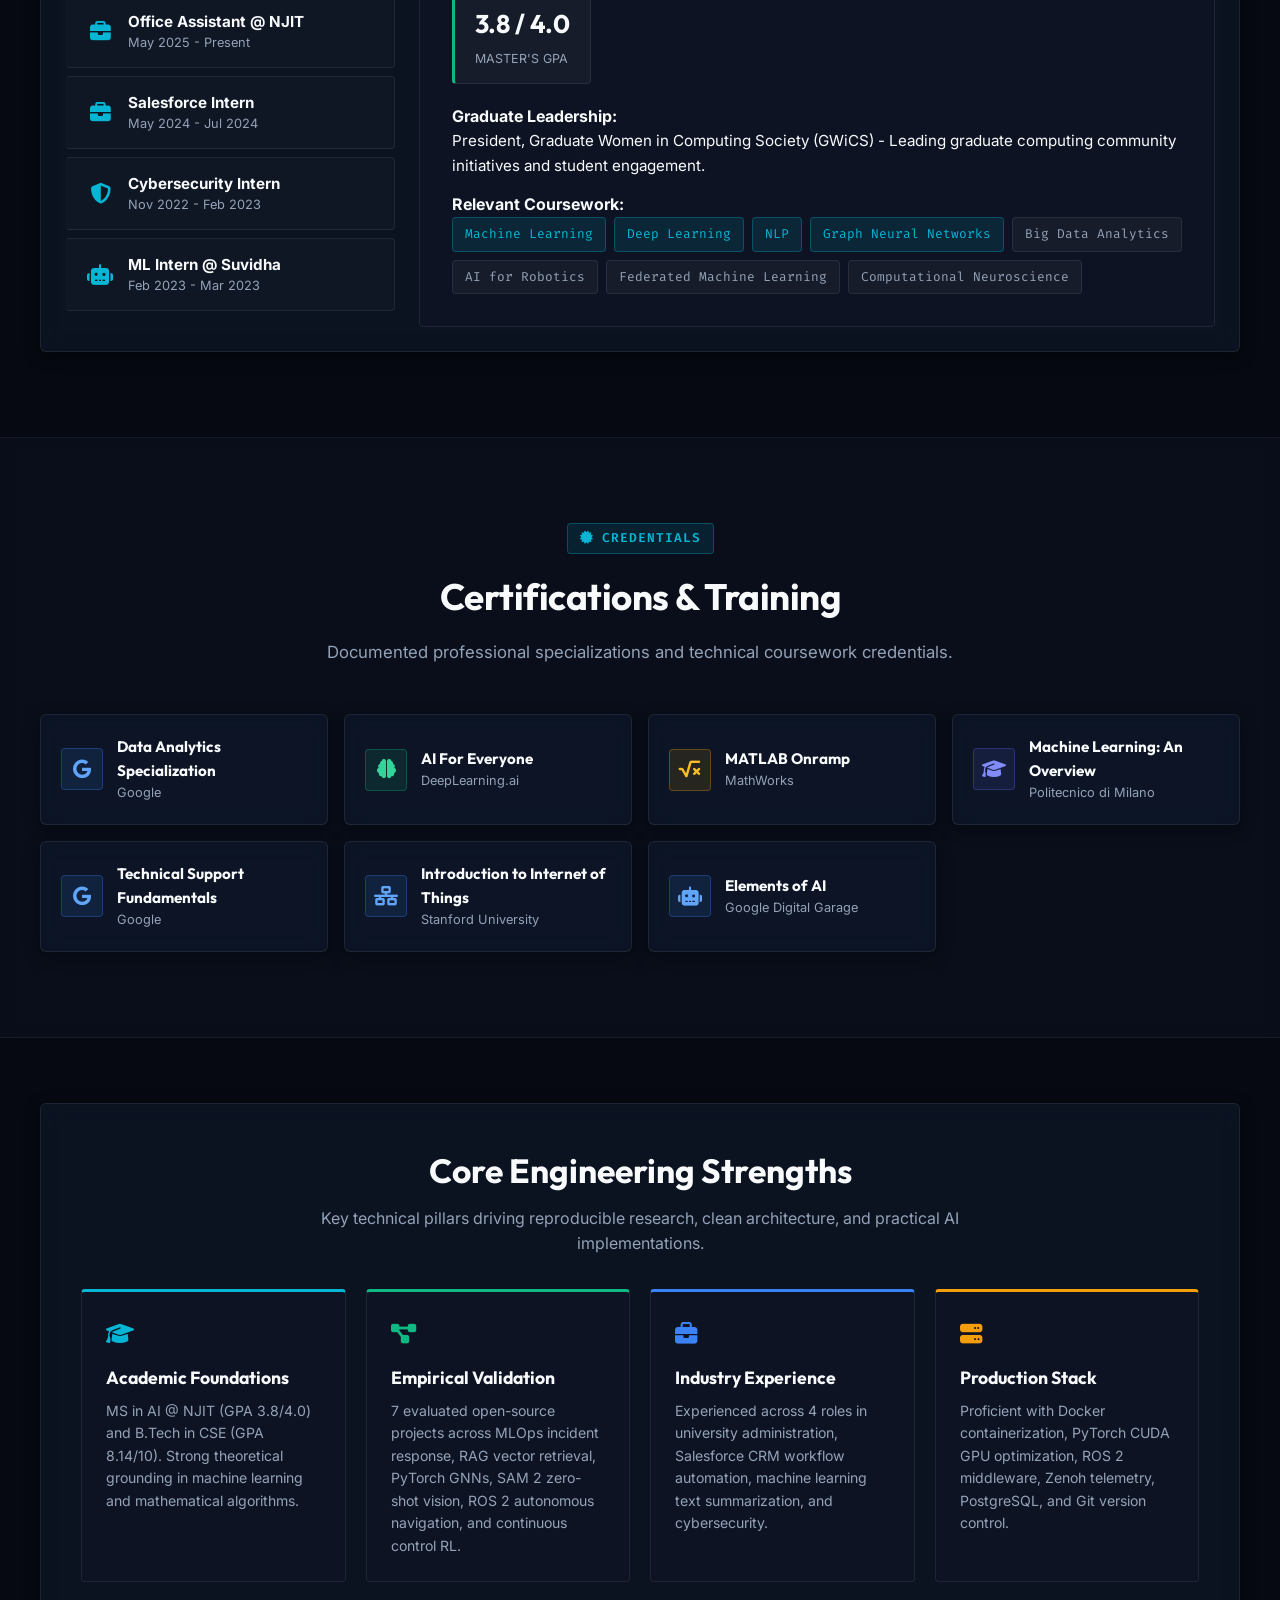
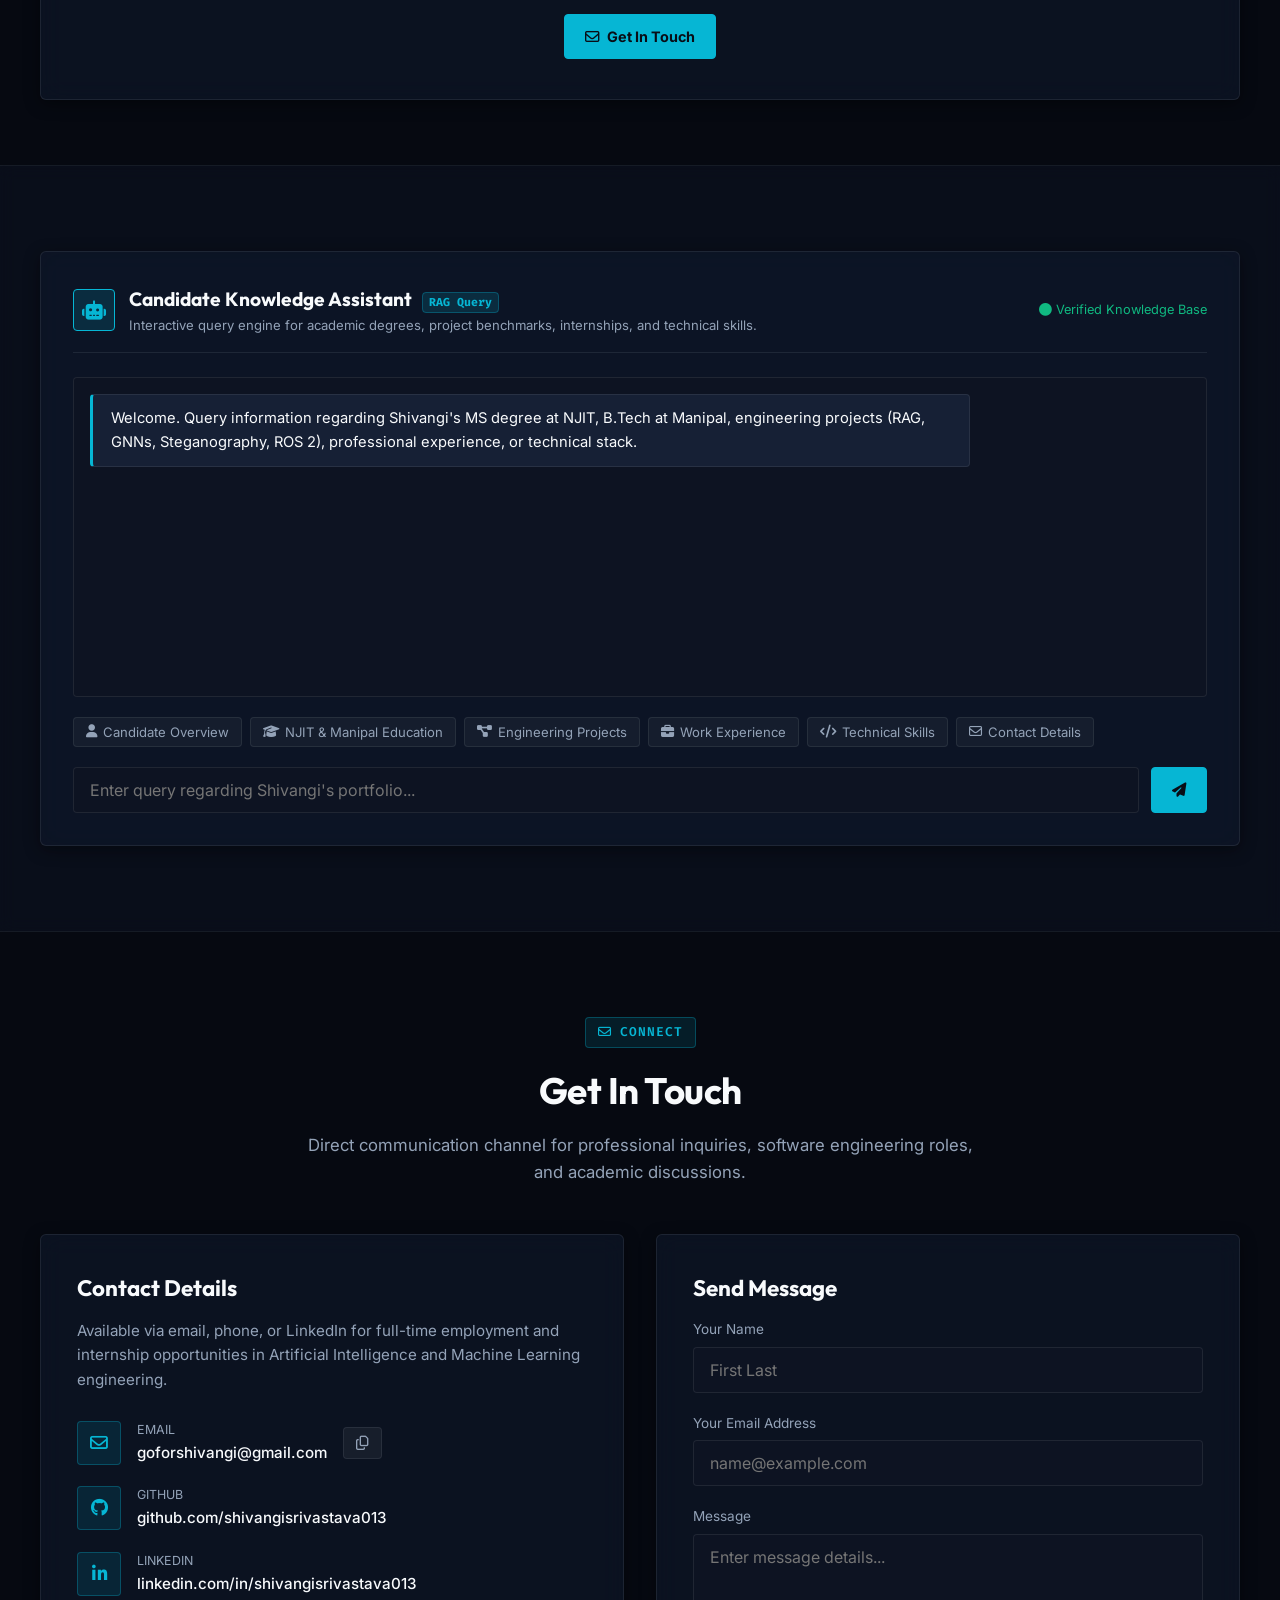
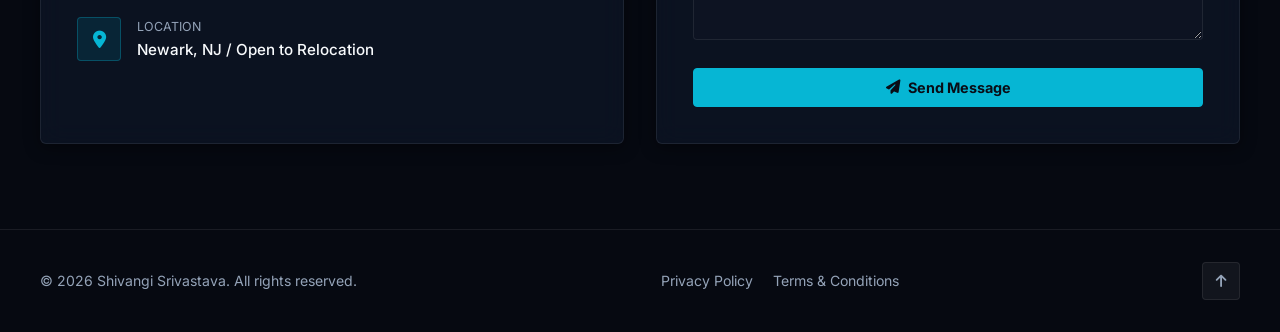
==== commit 29b2f23f: "fix(metrics): update FaultLine numbers to 94.4% across 18 injected runs in hero and resume sections" ====
--- a/index.html
+++ b/index.html
@@ -144,7 +144,7 @@
                 <br>&nbsp;&nbsp;&nbsp;&nbsp;self.degree = <span class="code-string">"MS in AI @ NJIT (GPA 3.8/4.0)"</span>
                 <br>&nbsp;&nbsp;&nbsp;&nbsp;self.specialization = [<span class="code-string">"MLOps & Observability"</span>, <span class="code-string">"RAG & LLMs"</span>, <span class="code-string">"GNNs"</span>, <span class="code-string">"Robotics Vision"</span>]
                 <br><br>&nbsp;&nbsp;<span class="code-keyword">def</span> <span class="code-func">get_key_metrics</span>(self):
-                <br>&nbsp;&nbsp;&nbsp;&nbsp;<span class="code-keyword">return</span> {<span class="code-string">"faultline_detection"</span>: <span class="code-string">"93.3%"</span>, <span class="code-string">"rag_recall@5"</span>: <span class="code-string">"0.933"</span>}
+                <br>&nbsp;&nbsp;&nbsp;&nbsp;<span class="code-keyword">return</span> {<span class="code-string">"faultline_detection"</span>: <span class="code-string">"94.4%"</span>, <span class="code-string">"rag_recall@5"</span>: <span class="code-string">"0.933"</span>}
               </div>
             </div>
             <div class="avatar-footer">
@@ -700,7 +700,7 @@
           <hr>
           <h3>PROJECTS</h3>
           <p>• <strong>FaultLine: ML Incident Observability & Recovery</strong> | FastAPI, PostgreSQL, Prometheus, Grafana, Evidently AI, Gemini API, Docker<br>
-          Operational ML incident response prototype monitoring a delivery-time prediction service. Tracks data quality, concept drift, and performance degradation; triggers automated investigations, grounded LLM explanations, and rapid rollback recovery (93.3% fault detection, zero false alerts, restored MAE 1.82 - 1.91 min).</p>
+          Operational ML incident response prototype monitoring a delivery-time prediction service. Tracks data quality, concept drift, and performance degradation; triggers automated investigations, grounded LLM explanations, and rapid rollback recovery (94.4% fault detection across 18 injected-fault runs, with zero false alerts across three clean-control runs, restored MAE 1.82 - 1.91 min).</p>
 
           <p>• <strong>AI Career RAG Assistant</strong> | Python, RAG, Sentence Transformers, FAISS, Streamlit, Docker<br>
           Built an enterprise RAG system matching candidate profiles against a 50-job benchmark. Reached 0.9333 Recall@5, 0.8367 MRR, and 0.9085 F1 score for structured required/preferred skill extraction.</p>
